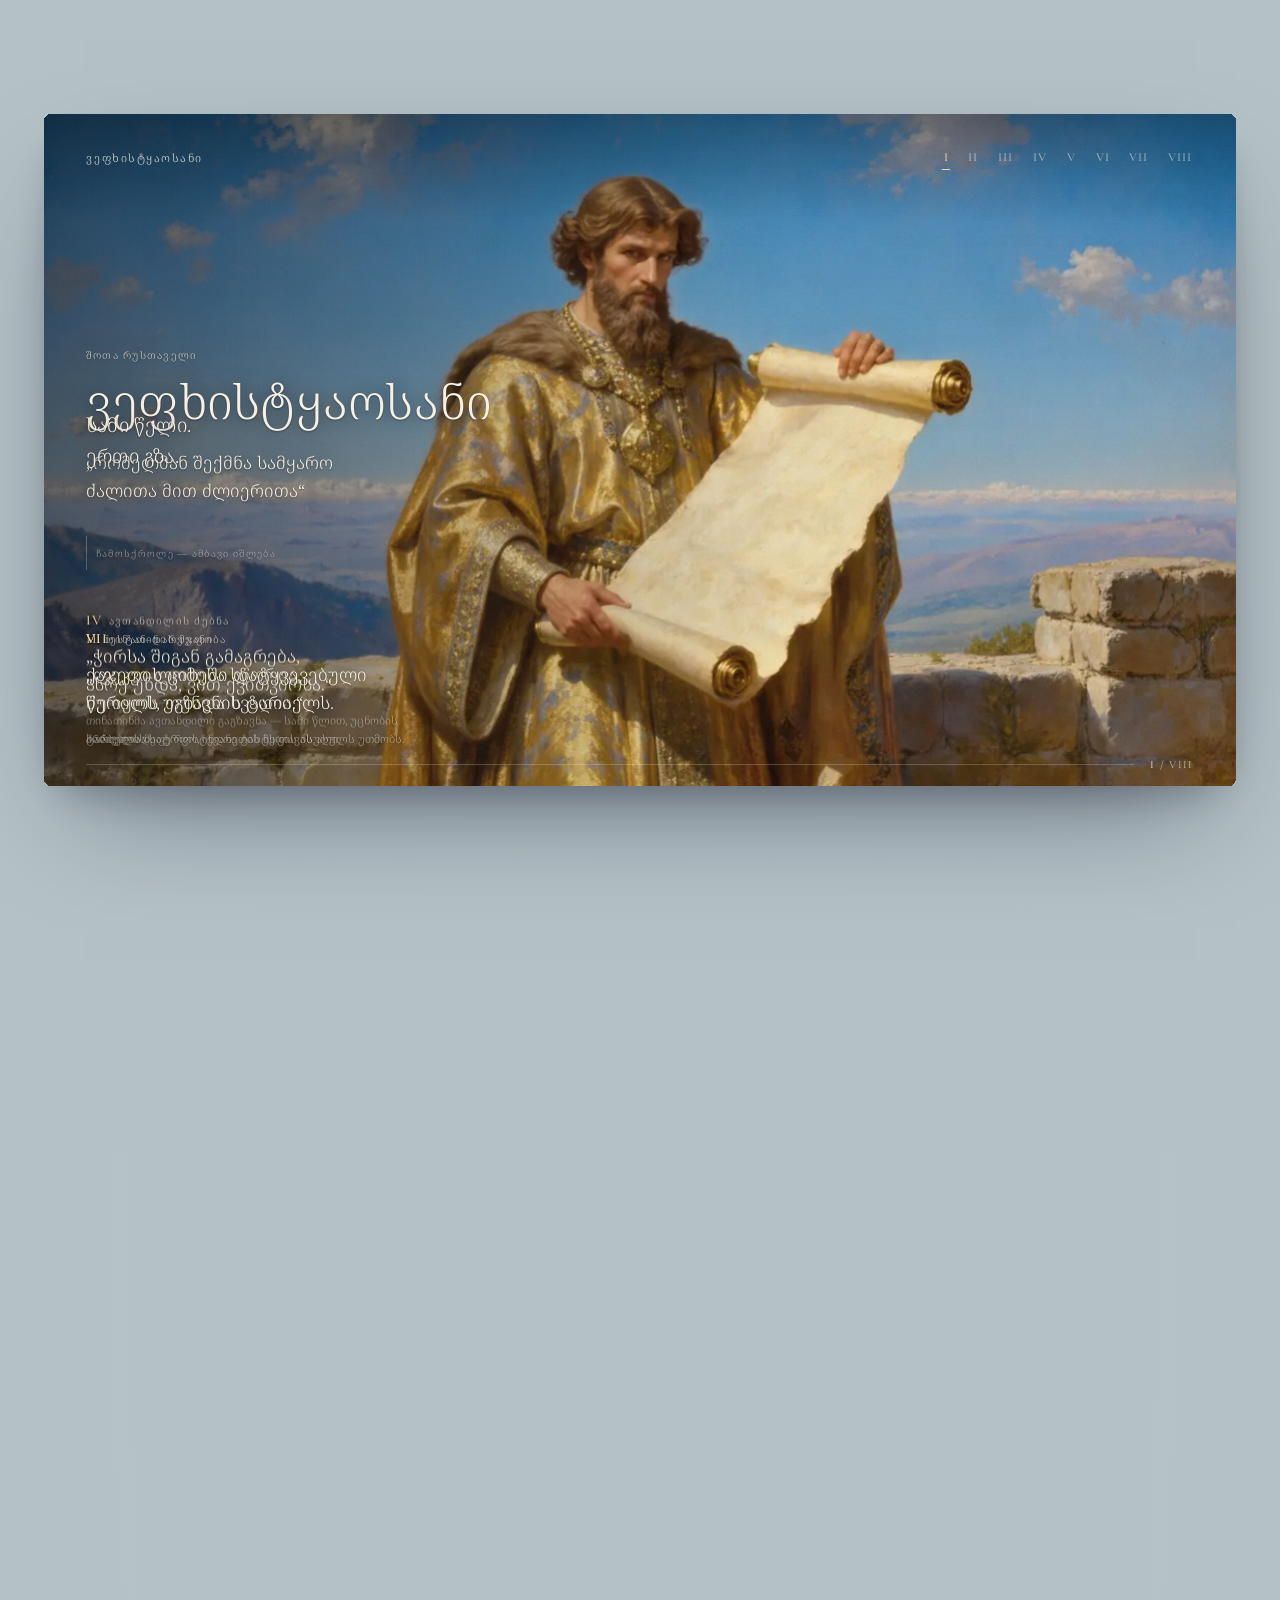
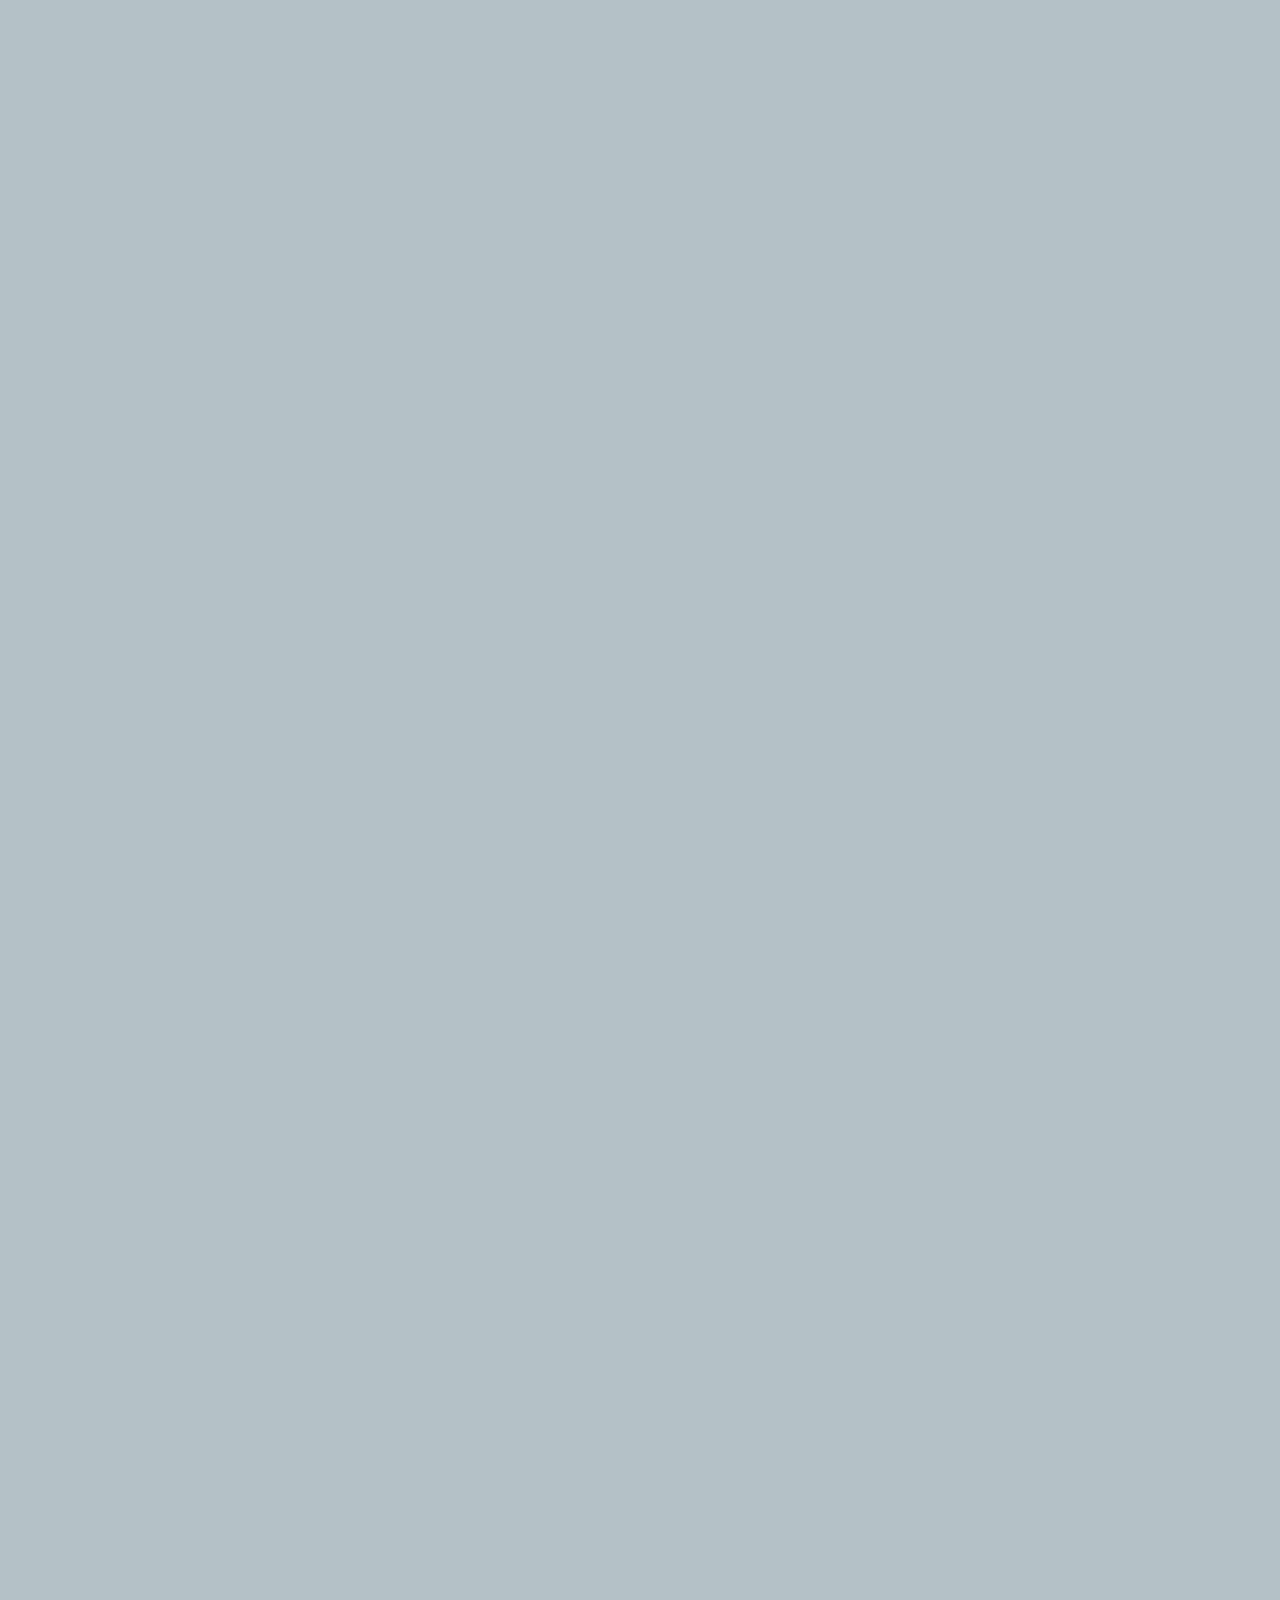
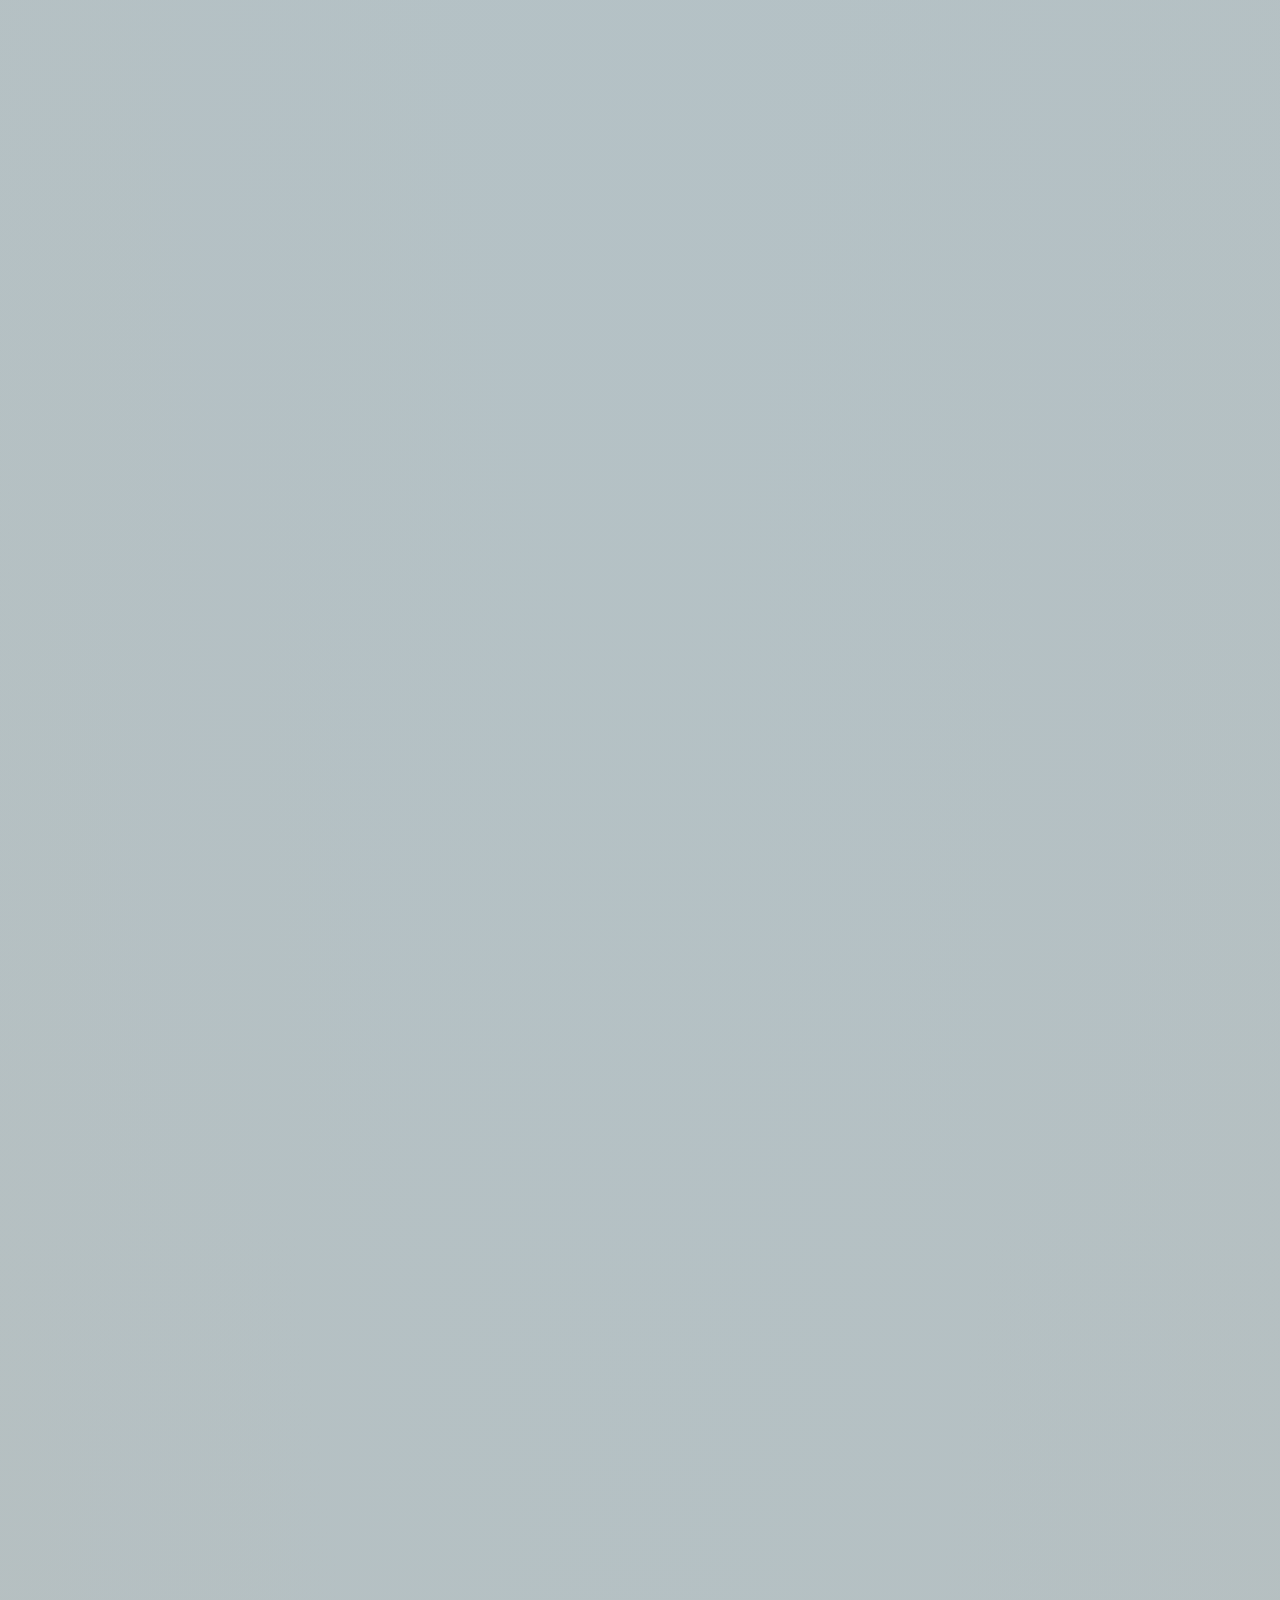
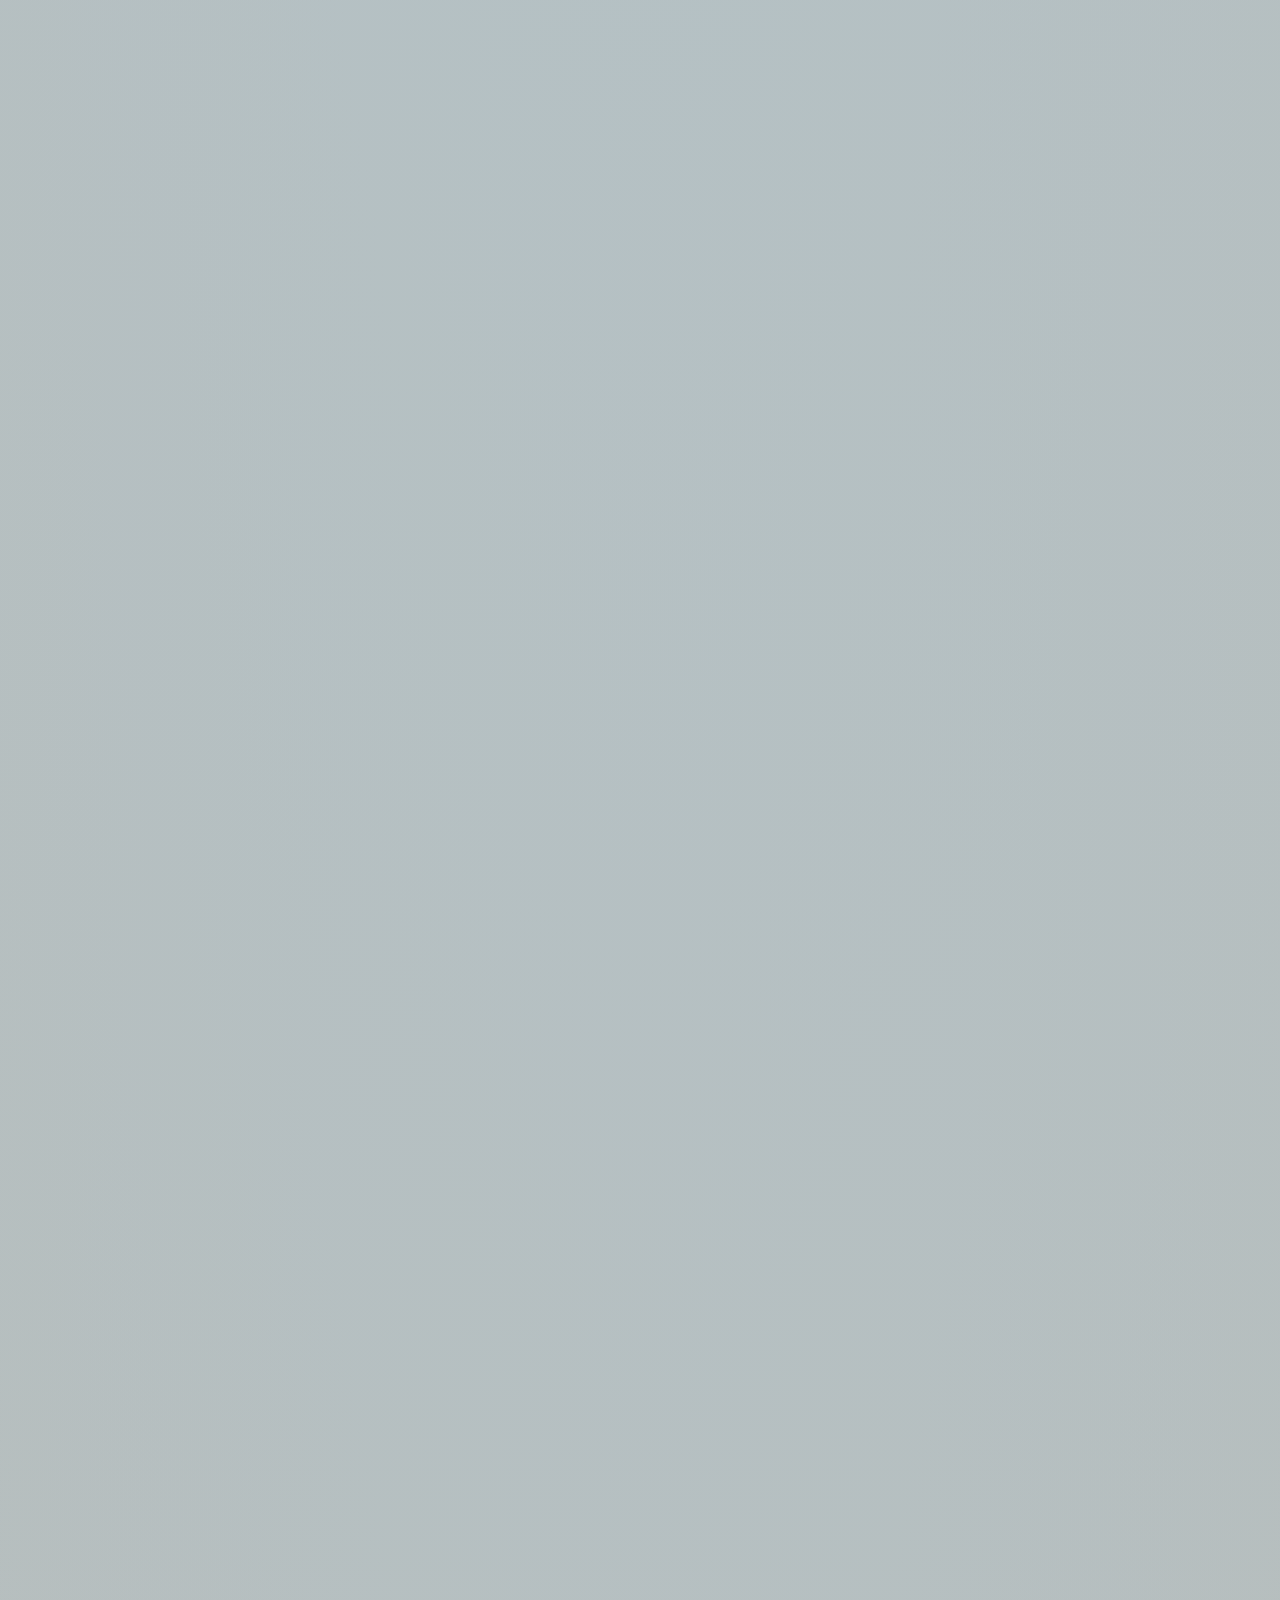
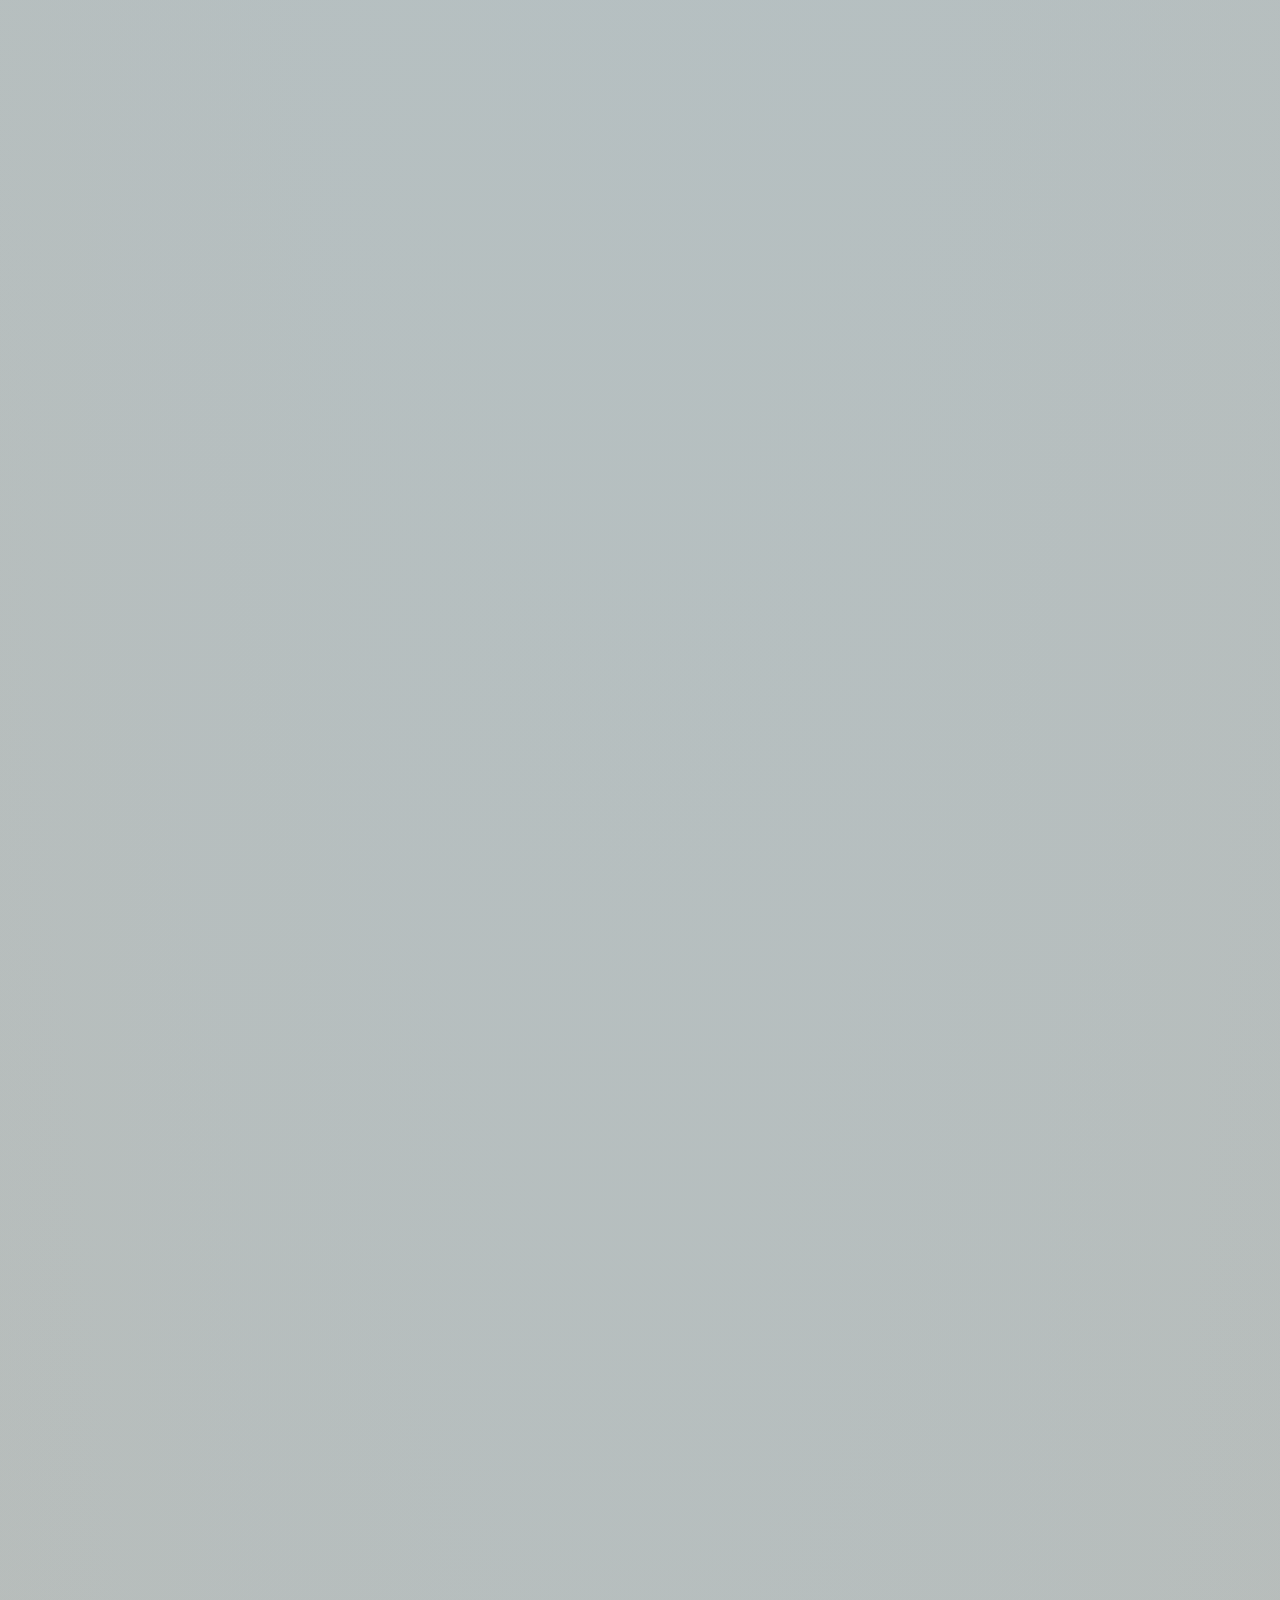
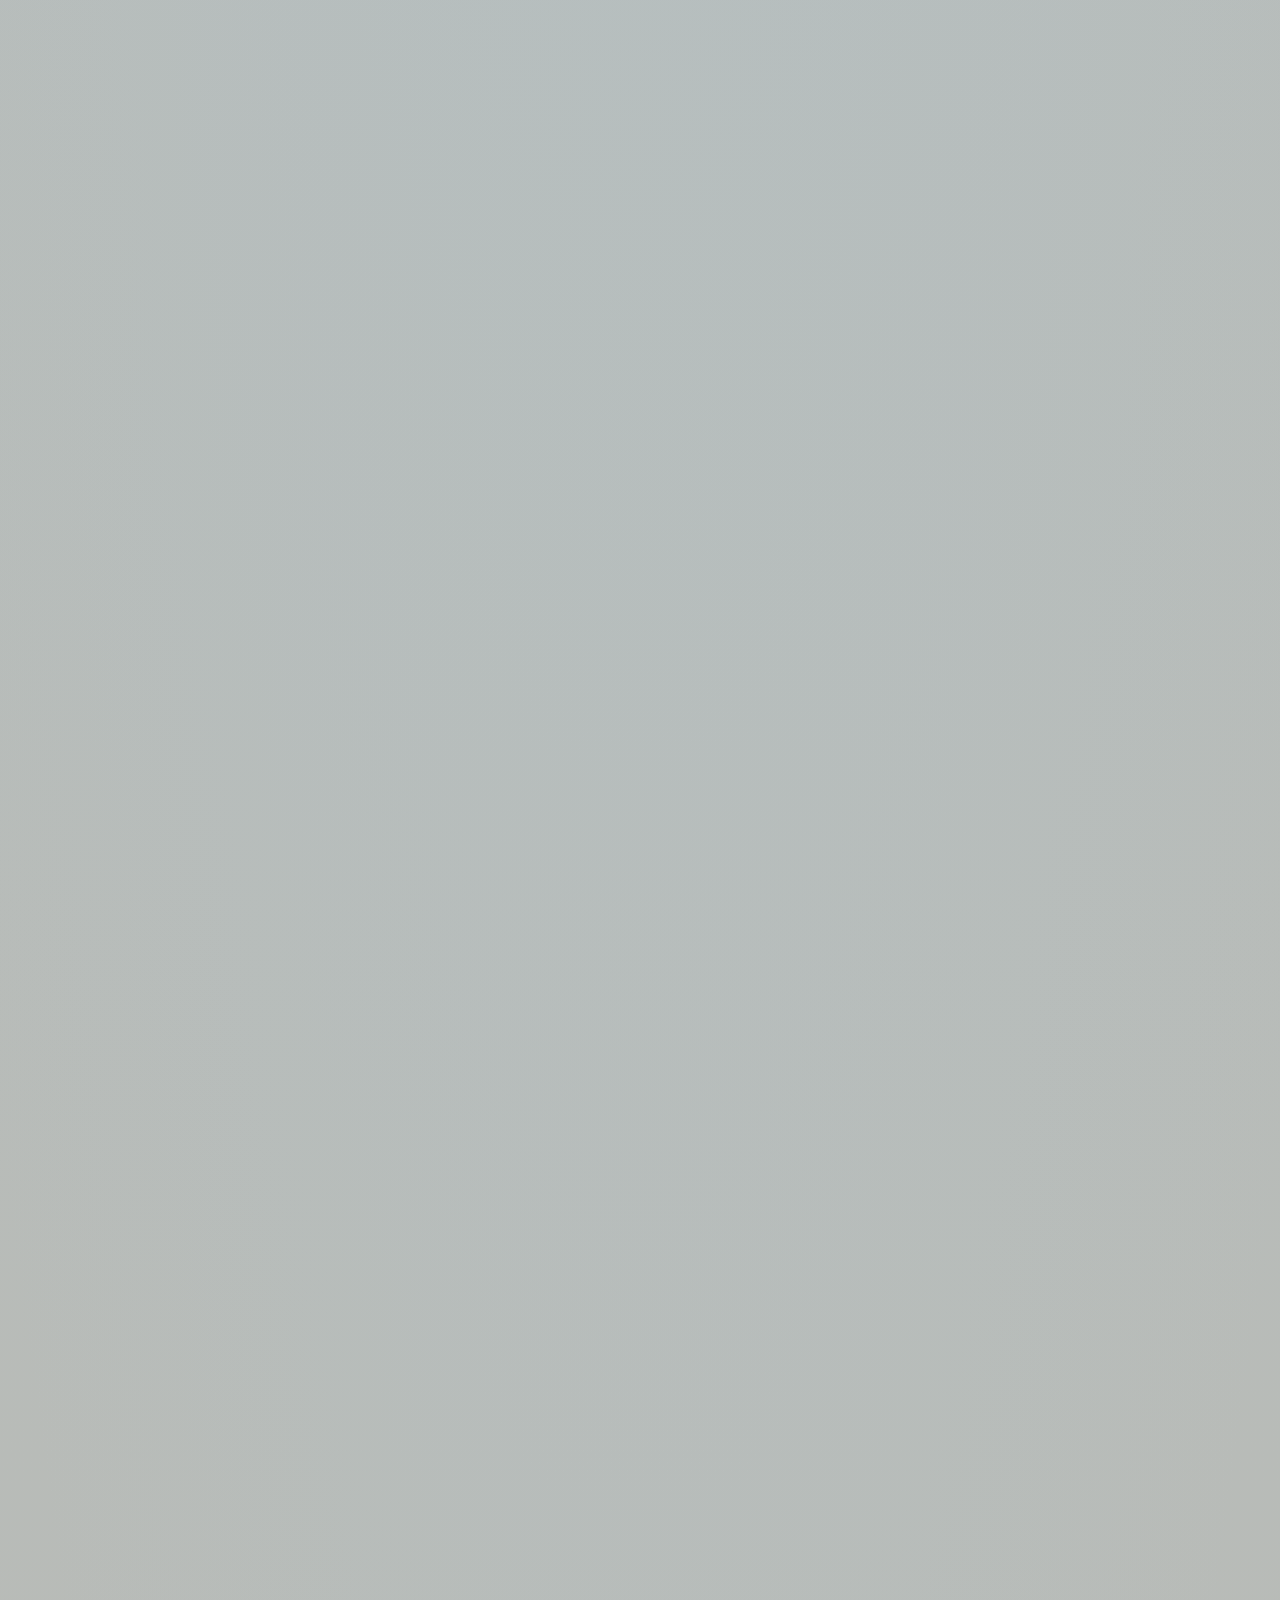
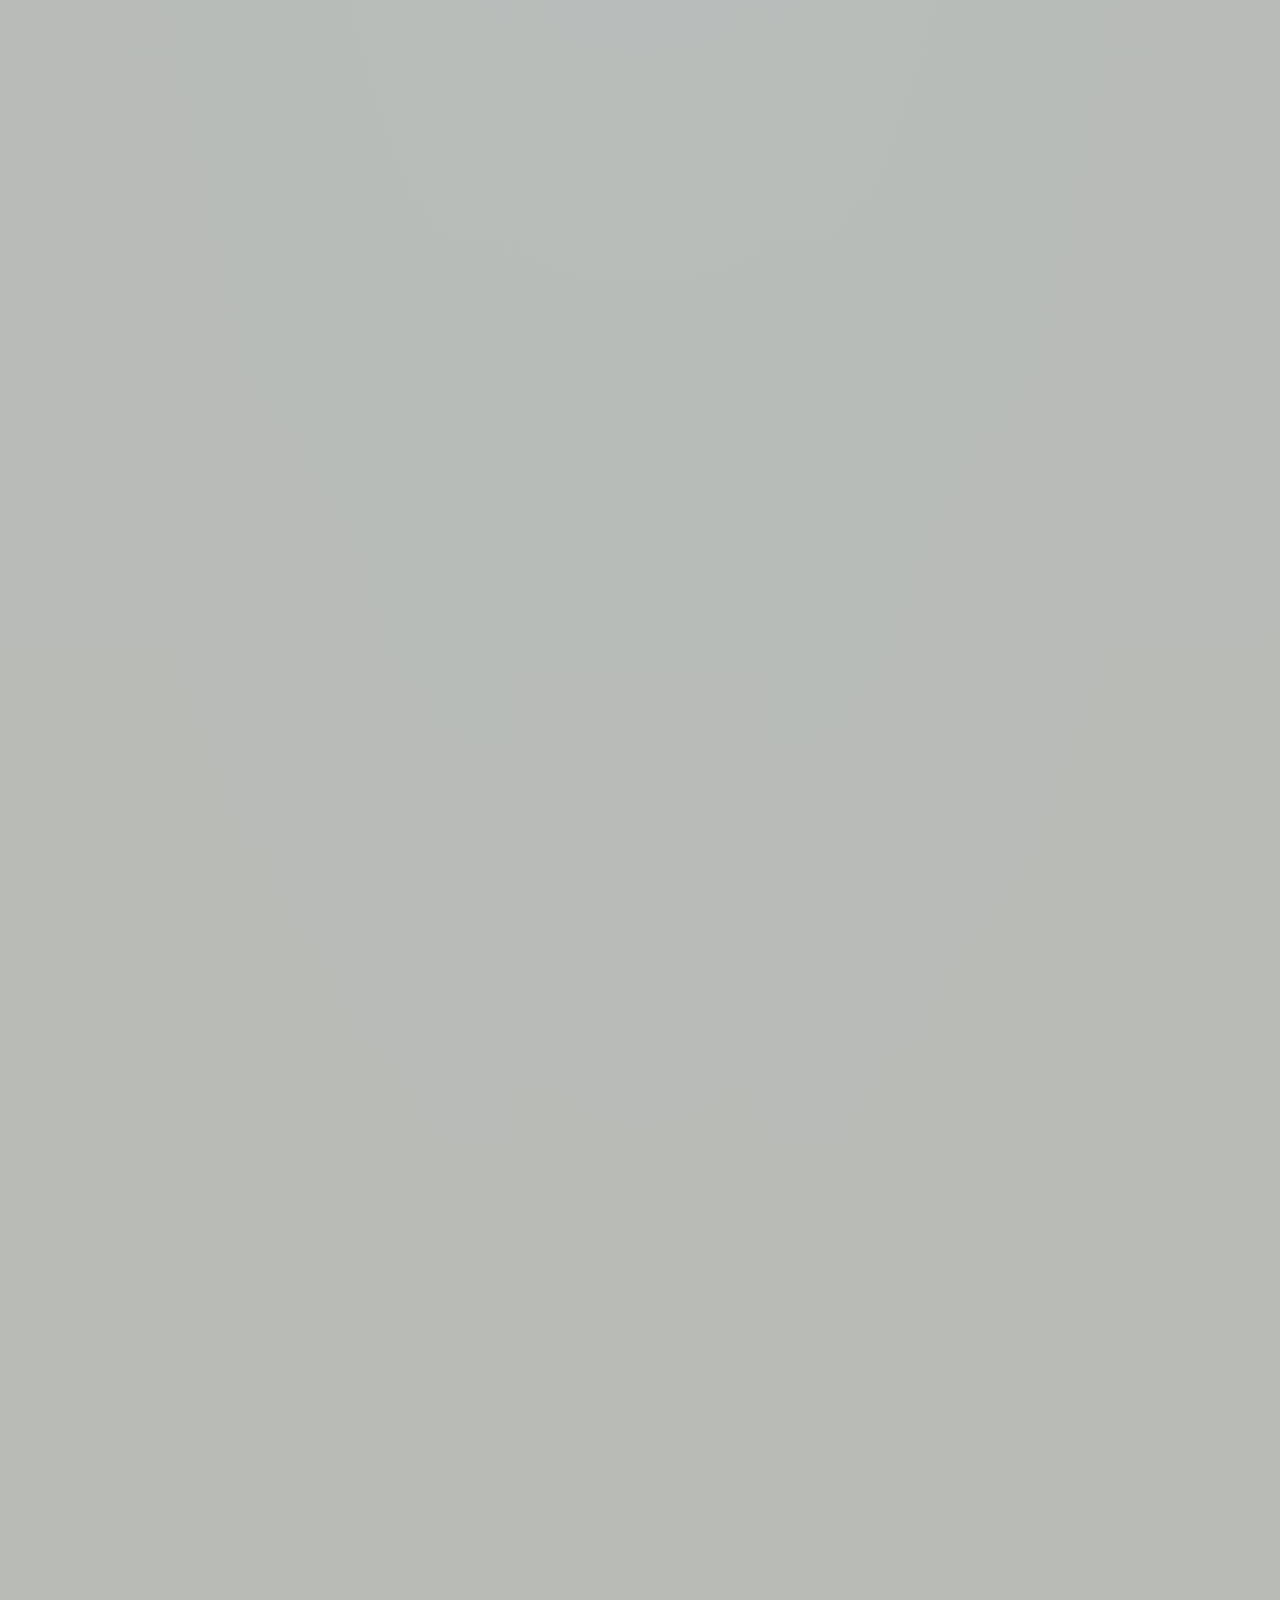
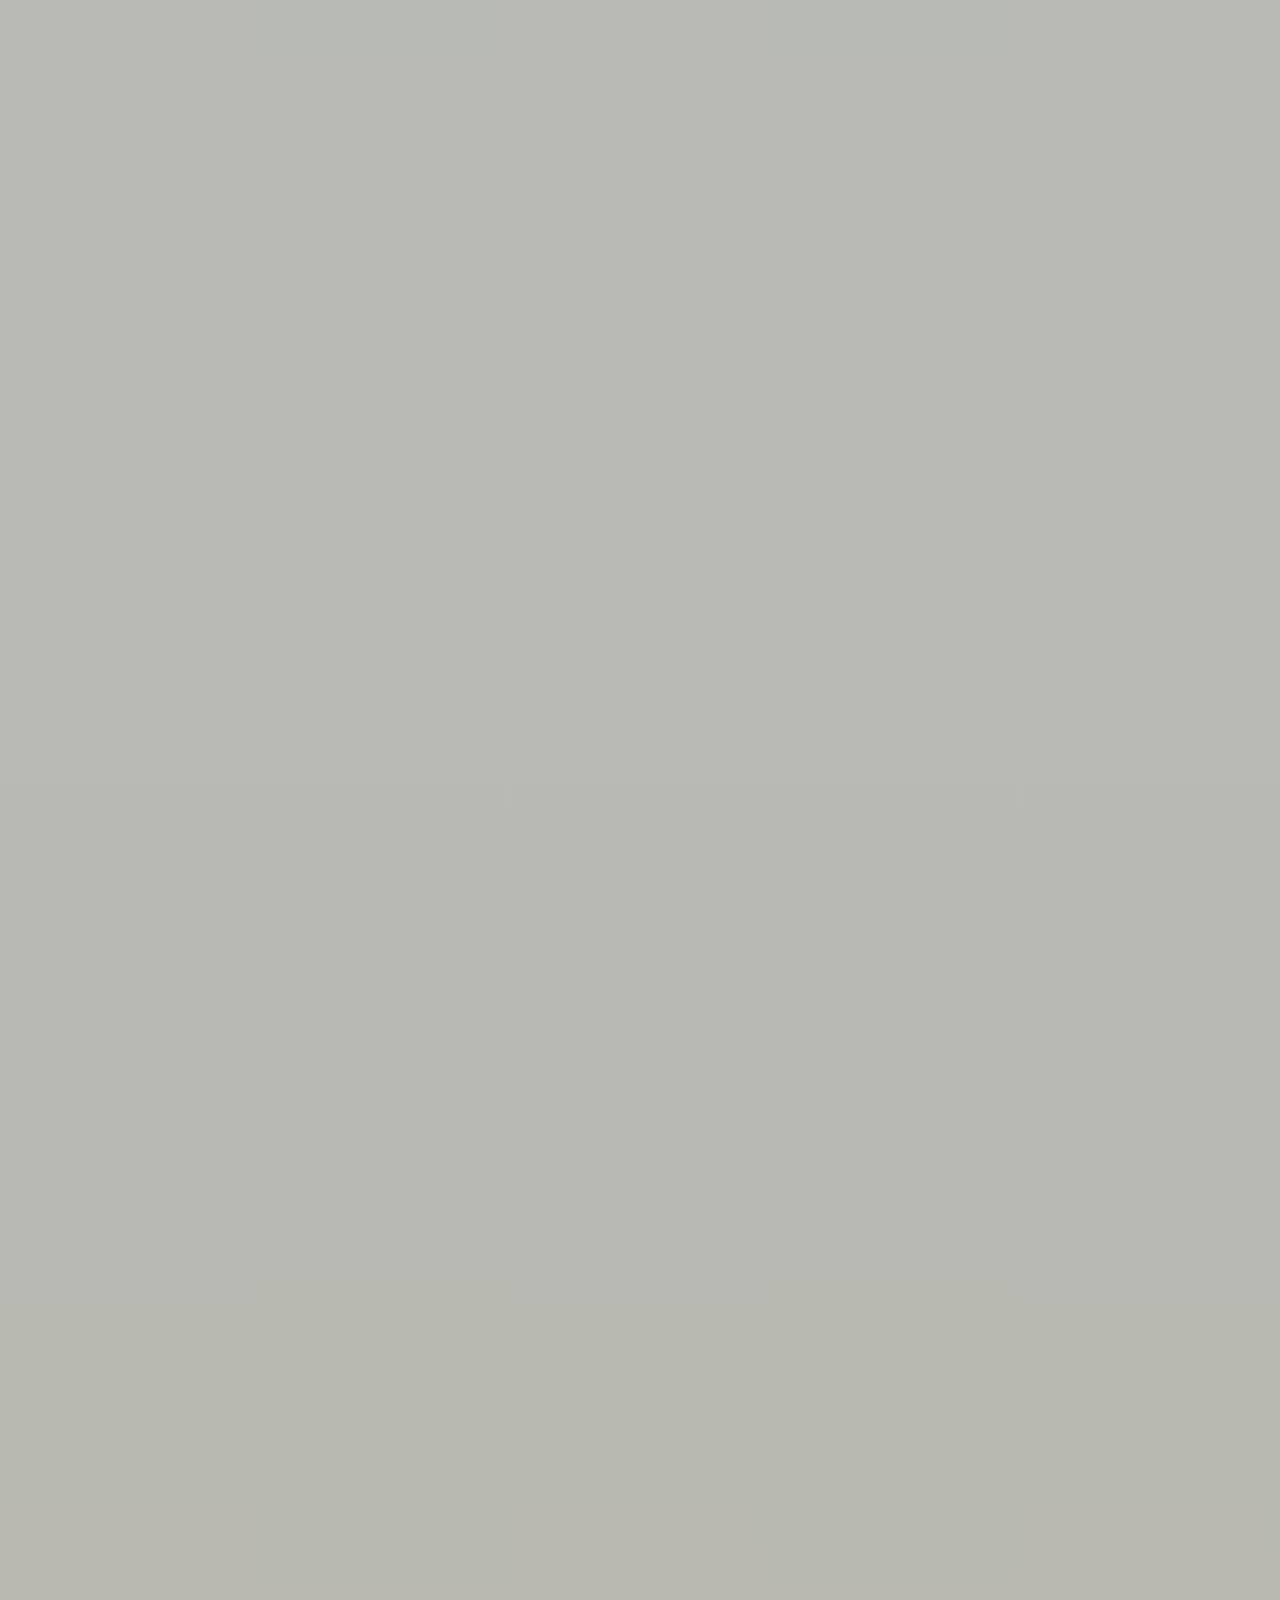
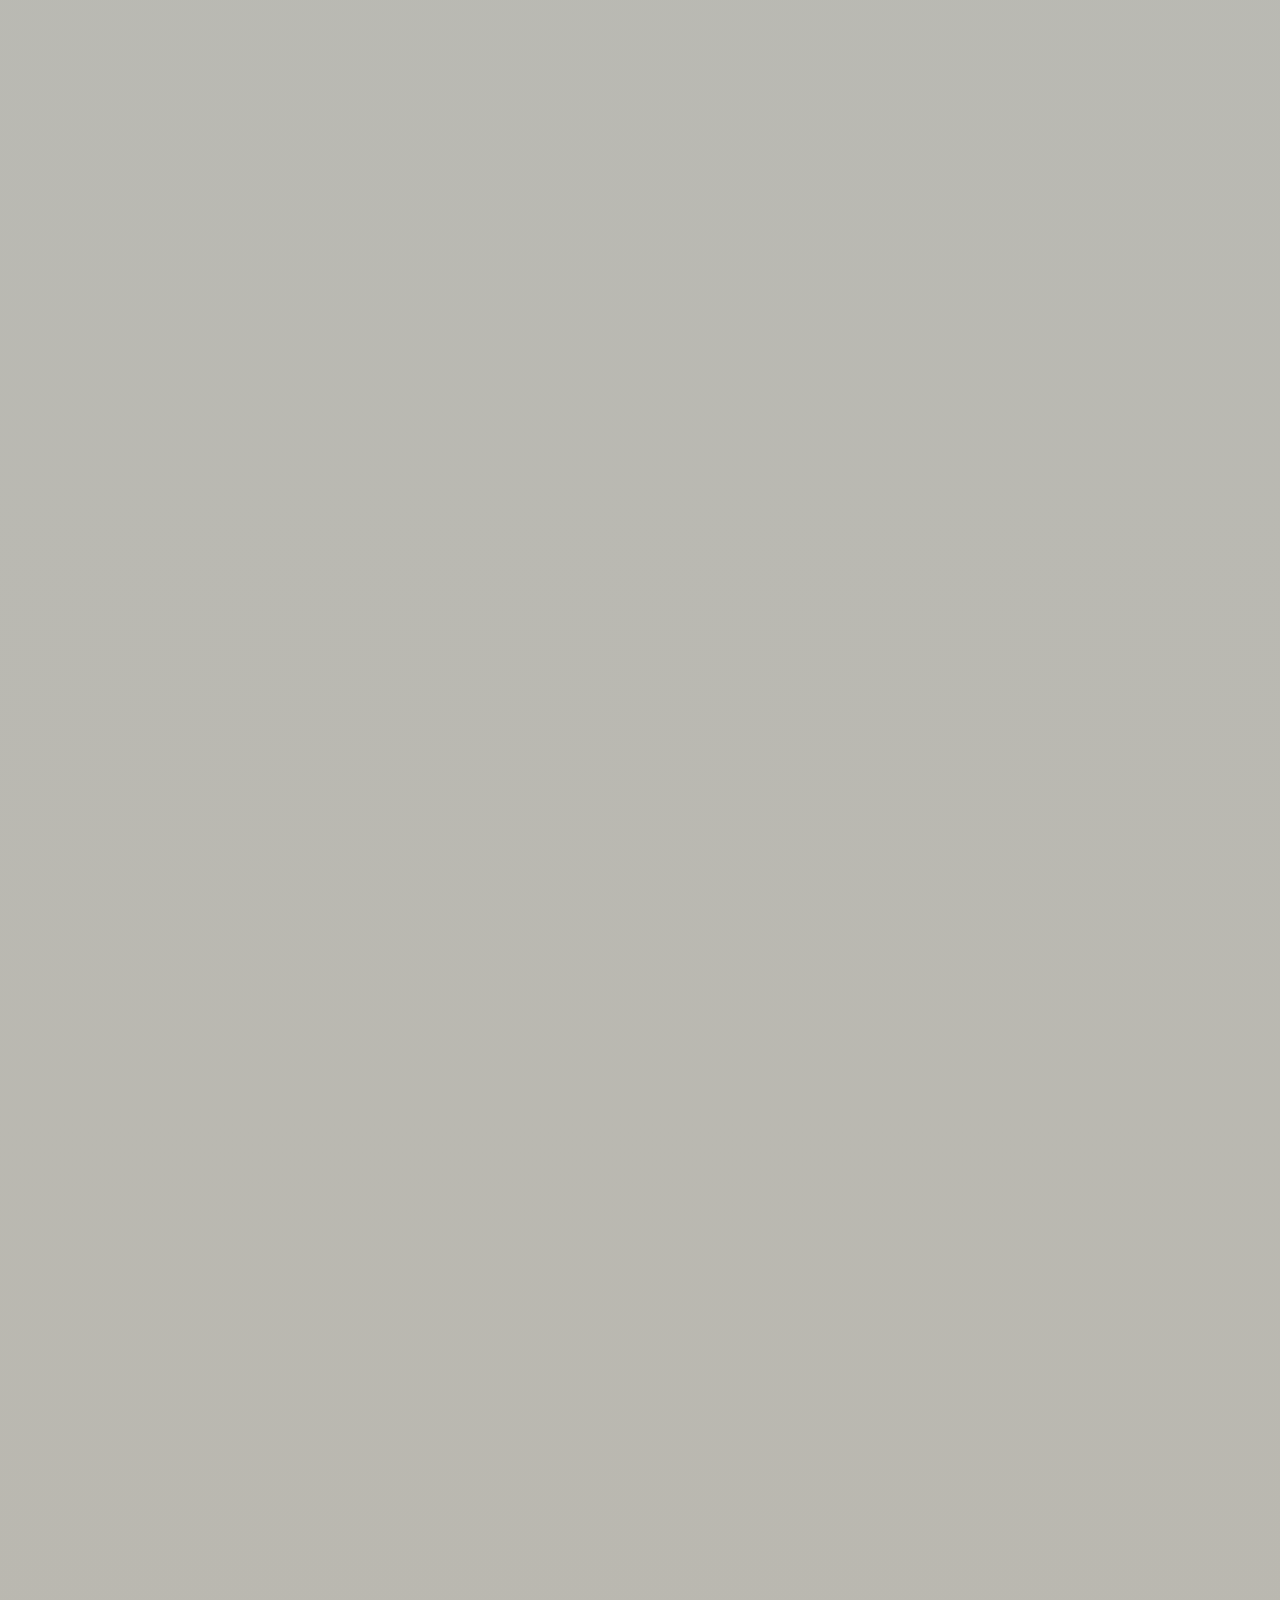
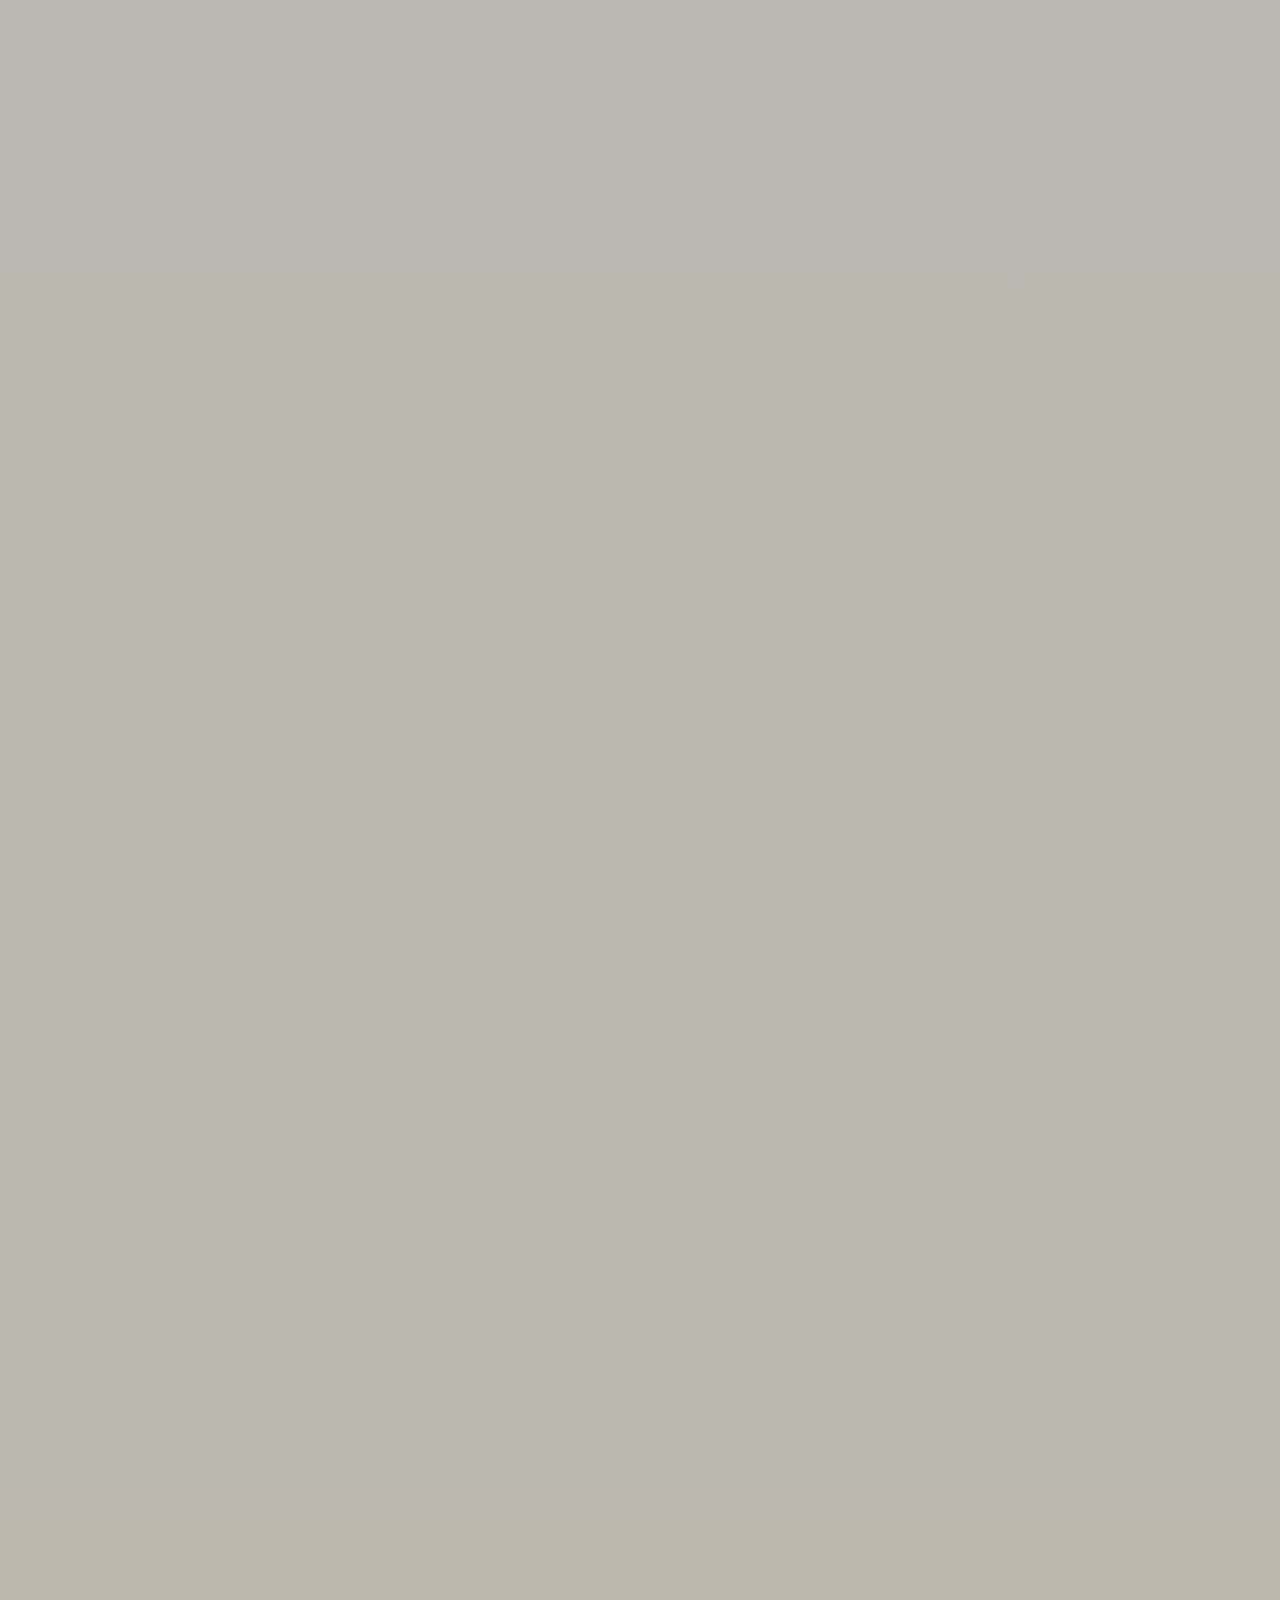
==== b/index.html @ fe6b36ab "Add B version: Vepkhistqaosani legend at /b/ Eight acts of Rustaveli's poem as a scroll-driven seque" ====
<!doctype html>
<html lang="ka">
<head>
<meta charset="utf-8">
<meta name="viewport" content="width=device-width, initial-scale=1, viewport-fit=cover">
<title>ვეფხისტყაოსანი</title>
<meta name="description" content="შოთა რუსთაველის „ვეფხისტყაოსნის“ ლეგენდა — რვა აქტი, რომელიც სქროლით იშლება.">
<meta name="theme-color" content="#e9e1d3">
<link rel="icon" href="data:image/svg+xml,%3Csvg xmlns='http://www.w3.org/2000/svg' viewBox='0 0 40 40'%3E%3Crect width='40' height='40' rx='6' fill='%23f1e6cf'/%3E%3Cpath d='M9 27c5-9 12-13 22-14-4 3-6 6-7 10-4-3-9-1-15 4z' fill='%23a3732b'/%3E%3Ccircle cx='27' cy='14' r='2' fill='%233b2a17'/%3E%3C/svg%3E">

<link rel="preload" href="../assets/fonts/noto-serif-georgian-georgian.woff2" as="font" type="font/woff2" crossorigin>
<link rel="preload" as="image" href="assets/img/00-prologue.webp" media="(min-width: 700px)">
<link rel="preload" as="image" href="assets/img/00-prologue-m.webp" media="(max-width: 699px)">
<link rel="stylesheet" href="../assets/css/fonts.css">
<link rel="stylesheet" href="assets/css/b.css">
</head>
<body>

<!-- The page scrolls a tall, empty track; everything visible lives in the
     fixed stage below and is driven by that scroll position. Nothing here
     plays on its own. -->
<div class="track" id="track" aria-hidden="true"></div>

<div class="stage">
  <figure class="card" id="card">
    <canvas class="scene-canvas" id="gl" aria-hidden="true"></canvas>
    <div class="scrim" aria-hidden="true"></div>

    <header class="chrome">
      <a class="brand" href="#" data-jump="0" aria-label="ვეფხისტყაოსანი — დასაწყისი">ვეფხისტყაოსანი</a>
      <nav class="acts" aria-label="აქტები">
        <button type="button" data-jump="0" aria-label="I — პროლოგი">I</button>
        <button type="button" data-jump="1" aria-label="II — თინათინის მეფობა">II</button>
        <button type="button" data-jump="2" aria-label="III — უცხო მოყმე">III</button>
        <button type="button" data-jump="3" aria-label="IV — ავთანდილის ძებნა">IV</button>
        <button type="button" data-jump="5" aria-label="V — ნესტან-დარეჯანი">V</button>
        <button type="button" data-jump="6" aria-label="VI — ძმადნაფიცნი">VI</button>
        <button type="button" data-jump="7" aria-label="VII — ქაჯეთის ციხე">VII</button>
        <button type="button" data-jump="8" aria-label="VIII — ეპილოგი">VIII</button>
      </nav>
    </header>

    <!-- ── the acts ─────────────────────────────────────────────
         Each article belongs to one scene. Its parts carry data-o, the
         order they arrive in once the scene has settled — label first,
         then the lines, then the gloss. Quotations from the poem are set
         in „ “ ; lines without them are narration, not Rustaveli. -->
    <div class="acts-text">

      <article class="act act--prologue" data-scene="0">
        <p class="label" data-o="0">შოთა რუსთაველი</p>
        <h1 class="title" data-o="1">ვეფხისტყაოსანი</h1>
        <p class="verse" data-o="2">„რომელმან შექმნა სამყარო<br>ძალითა მით ძლიერითა“</p>
        <p class="cue" data-o="3"><span aria-hidden="true"></span>ჩამოსქროლე — ამბავი იშლება</p>
      </article>

      <article class="act" data-scene="1">
        <p class="label" data-o="0"><b>II</b>თინათინის მეფობა</p>
        <p class="verse" data-o="1">„ლეკვი ლომისა სწორია,<br>ძუ იყოს, თუნდა ხვადია.“</p>
        <p class="gloss" data-o="2">არაბეთის მეფე როსტევანი ტახტს თავის ასულს უთმობს.</p>
      </article>

      <article class="act" data-scene="2">
        <p class="label" data-o="0"><b>III</b>უცხო მოყმე</p>
        <p class="verse" data-o="1">მდინარის პირას იჯდა მოყმე,<br>ვეფხის ტყავით მოსილი.</p>
        <p class="gloss" data-o="2">მეფემ იგი ნადირობისას იხილა — და ვერავინ შეიპყრო.</p>
      </article>

      <article class="act" data-scene="3">
        <p class="label" data-o="0"><b>IV</b>ავთანდილის ძებნა</p>
        <p class="verse" data-o="1">„ჭირსა შიგან გამაგრება,<br>ასრე უნდა, ვით ქვითკირსა.“</p>
        <p class="gloss" data-o="2">თინათინმა ავთანდილი გაგზავნა — სამი წლით, უცნობის საძიებლად.</p>
      </article>

      <article class="act act--breath" data-scene="4">
        <p class="verse" data-o="0">სამი წელი.<br>ერთი გზა.</p>
      </article>

      <article class="act" data-scene="5">
        <p class="label" data-o="0"><b>V</b>ნესტან-დარეჯანი</p>
        <p class="verse" data-o="1">ქაჯეთის ციხეში დატყვევებული<br>წერილს უგზავნის ტარიელს.</p>
        <p class="gloss" data-o="2">ტარიელის სატრფო, ინდოეთის მეფის ასული.</p>
      </article>

      <article class="act" data-scene="6">
        <p class="label" data-o="0"><b>VI</b>ძმადნაფიცნი</p>
        <p class="verse" data-o="1">ავთანდილი, ტარიელი, ფრიდონი —<br>სამი ხმალი, ერთი ფიცი.</p>
        <p class="gloss" data-o="2">მეგობრობა და ერთგულება — პოემის ხერხემალი.</p>
      </article>

      <article class="act" data-scene="7">
        <p class="label" data-o="0"><b>VII</b>ქაჯეთის ციხე</p>
        <p class="verse" data-o="1">„სჯობს სიცოცხლესა ნაძრახსა<br>სიკვდილი სახელოვანი.“</p>
        <p class="gloss" data-o="2">სამმა რაინდმა ქაჯეთი აიღო და ნესტანი იხსნა.</p>
      </article>

      <article class="act" data-scene="8">
        <p class="label" data-o="0"><b>VIII</b>ეპილოგი</p>
        <p class="verse" data-o="1">„ბოროტსა სძლია კეთილმან,<br>არსება მისი გრძელია.“</p>
        <p class="gloss" data-o="2">ორი ქორწილი — ტარიელისა და ნესტანის, ავთანდილისა და თინათინის.</p>
      </article>

      <article class="act" data-scene="9">
        <p class="label" data-o="0">ბოლოთქმა</p>
        <p class="verse" data-o="1">„ესე ამბავი სპარსული,<br>ქართულად ნათარგმანები“</p>
        <p class="gloss" data-o="2">შოთა რუსთაველი · XII საუკუნე</p>
      </article>

      <article class="act act--end on-paper" data-scene="10">
        <p class="label" data-o="0">დასასრული</p>
        <p class="end-title" data-o="1">ვეფხისტყაოსანი</p>
        <p class="gloss" data-o="2">რვა აქტი · შოთა რუსთაველის ლეგენდა</p>
        <p class="end-links" data-o="3">
          <button type="button" class="pill" data-jump="0">თავიდან</button>
          <a class="pill pill--ghost" href="../">A ვერსია</a>
        </p>
      </article>
    </div>

    <footer class="meter" aria-hidden="true">
      <span class="meter__bar"><i id="meterFill"></i></span>
      <span class="meter__count"><b id="actNow">I</b><span>/</span>VIII</span>
    </footer>
  </figure>
</div>

<noscript>
  <p class="noscript">ეს გვერდი სქროლით მართულ ანიმაციას იყენებს და JavaScript სჭირდება.</p>
</noscript>

<script src="assets/js/b.js"></script>
</body>
</html>
---- assets/css/fonts.css ----
/* Self-hosted webfonts — no third-party request at runtime.
   Cormorant Garamond + Jost + Noto Serif Georgian (SIL OFL 1.1). */

@font-face {
  font-family: 'Cormorant Garamond';
  font-style: italic;
  font-weight: 300;
  font-display: swap;
  src: url(../fonts/cormorant-garamond-italic-latin-ext.woff2) format('woff2');
  unicode-range: U+0100-02BA, U+02BD-02C5, U+02C7-02CC, U+02CE-02D7, U+02DD-02FF, U+0304, U+0308, U+0329, U+1D00-1DBF, U+1E00-1E9F, U+1EF2-1EFF, U+2020, U+20A0-20AB, U+20AD-20C0, U+2113, U+2C60-2C7F, U+A720-A7FF;
}
@font-face {
  font-family: 'Cormorant Garamond';
  font-style: italic;
  font-weight: 300;
  font-display: swap;
  src: url(../fonts/cormorant-garamond-italic-latin.woff2) format('woff2');
  unicode-range: U+0000-00FF, U+0131, U+0152-0153, U+02BB-02BC, U+02C6, U+02DA, U+02DC, U+0304, U+0308, U+0329, U+2000-206F, U+20AC, U+2122, U+2191, U+2193, U+2212, U+2215, U+FEFF, U+FFFD;
}
@font-face {
  font-family: 'Cormorant Garamond';
  font-style: italic;
  font-weight: 400;
  font-display: swap;
  src: url(../fonts/cormorant-garamond-italic-latin-ext.woff2) format('woff2');
  unicode-range: U+0100-02BA, U+02BD-02C5, U+02C7-02CC, U+02CE-02D7, U+02DD-02FF, U+0304, U+0308, U+0329, U+1D00-1DBF, U+1E00-1E9F, U+1EF2-1EFF, U+2020, U+20A0-20AB, U+20AD-20C0, U+2113, U+2C60-2C7F, U+A720-A7FF;
}
@font-face {
  font-family: 'Cormorant Garamond';
  font-style: italic;
  font-weight: 400;
  font-display: swap;
  src: url(../fonts/cormorant-garamond-italic-latin.woff2) format('woff2');
  unicode-range: U+0000-00FF, U+0131, U+0152-0153, U+02BB-02BC, U+02C6, U+02DA, U+02DC, U+0304, U+0308, U+0329, U+2000-206F, U+20AC, U+2122, U+2191, U+2193, U+2212, U+2215, U+FEFF, U+FFFD;
}
@font-face {
  font-family: 'Cormorant Garamond';
  font-style: normal;
  font-weight: 300;
  font-display: swap;
  src: url(../fonts/cormorant-garamond-latin-ext.woff2) format('woff2');
  unicode-range: U+0100-02BA, U+02BD-02C5, U+02C7-02CC, U+02CE-02D7, U+02DD-02FF, U+0304, U+0308, U+0329, U+1D00-1DBF, U+1E00-1E9F, U+1EF2-1EFF, U+2020, U+20A0-20AB, U+20AD-20C0, U+2113, U+2C60-2C7F, U+A720-A7FF;
}
@font-face {
  font-family: 'Cormorant Garamond';
  font-style: normal;
  font-weight: 300;
  font-display: swap;
  src: url(../fonts/cormorant-garamond-latin.woff2) format('woff2');
  unicode-range: U+0000-00FF, U+0131, U+0152-0153, U+02BB-02BC, U+02C6, U+02DA, U+02DC, U+0304, U+0308, U+0329, U+2000-206F, U+20AC, U+2122, U+2191, U+2193, U+2212, U+2215, U+FEFF, U+FFFD;
}
@font-face {
  font-family: 'Cormorant Garamond';
  font-style: normal;
  font-weight: 400;
  font-display: swap;
  src: url(../fonts/cormorant-garamond-latin-ext.woff2) format('woff2');
  unicode-range: U+0100-02BA, U+02BD-02C5, U+02C7-02CC, U+02CE-02D7, U+02DD-02FF, U+0304, U+0308, U+0329, U+1D00-1DBF, U+1E00-1E9F, U+1EF2-1EFF, U+2020, U+20A0-20AB, U+20AD-20C0, U+2113, U+2C60-2C7F, U+A720-A7FF;
}
@font-face {
  font-family: 'Cormorant Garamond';
  font-style: normal;
  font-weight: 400;
  font-display: swap;
  src: url(../fonts/cormorant-garamond-latin.woff2) format('woff2');
  unicode-range: U+0000-00FF, U+0131, U+0152-0153, U+02BB-02BC, U+02C6, U+02DA, U+02DC, U+0304, U+0308, U+0329, U+2000-206F, U+20AC, U+2122, U+2191, U+2193, U+2212, U+2215, U+FEFF, U+FFFD;
}
@font-face {
  font-family: 'Cormorant Garamond';
  font-style: normal;
  font-weight: 500;
  font-display: swap;
  src: url(../fonts/cormorant-garamond-latin-ext.woff2) format('woff2');
  unicode-range: U+0100-02BA, U+02BD-02C5, U+02C7-02CC, U+02CE-02D7, U+02DD-02FF, U+0304, U+0308, U+0329, U+1D00-1DBF, U+1E00-1E9F, U+1EF2-1EFF, U+2020, U+20A0-20AB, U+20AD-20C0, U+2113, U+2C60-2C7F, U+A720-A7FF;
}
@font-face {
  font-family: 'Cormorant Garamond';
  font-style: normal;
  font-weight: 500;
  font-display: swap;
  src: url(../fonts/cormorant-garamond-latin.woff2) format('woff2');
  unicode-range: U+0000-00FF, U+0131, U+0152-0153, U+02BB-02BC, U+02C6, U+02DA, U+02DC, U+0304, U+0308, U+0329, U+2000-206F, U+20AC, U+2122, U+2191, U+2193, U+2212, U+2215, U+FEFF, U+FFFD;
}
@font-face {
  font-family: 'Cormorant Garamond';
  font-style: normal;
  font-weight: 600;
  font-display: swap;
  src: url(../fonts/cormorant-garamond-latin-ext.woff2) format('woff2');
  unicode-range: U+0100-02BA, U+02BD-02C5, U+02C7-02CC, U+02CE-02D7, U+02DD-02FF, U+0304, U+0308, U+0329, U+1D00-1DBF, U+1E00-1E9F, U+1EF2-1EFF, U+2020, U+20A0-20AB, U+20AD-20C0, U+2113, U+2C60-2C7F, U+A720-A7FF;
}
@font-face {
  font-family: 'Cormorant Garamond';
  font-style: normal;
  font-weight: 600;
  font-display: swap;
  src: url(../fonts/cormorant-garamond-latin.woff2) format('woff2');
  unicode-range: U+0000-00FF, U+0131, U+0152-0153, U+02BB-02BC, U+02C6, U+02DA, U+02DC, U+0304, U+0308, U+0329, U+2000-206F, U+20AC, U+2122, U+2191, U+2193, U+2212, U+2215, U+FEFF, U+FFFD;
}
@font-face {
  font-family: 'Jost';
  font-style: normal;
  font-weight: 200;
  font-display: swap;
  src: url(../fonts/jost-latin-ext.woff2) format('woff2');
  unicode-range: U+0100-02BA, U+02BD-02C5, U+02C7-02CC, U+02CE-02D7, U+02DD-02FF, U+0304, U+0308, U+0329, U+1D00-1DBF, U+1E00-1E9F, U+1EF2-1EFF, U+2020, U+20A0-20AB, U+20AD-20C0, U+2113, U+2C60-2C7F, U+A720-A7FF;
}
@font-face {
  font-family: 'Jost';
  font-style: normal;
  font-weight: 200;
  font-display: swap;
  src: url(../fonts/jost-latin.woff2) format('woff2');
  unicode-range: U+0000-00FF, U+0131, U+0152-0153, U+02BB-02BC, U+02C6, U+02DA, U+02DC, U+0304, U+0308, U+0329, U+2000-206F, U+20AC, U+2122, U+2191, U+2193, U+2212, U+2215, U+FEFF, U+FFFD;
}
@font-face {
  font-family: 'Jost';
  font-style: normal;
  font-weight: 300;
  font-display: swap;
  src: url(../fonts/jost-latin-ext.woff2) format('woff2');
  unicode-range: U+0100-02BA, U+02BD-02C5, U+02C7-02CC, U+02CE-02D7, U+02DD-02FF, U+0304, U+0308, U+0329, U+1D00-1DBF, U+1E00-1E9F, U+1EF2-1EFF, U+2020, U+20A0-20AB, U+20AD-20C0, U+2113, U+2C60-2C7F, U+A720-A7FF;
}
@font-face {
  font-family: 'Jost';
  font-style: normal;
  font-weight: 300;
  font-display: swap;
  src: url(../fonts/jost-latin.woff2) format('woff2');
  unicode-range: U+0000-00FF, U+0131, U+0152-0153, U+02BB-02BC, U+02C6, U+02DA, U+02DC, U+0304, U+0308, U+0329, U+2000-206F, U+20AC, U+2122, U+2191, U+2193, U+2212, U+2215, U+FEFF, U+FFFD;
}
@font-face {
  font-family: 'Jost';
  font-style: normal;
  font-weight: 400;
  font-display: swap;
  src: url(../fonts/jost-latin-ext.woff2) format('woff2');
  unicode-range: U+0100-02BA, U+02BD-02C5, U+02C7-02CC, U+02CE-02D7, U+02DD-02FF, U+0304, U+0308, U+0329, U+1D00-1DBF, U+1E00-1E9F, U+1EF2-1EFF, U+2020, U+20A0-20AB, U+20AD-20C0, U+2113, U+2C60-2C7F, U+A720-A7FF;
}
@font-face {
  font-family: 'Jost';
  font-style: normal;
  font-weight: 400;
  font-display: swap;
  src: url(../fonts/jost-latin.woff2) format('woff2');
  unicode-range: U+0000-00FF, U+0131, U+0152-0153, U+02BB-02BC, U+02C6, U+02DA, U+02DC, U+0304, U+0308, U+0329, U+2000-206F, U+20AC, U+2122, U+2191, U+2193, U+2212, U+2215, U+FEFF, U+FFFD;
}
@font-face {
  font-family: 'Jost';
  font-style: normal;
  font-weight: 500;
  font-display: swap;
  src: url(../fonts/jost-latin-ext.woff2) format('woff2');
  unicode-range: U+0100-02BA, U+02BD-02C5, U+02C7-02CC, U+02CE-02D7, U+02DD-02FF, U+0304, U+0308, U+0329, U+1D00-1DBF, U+1E00-1E9F, U+1EF2-1EFF, U+2020, U+20A0-20AB, U+20AD-20C0, U+2113, U+2C60-2C7F, U+A720-A7FF;
}
@font-face {
  font-family: 'Jost';
  font-style: normal;
  font-weight: 500;
  font-display: swap;
  src: url(../fonts/jost-latin.woff2) format('woff2');
  unicode-range: U+0000-00FF, U+0131, U+0152-0153, U+02BB-02BC, U+02C6, U+02DA, U+02DC, U+0304, U+0308, U+0329, U+2000-206F, U+20AC, U+2122, U+2191, U+2193, U+2212, U+2215, U+FEFF, U+FFFD;
}
@font-face {
  font-family: 'Noto Serif Georgian';
  font-style: normal;
  font-weight: 300;
  font-stretch: 100%;
  font-display: swap;
  src: url(../fonts/noto-serif-georgian-georgian.woff2) format('woff2');
  unicode-range: U+0589, U+10A0-10FF, U+1C90-1CBA, U+1CBD-1CBF, U+205A, U+2D00-2D2F, U+2E31;
}
@font-face {
  font-family: 'Noto Serif Georgian';
  font-style: normal;
  font-weight: 300;
  font-stretch: 100%;
  font-display: swap;
  src: url(../fonts/noto-serif-georgian-latin.woff2) format('woff2');
  unicode-range: U+0000-00FF, U+0131, U+0152-0153, U+02BB-02BC, U+02C6, U+02DA, U+02DC, U+0304, U+0308, U+0329, U+2000-206F, U+20AC, U+2122, U+2191, U+2193, U+2212, U+2215, U+FEFF, U+FFFD;
}
@font-face {
  font-family: 'Noto Serif Georgian';
  font-style: normal;
  font-weight: 400;
  font-stretch: 100%;
  font-display: swap;
  src: url(../fonts/noto-serif-georgian-georgian.woff2) format('woff2');
  unicode-range: U+0589, U+10A0-10FF, U+1C90-1CBA, U+1CBD-1CBF, U+205A, U+2D00-2D2F, U+2E31;
}
@font-face {
  font-family: 'Noto Serif Georgian';
  font-style: normal;
  font-weight: 400;
  font-stretch: 100%;
  font-display: swap;
  src: url(../fonts/noto-serif-georgian-latin.woff2) format('woff2');
  unicode-range: U+0000-00FF, U+0131, U+0152-0153, U+02BB-02BC, U+02C6, U+02DA, U+02DC, U+0304, U+0308, U+0329, U+2000-206F, U+20AC, U+2122, U+2191, U+2193, U+2212, U+2215, U+FEFF, U+FFFD;
}
---- b/assets/css/b.css ----
/* ═══════════════════════════════════════════════════════════
   ვეფხისტყაოსანი — B version
   A framed painting on a pale ground that takes its colour from
   whichever scene is on the canvas. Type is small and late: the
   scene settles first, the words arrive after.
   ═══════════════════════════════════════════════════════════ */

:root{
  /* ambient ground — rewritten every frame from the current scene */
  --amb-top: #cdd6dc;
  --amb-bot: #e3d6c4;

  --ivory:   #f7f0e3;
  --ivory-2: rgba(247,240,227,.78);
  --ivory-3: rgba(247,240,227,.56);
  --ink:     #3a2a17;
  --ink-2:   rgba(58,42,23,.72);
  --gold:    #d2a453;
  --gold-hi: #f0d79c;

  --ka:  "Noto Serif Georgian", "Sylfaen", "DejaVu Serif", serif;
  --num: "Cormorant Garamond", "Iowan Old Style", Georgia, serif;

  --ease: cubic-bezier(.22,.61,.36,1);
  --pad: clamp(18px, 3.6%, 46px);
}

*,*::before,*::after{ box-sizing:border-box; }
html{ -webkit-text-size-adjust:100%; }
body{
  margin:0;
  min-height:100%;
  background:
    radial-gradient(120% 70% at 50% 0%, var(--amb-top) 0%, transparent 70%),
    linear-gradient(180deg, var(--amb-top) 0%, var(--amb-bot) 100%);
  background-color:var(--amb-bot);
  color:var(--ivory);
  font-family:var(--ka);
  font-weight:300;
  -webkit-font-smoothing:antialiased;
  overscroll-behavior-y:none;
}
button{ font:inherit; color:inherit; background:none; border:0; padding:0; cursor:pointer; }
:focus-visible{ outline:1.5px solid var(--gold-hi); outline-offset:3px; border-radius:2px; }

/* the scroll track: tall, empty, sized in script */
.track{ width:1px; height:2400vh; }

/* ── stage & card ───────────────────────────────────────── */
.stage{
  position:fixed; inset:0;
  display:grid; place-items:center;
  padding:clamp(14px, 3.4vw, 56px);
  pointer-events:none;
}
.card{
  position:relative; margin:0;
  width:min(100%, calc((100svh - 2 * clamp(14px, 3.4vw, 56px)) * 16 / 9));
  aspect-ratio:16 / 9;
  border-radius:7px;
  overflow:hidden;
  background:#e8dcc4;
  box-shadow:
    0 50px 110px -40px rgba(24,28,44,.55),
    0 18px 40px -18px rgba(24,28,44,.35),
    0 0 0 1px rgba(255,255,255,.18) inset;
  pointer-events:auto;
  isolation:isolate;
}
.scene-canvas{ position:absolute; inset:0; width:100%; height:100%; display:block; }

/* a quiet shade under the words, never across the whole painting */
.scrim{
  position:absolute; inset:0; pointer-events:none; z-index:1;
  background:
    radial-gradient(70% 60% at 0% 100%, rgba(10,14,26,.52) 0%, rgba(10,14,26,.18) 45%, transparent 72%),
    linear-gradient(180deg, rgba(10,14,26,.32) 0%, transparent 16%);
  transition:opacity .6s var(--ease);
}
.card.is-paper .scrim{ opacity:0; }
.card.is-prologue .scrim{
  background:
    linear-gradient(90deg, rgba(10,14,26,.50) 0%, rgba(10,14,26,.16) 42%, transparent 62%),
    linear-gradient(180deg, rgba(10,14,26,.32) 0%, transparent 16%);
}

/* ── chrome: brand + act numerals ───────────────────────── */
.chrome{
  position:absolute; z-index:3; left:0; right:0; top:0;
  display:flex; align-items:center; justify-content:space-between; gap:1rem;
  padding:calc(var(--pad) * .7) var(--pad);
  color:var(--ivory);
  transition:color .6s var(--ease);
}
.brand{
  font-size:clamp(10.5px, .86vw, 13px);
  letter-spacing:.14em;
  color:inherit;
  text-decoration:none;
  opacity:.92;
}
.acts{ display:flex; gap:clamp(.55rem, 1.3vw, 1.35rem); }
.acts button{
  position:relative;
  font-family:var(--num); font-size:clamp(11px, .95vw, 14px); font-weight:500;
  letter-spacing:.08em;
  opacity:.55;
  padding:.35rem .1rem;
  transition:opacity .4s var(--ease), color .4s var(--ease);
}
.acts button::after{
  content:""; position:absolute; left:50%; bottom:0; width:0; height:1px;
  background:currentColor; transform:translateX(-50%);
  transition:width .45s var(--ease);
}
.acts button:hover{ opacity:.95; }
.acts button[aria-current="true"]{ opacity:1; color:var(--gold-hi); }
.acts button[aria-current="true"]::after{ width:100%; }

.card.is-paper .chrome,
.card.is-paper .meter{ color:var(--ink); }
.card.is-paper .acts button[aria-current="true"]{ color:#9a6a24; }

/* ── the acts ───────────────────────────────────────────── */
.acts-text{ position:absolute; inset:0; z-index:2; pointer-events:none; }
.act{
  position:absolute;
  left:var(--pad); bottom:calc(var(--pad) * 1.55);
  width:min(46%, 34rem);
  visibility:hidden;
}
.act.is-live{ visibility:visible; }
.act.is-live .end-links{ pointer-events:auto; }
.act > *{
  margin:0;
  opacity:0;
  will-change:opacity, transform;
  text-shadow:0 1px 18px rgba(8,12,24,.55), 0 1px 2px rgba(8,12,24,.35);
}

.label{
  display:flex; align-items:baseline; gap:.7em;
  font-size:clamp(10px, .8vw, 12.5px);
  letter-spacing:.12em;
  color:var(--ivory-2);
  margin-bottom:clamp(.6rem, 1.1vw, 1rem) !important;
}
.label b{
  font-family:var(--num); font-weight:500; font-size:1.35em; letter-spacing:.06em;
  color:var(--gold-hi);
}
.verse{
  font-size:clamp(14px, 1.36vw, 22px);
  line-height:1.6;
  font-weight:300;
  color:var(--ivory);
}
.gloss{
  margin-top:clamp(.55rem, 1vw, .95rem) !important;
  max-width:30em;
  font-size:clamp(10.5px, .86vw, 13.5px);
  line-height:1.65;
  color:var(--ivory-3);
}

/* prologue: the one moment that is allowed a title */
.act--prologue{
  bottom:auto; top:50%;
  transform:translateY(-46%);
  width:min(44%, 32rem);
}
.title{
  font-size:clamp(26px, 3.7vw, 60px);
  line-height:1.05;
  font-weight:300;
  letter-spacing:.005em;
  margin:.15em 0 .5em !important;
}
.cue{
  display:flex; align-items:center; gap:.9em;
  margin-top:clamp(1.2rem, 2.4vw, 2.2rem) !important;
  font-size:clamp(9.5px, .74vw, 11.5px);
  letter-spacing:.14em;
  color:var(--ivory-3);
}
.cue span{
  position:relative; width:1px; height:34px; overflow:hidden;
  background:rgba(247,240,227,.25);
}
.cue span::after{
  content:""; position:absolute; left:0; top:-14px; width:1px; height:14px;
  background:var(--gold-hi);
  animation:cue 2.4s var(--ease) infinite;
}
@keyframes cue{ 0%{ top:-14px } 60%,100%{ top:36px } }

/* the breath: one line, alone on an empty sky */
.act--breath{ bottom:auto; top:44%; }
.act--breath .verse{ font-size:clamp(15px, 1.5vw, 24px); letter-spacing:.01em; }

/* end card on parchment */
.act--end{
  left:50%; bottom:auto; top:50%;
  transform:translate(-50%, -50%);
  width:min(80%, 34rem);
  text-align:center;
}
.act--end > *{ text-shadow:none; }
.act--end .label{ justify-content:center; color:var(--ink-2); }
.end-title{
  font-size:clamp(26px, 3.4vw, 54px);
  font-weight:300;
  color:var(--ink);
  margin:.2em 0 .35em !important;
}
.act--end .gloss{ color:var(--ink-2); margin-inline:auto !important; }
.end-links{
  display:flex; justify-content:center; flex-wrap:wrap; gap:.7rem;
  margin-top:clamp(1.2rem, 2.2vw, 2rem) !important;
}
.pill{
  display:inline-flex; align-items:center; justify-content:center;
  min-height:40px; padding:.6rem 1.35rem;
  border-radius:999px;
  font-size:clamp(11px, .85vw, 13px); letter-spacing:.08em;
  text-decoration:none;
  color:#fbf4e6; background:#4a3519;
  box-shadow:0 10px 22px -12px rgba(58,42,23,.6);
  transition:transform .4s var(--ease), background .4s var(--ease);
}
.pill:hover{ transform:translateY(-2px); background:#5c4220; }
.pill--ghost{ color:var(--ink); background:transparent; box-shadow:inset 0 0 0 1px rgba(58,42,23,.38); }
.pill--ghost:hover{ background:rgba(58,42,23,.07); }

/* ── meter ──────────────────────────────────────────────── */
.meter{
  position:absolute; z-index:3; left:var(--pad); right:var(--pad); bottom:calc(var(--pad) * .6);
  display:flex; align-items:center; gap:1rem;
  color:var(--ivory);
  pointer-events:none;
}
.meter__bar{ position:relative; flex:1; height:1px; background:currentColor; opacity:.22; }
.meter__bar i{
  position:absolute; left:0; top:0; bottom:0; width:0;
  background:var(--gold-hi); opacity:1;
}
.card.is-paper .meter__bar i{ background:#9a6a24; }
.meter__count{
  font-family:var(--num); font-size:clamp(10.5px, .85vw, 13px); letter-spacing:.12em;
  display:flex; gap:.4em; opacity:.8;
}
.meter__count b{ font-weight:500; }

/* ── portrait: the painting becomes a tall window ───────── */
@media (max-aspect-ratio: 1/1){
  .stage{ padding:10px; }
  .card{
    width:100%;
    height:calc(100svh - 20px);
    aspect-ratio:auto;
  }
  .acts{ display:none; }
  .act, .act--prologue{ width:auto; right:var(--pad); }
  .act{ bottom:calc(var(--pad) * 2.6); }
  .act--prologue{ top:auto; bottom:calc(var(--pad) * 2.6); transform:none; }
  .act--breath{ top:auto; }
  .act--end{ left:var(--pad); right:var(--pad); width:auto; transform:translateY(-50%); }
  .scrim, .card.is-prologue .scrim{
    background:
      linear-gradient(0deg, rgba(10,14,26,.62) 0%, rgba(10,14,26,.28) 38%, transparent 62%),
      linear-gradient(180deg, rgba(10,14,26,.34) 0%, transparent 14%);
  }
  .verse{ font-size:17px; }
  .title{ font-size:clamp(30px, 9vw, 44px); }
  .gloss{ font-size:12.5px; }
  .label{ font-size:10.5px; }
  .brand{ font-size:10.5px; }
}

/* ── reduced motion: still scroll-driven, never animated ── */
@media (prefers-reduced-motion: reduce){
  .cue span::after{ animation:none; top:10px; }
  .pill, .acts button, .scrim{ transition:none; }
}

.noscript{
  position:fixed; left:50%; bottom:24px; transform:translateX(-50%);
  padding:.8rem 1.2rem; border-radius:6px;
  background:#fbf4e6; color:var(--ink); font-size:14px;
}
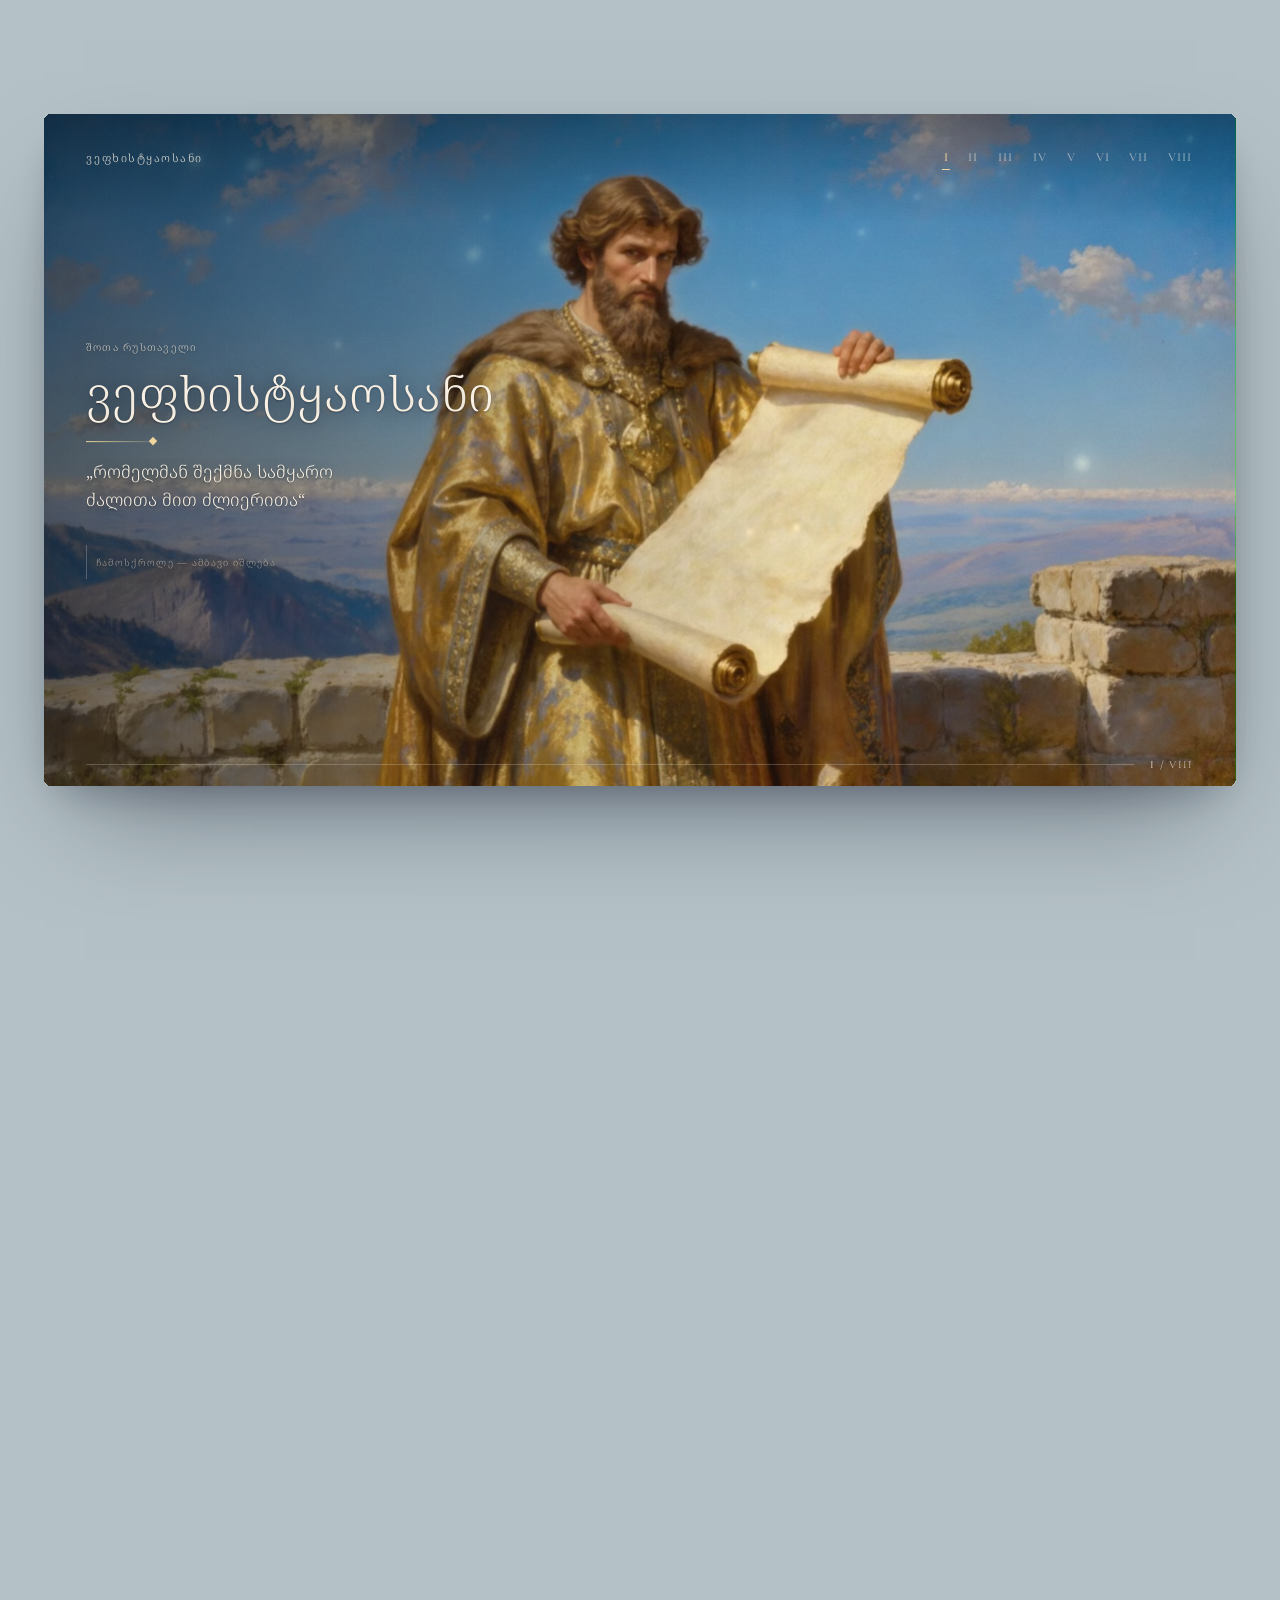
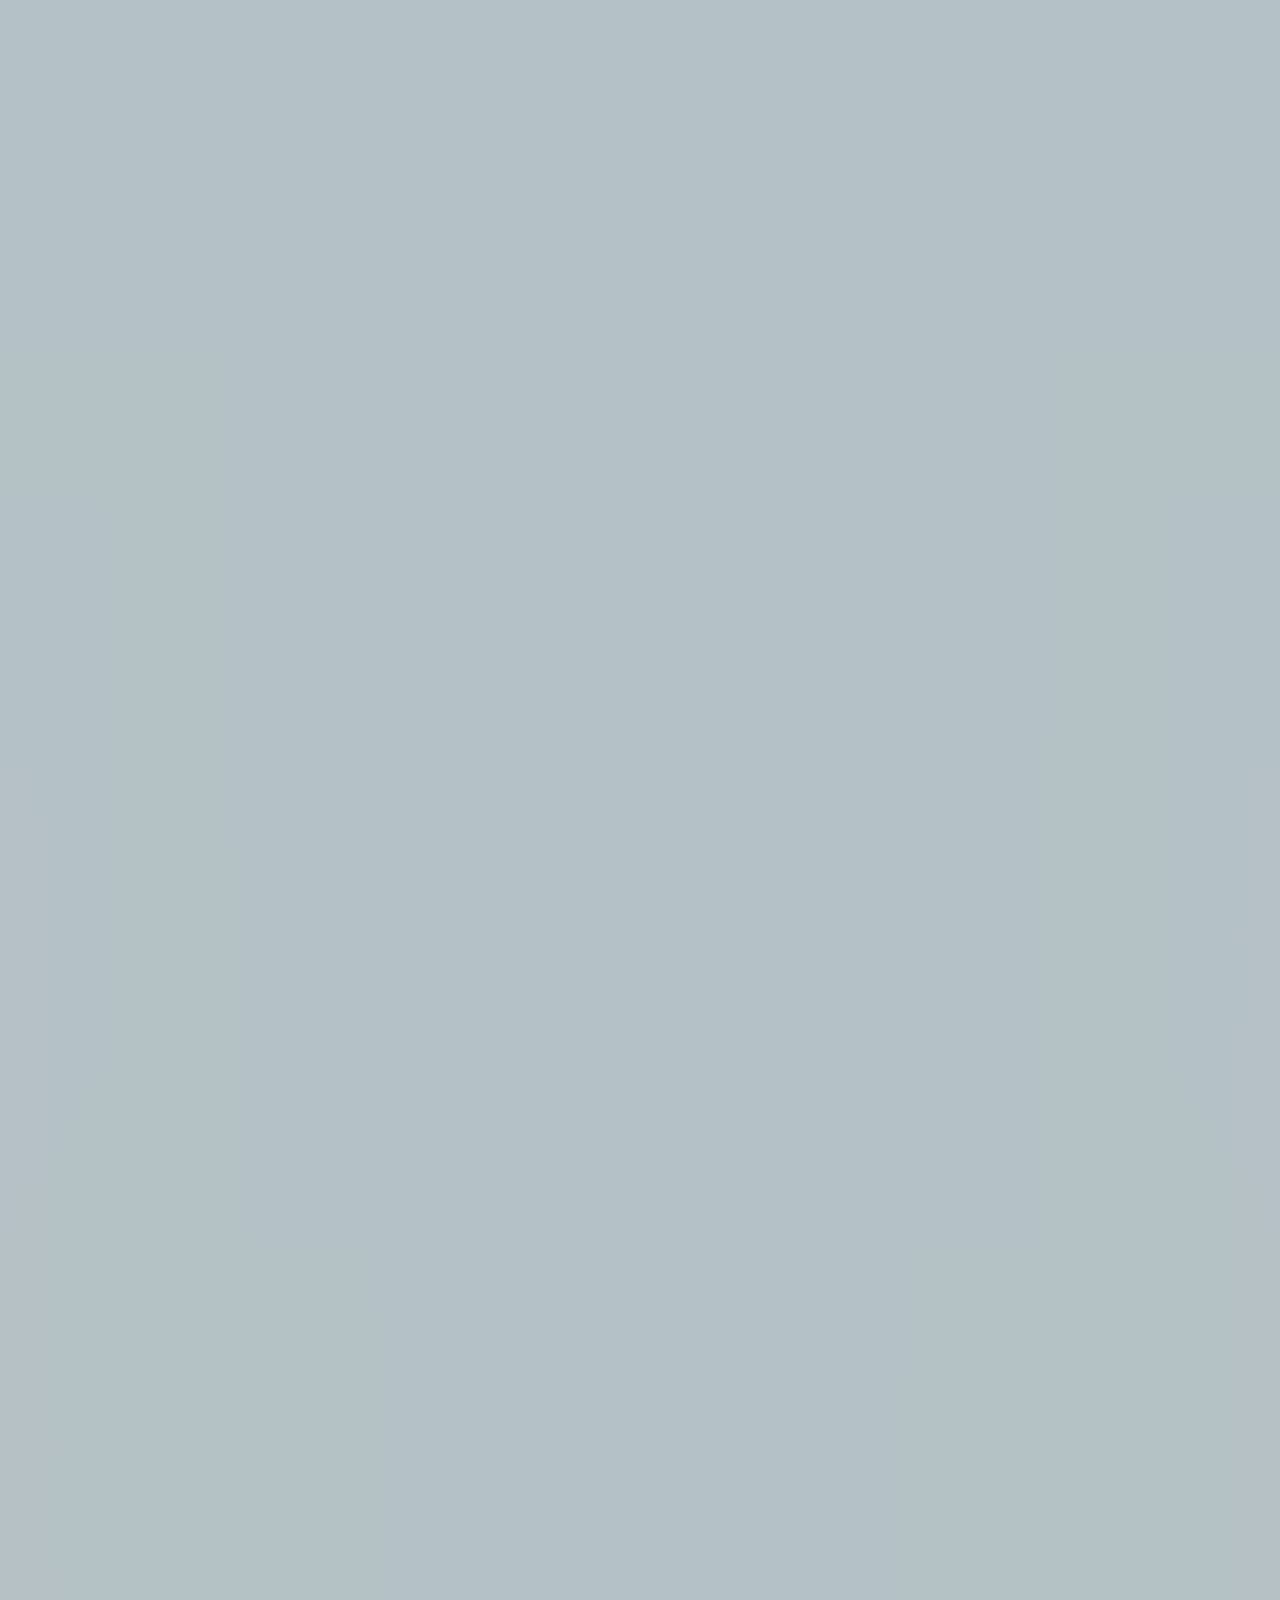
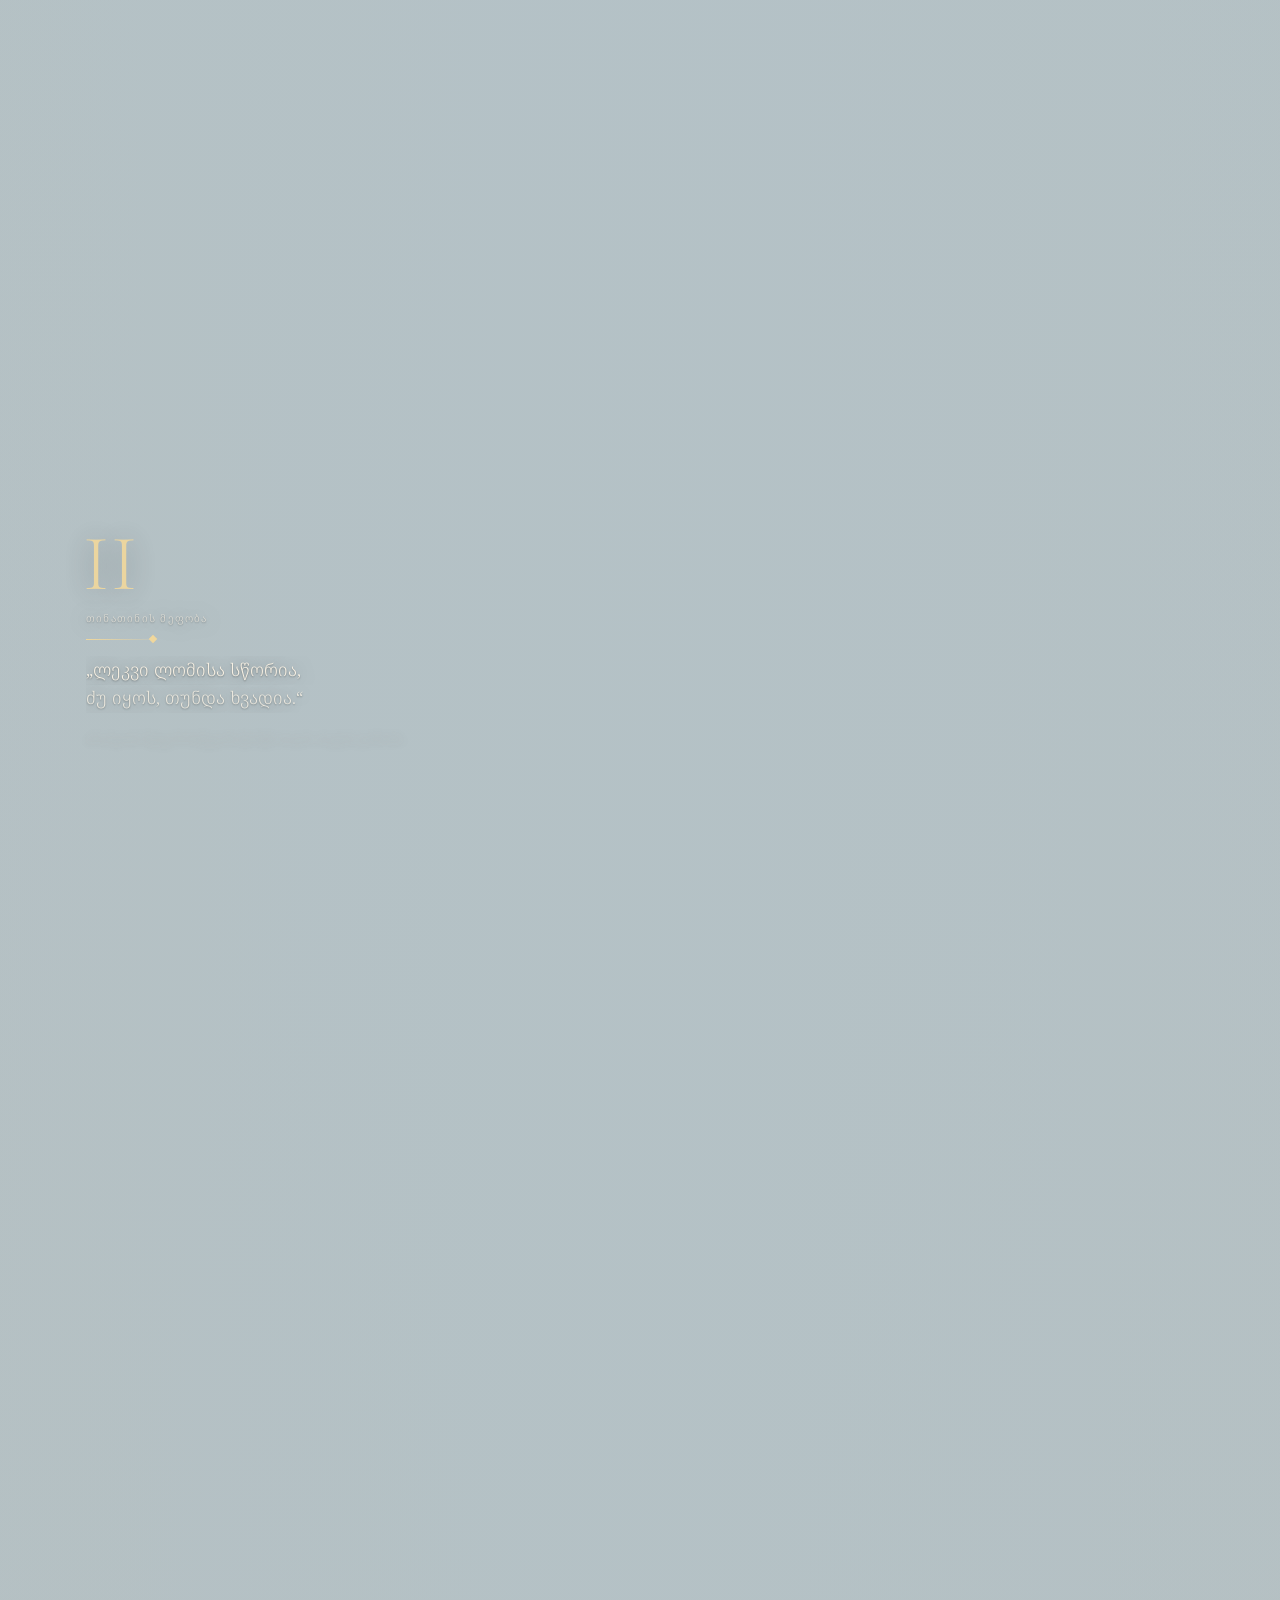
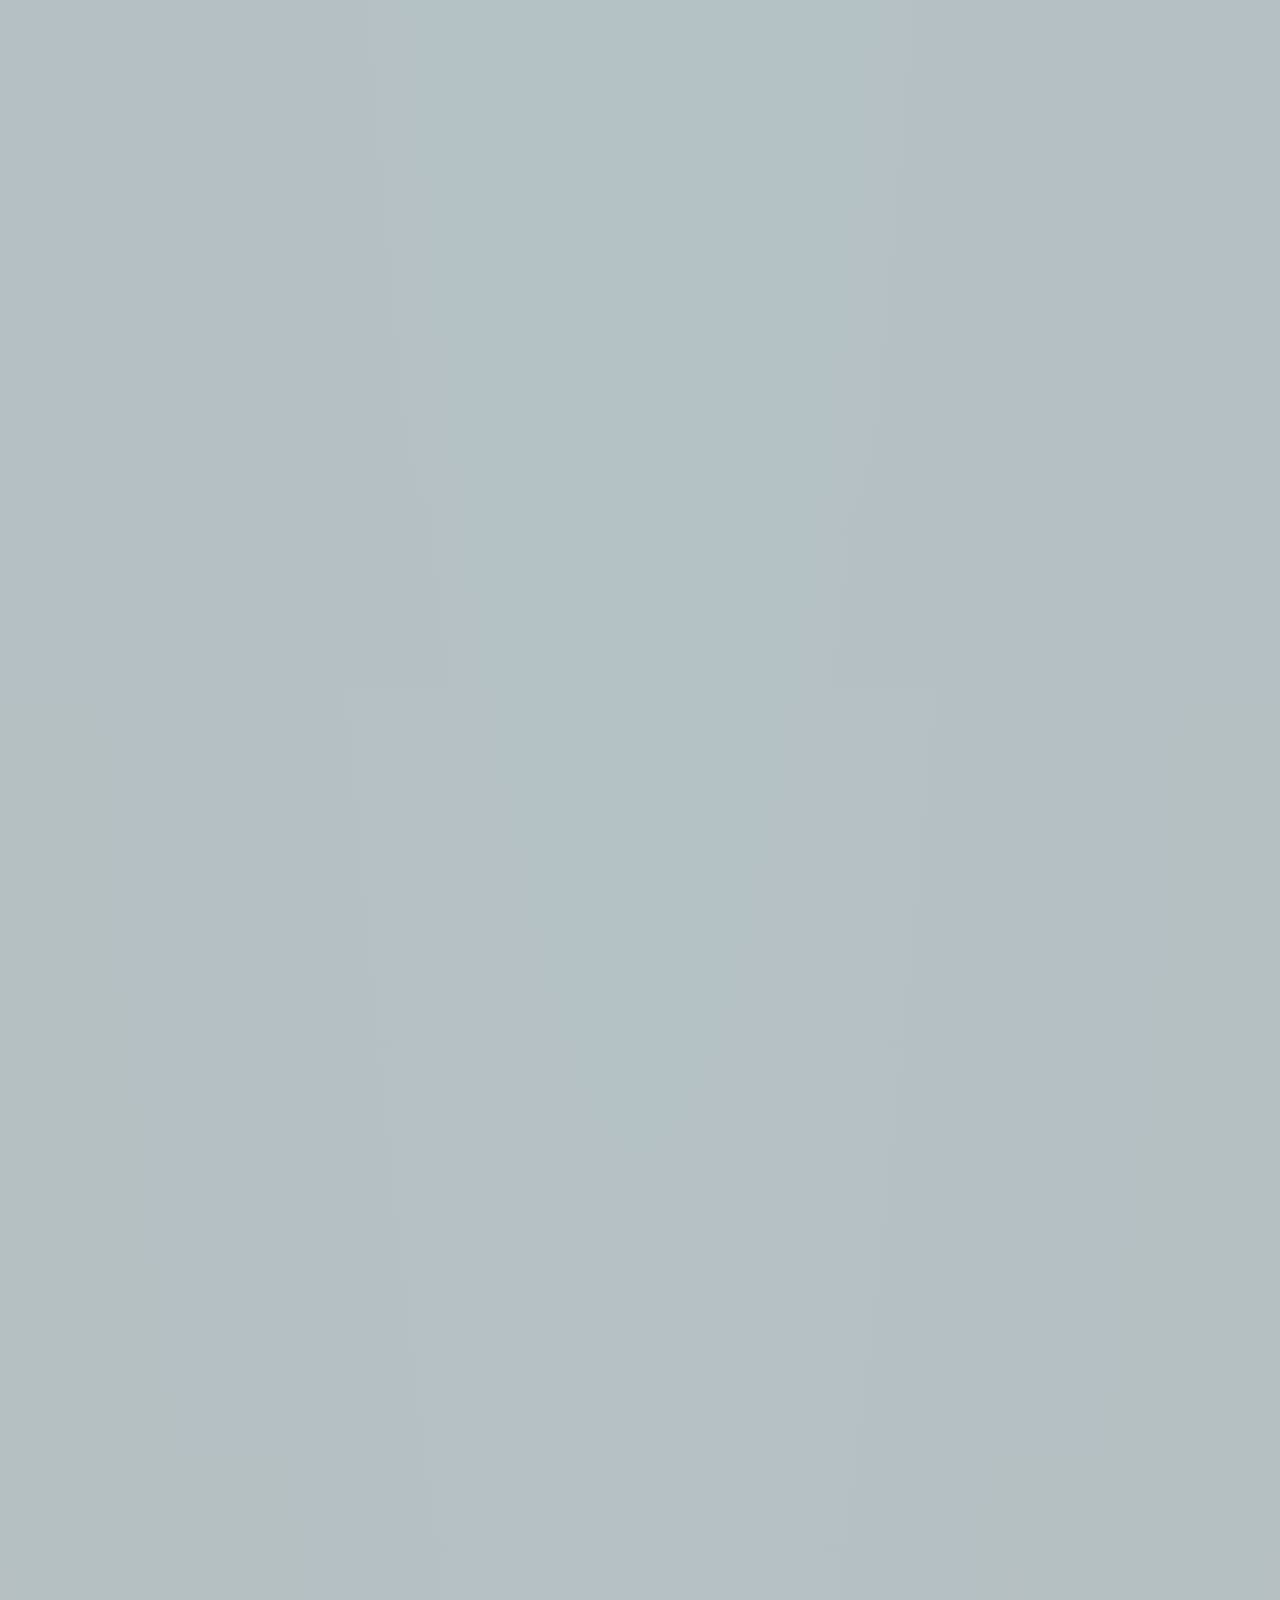
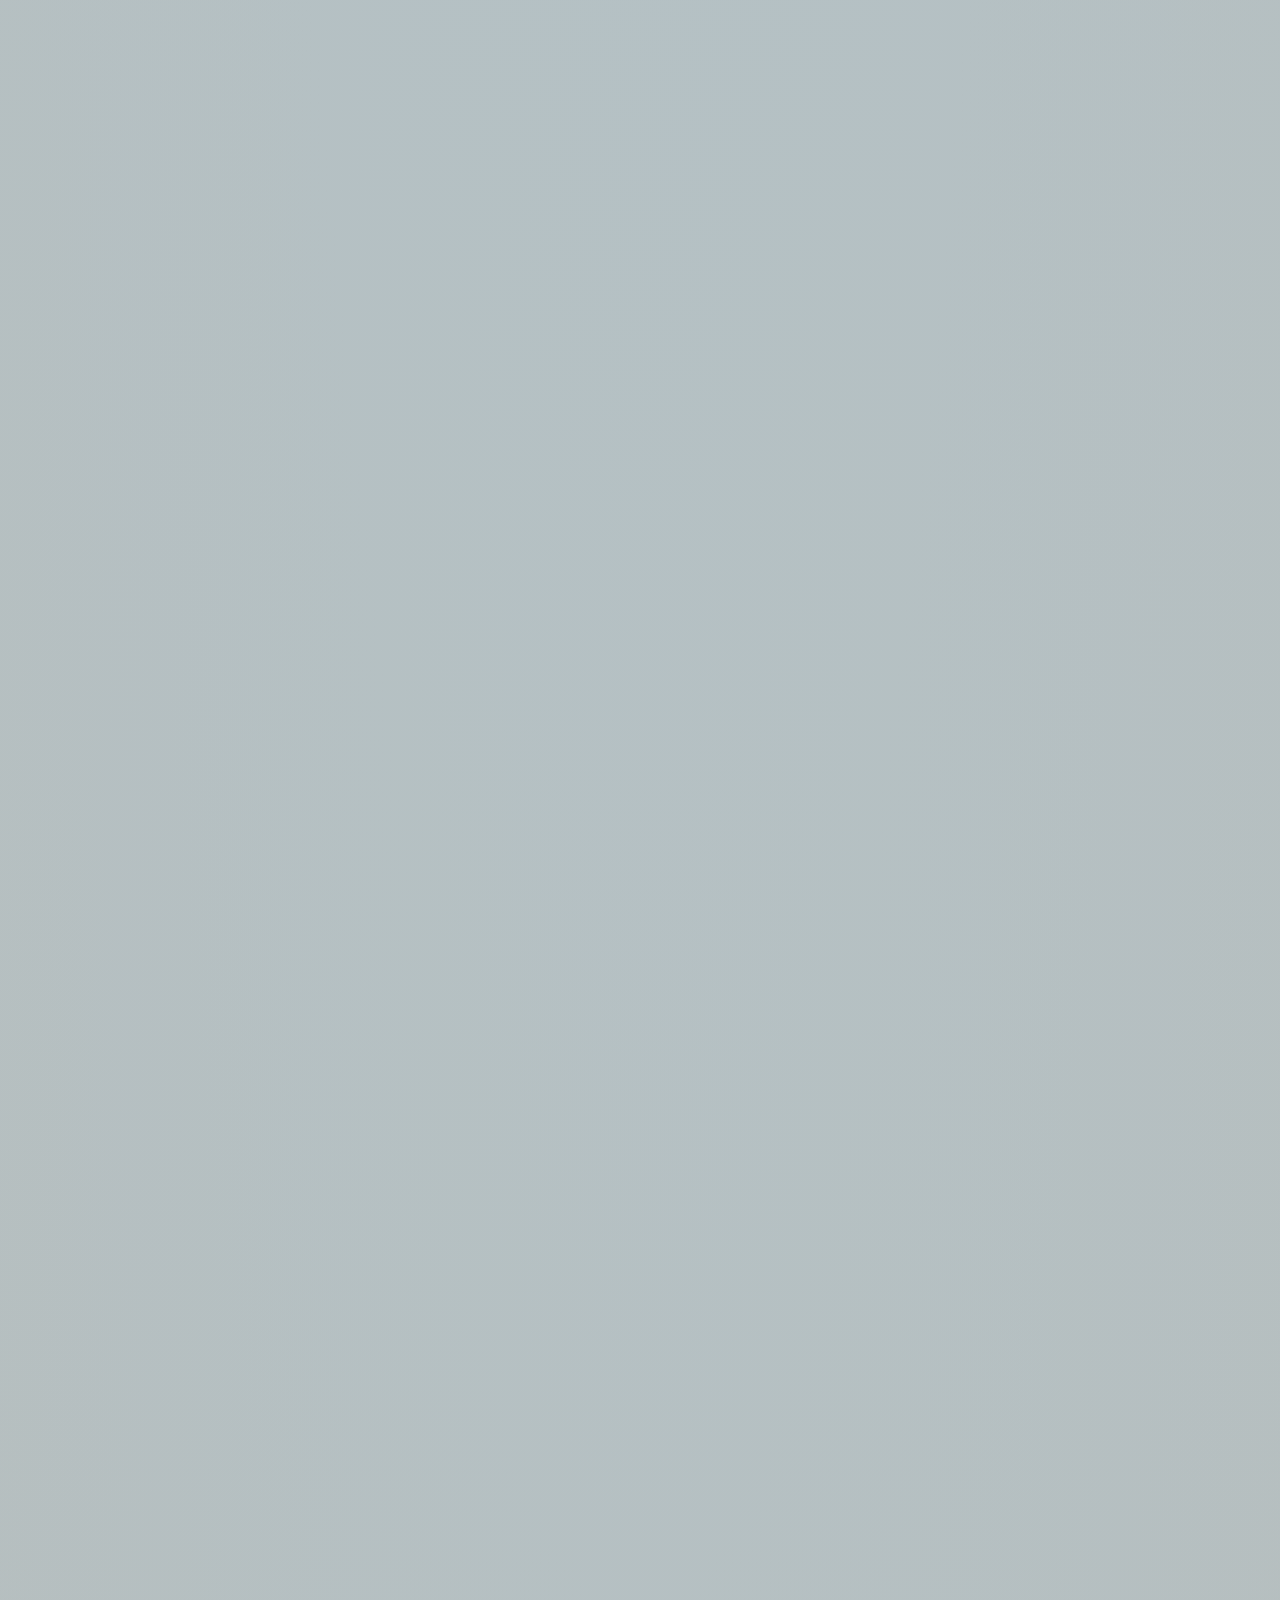
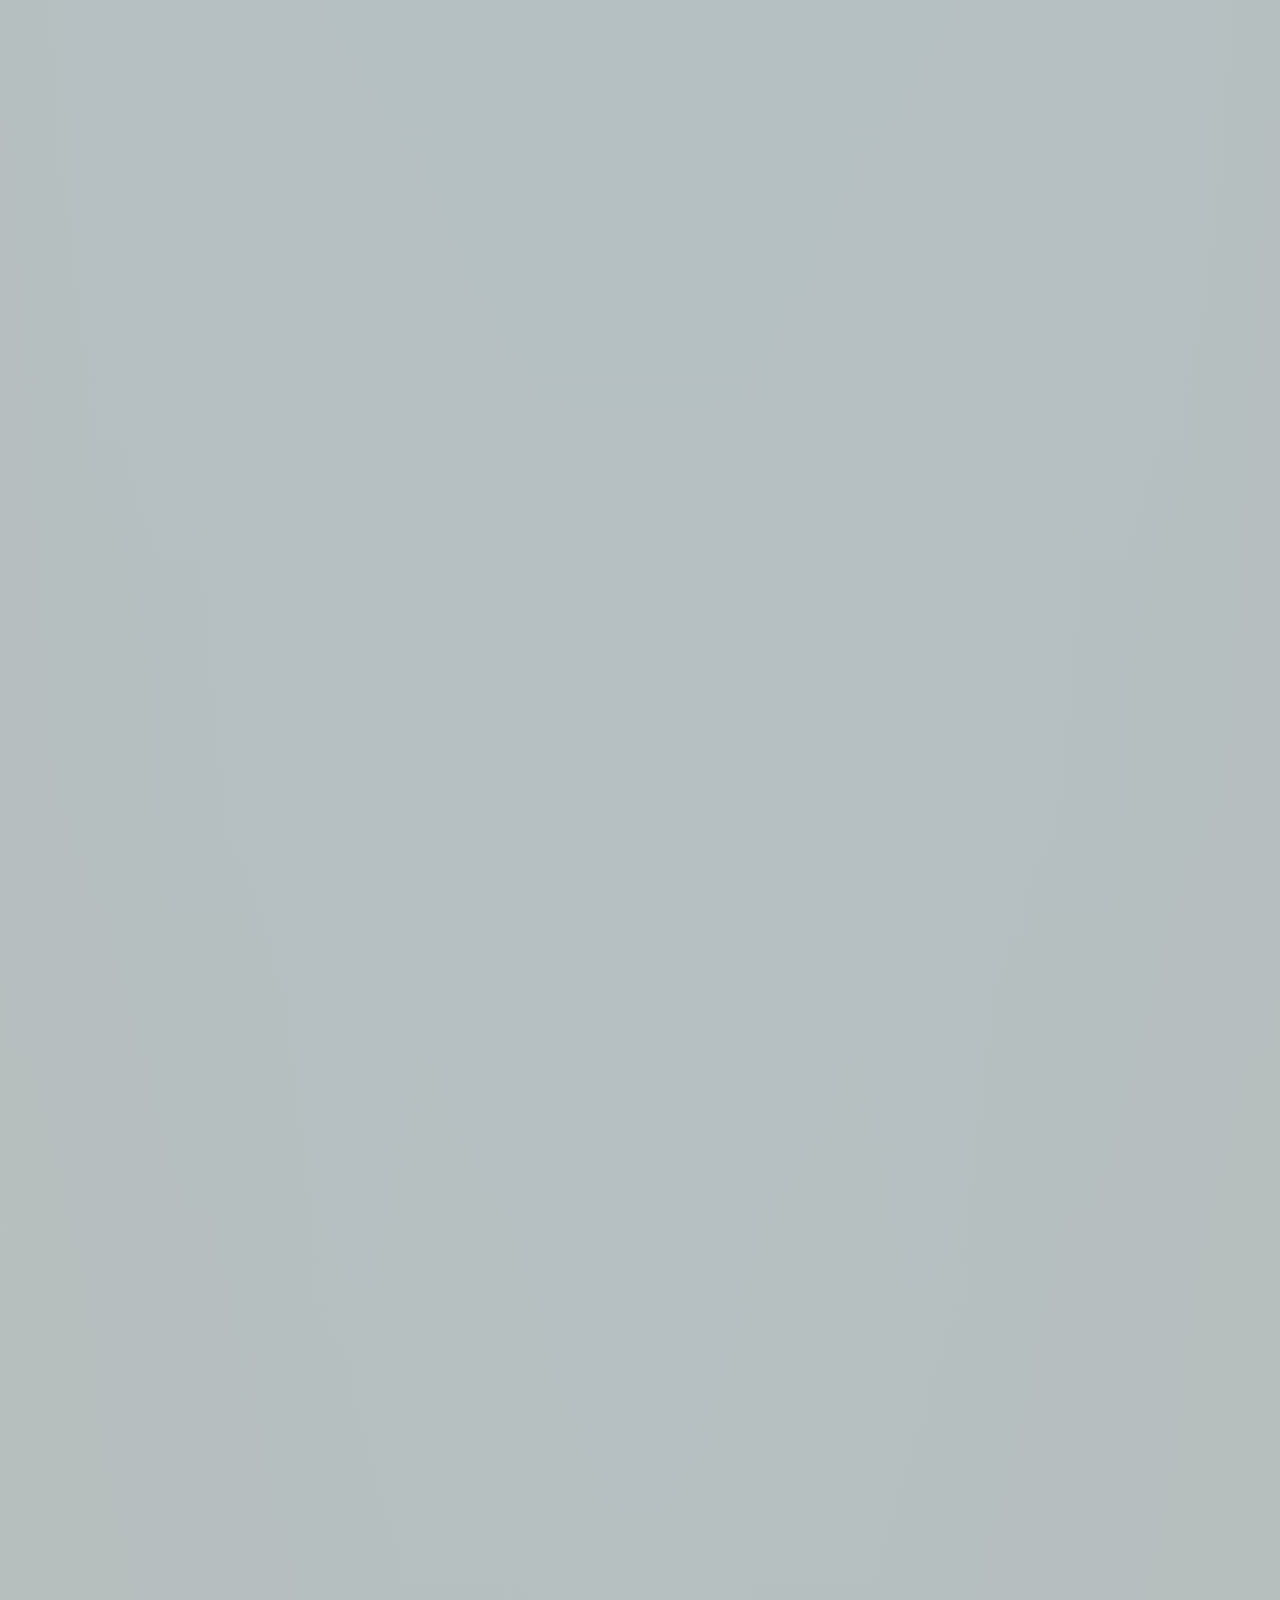
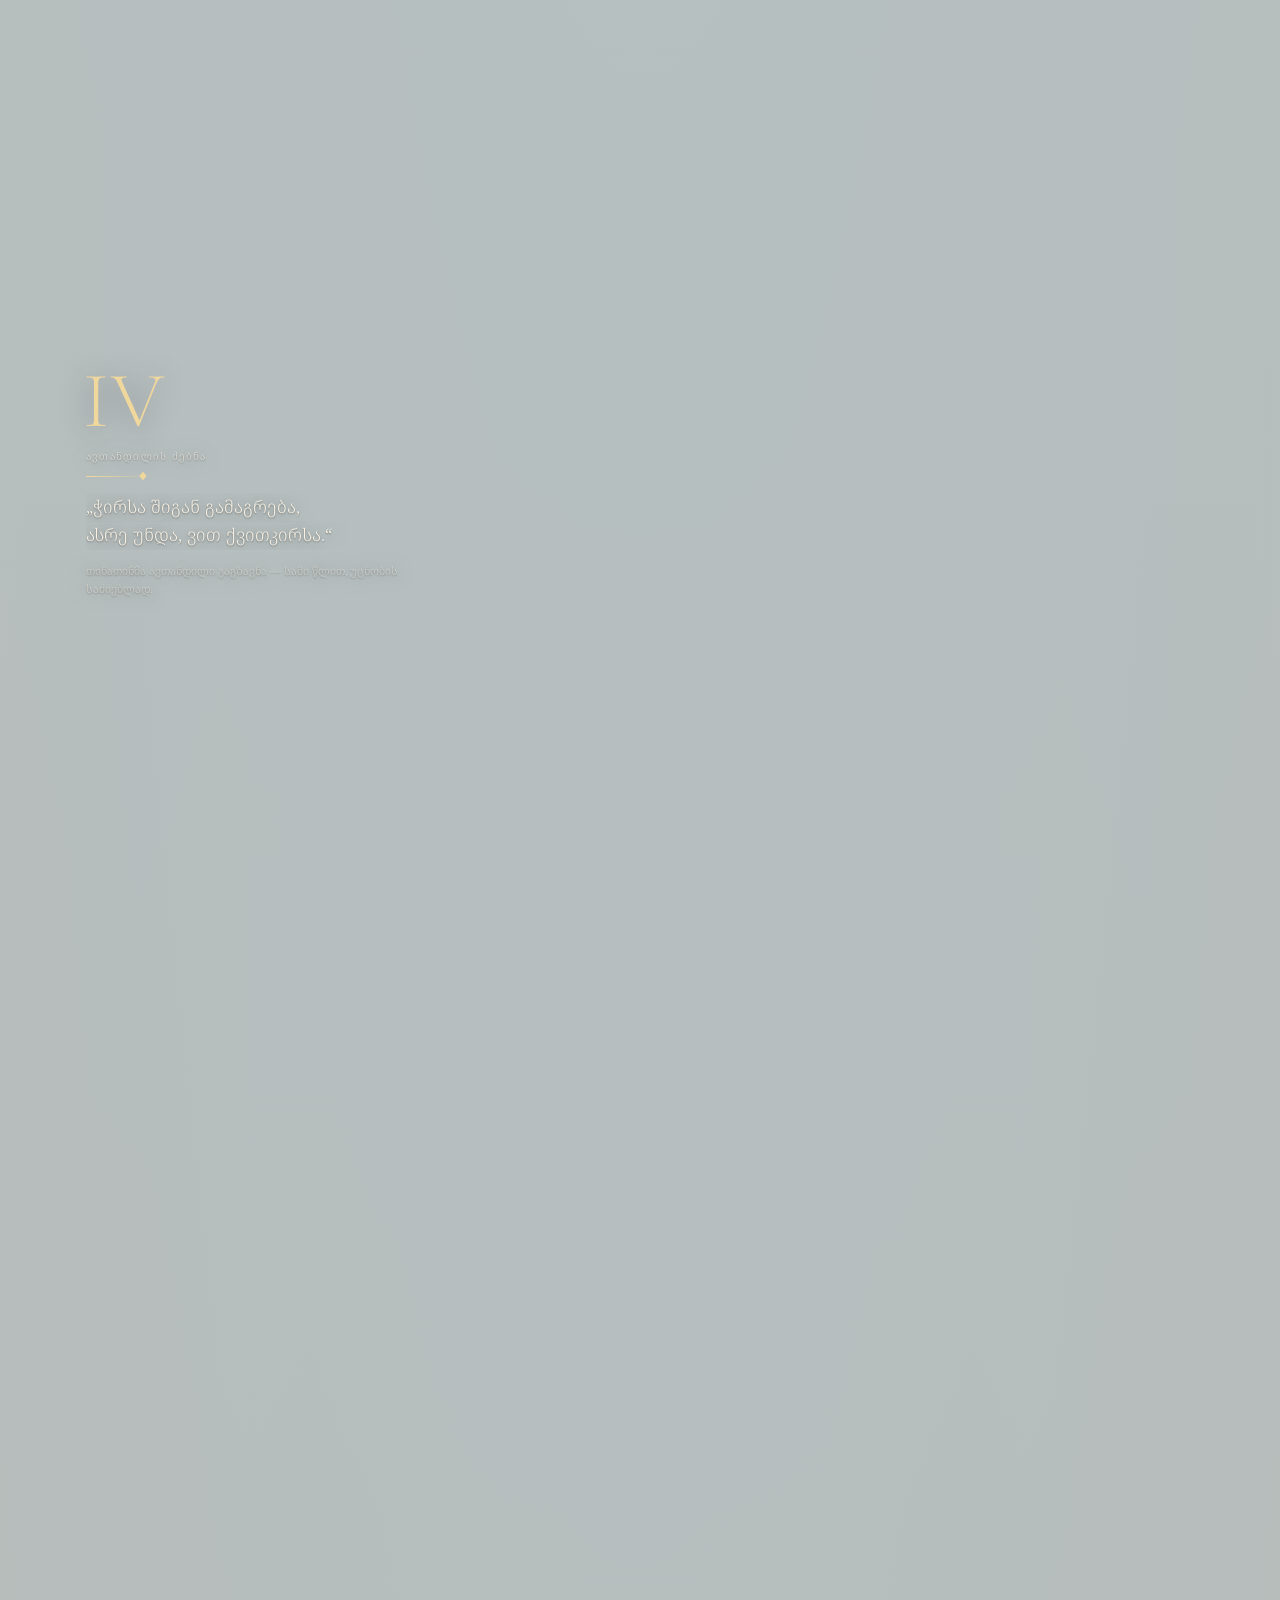
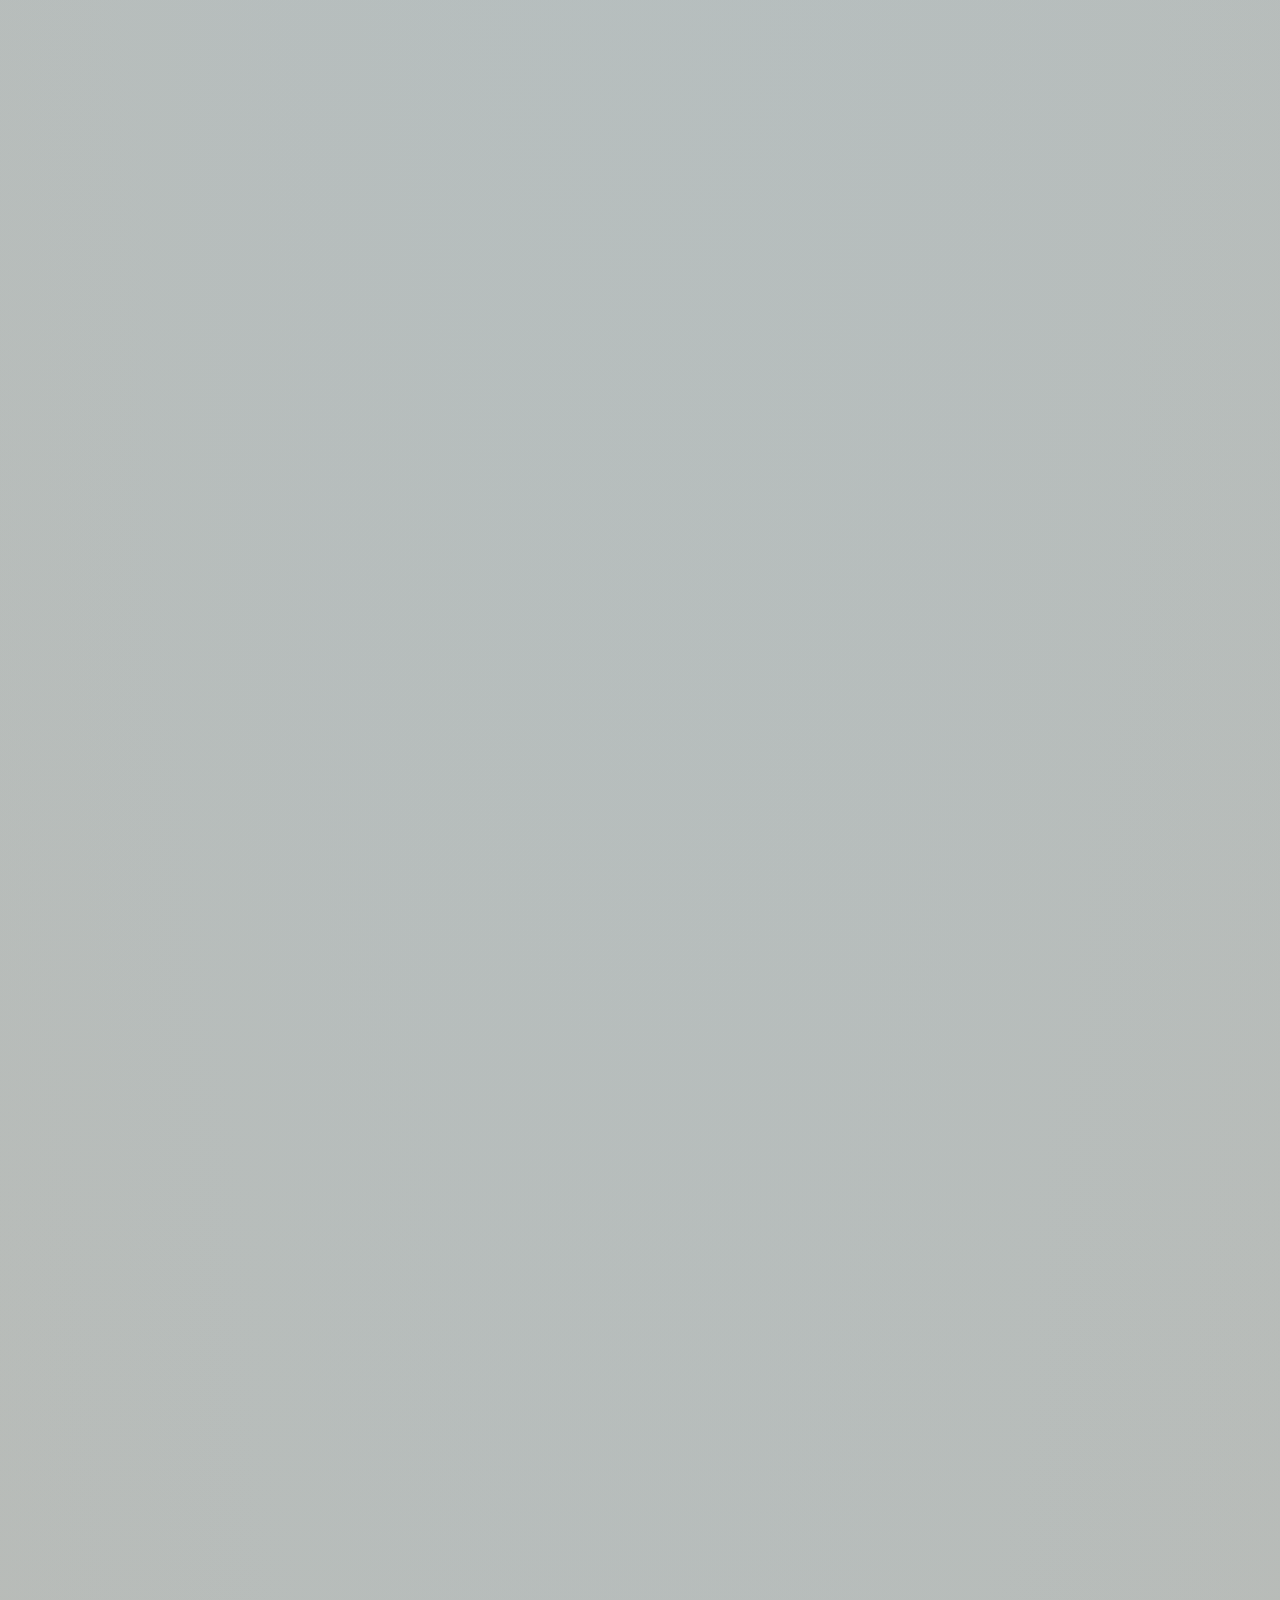
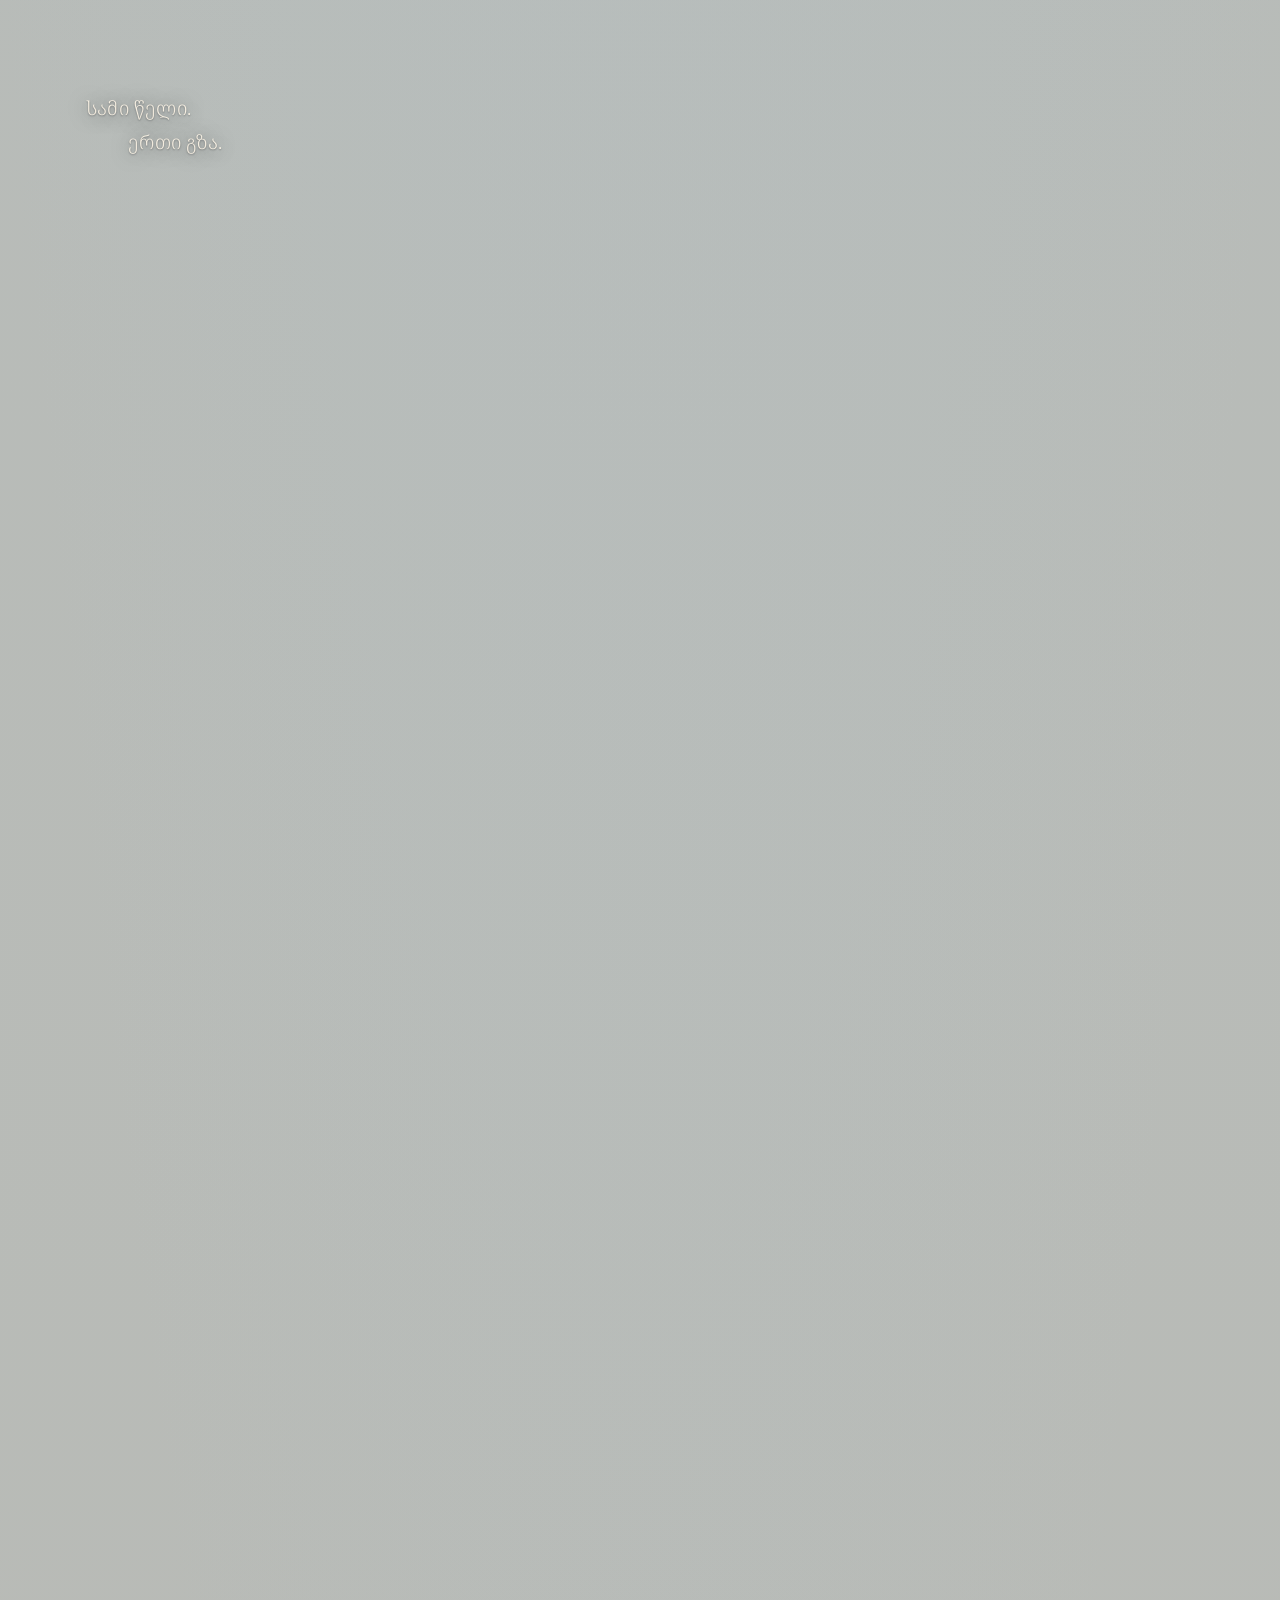
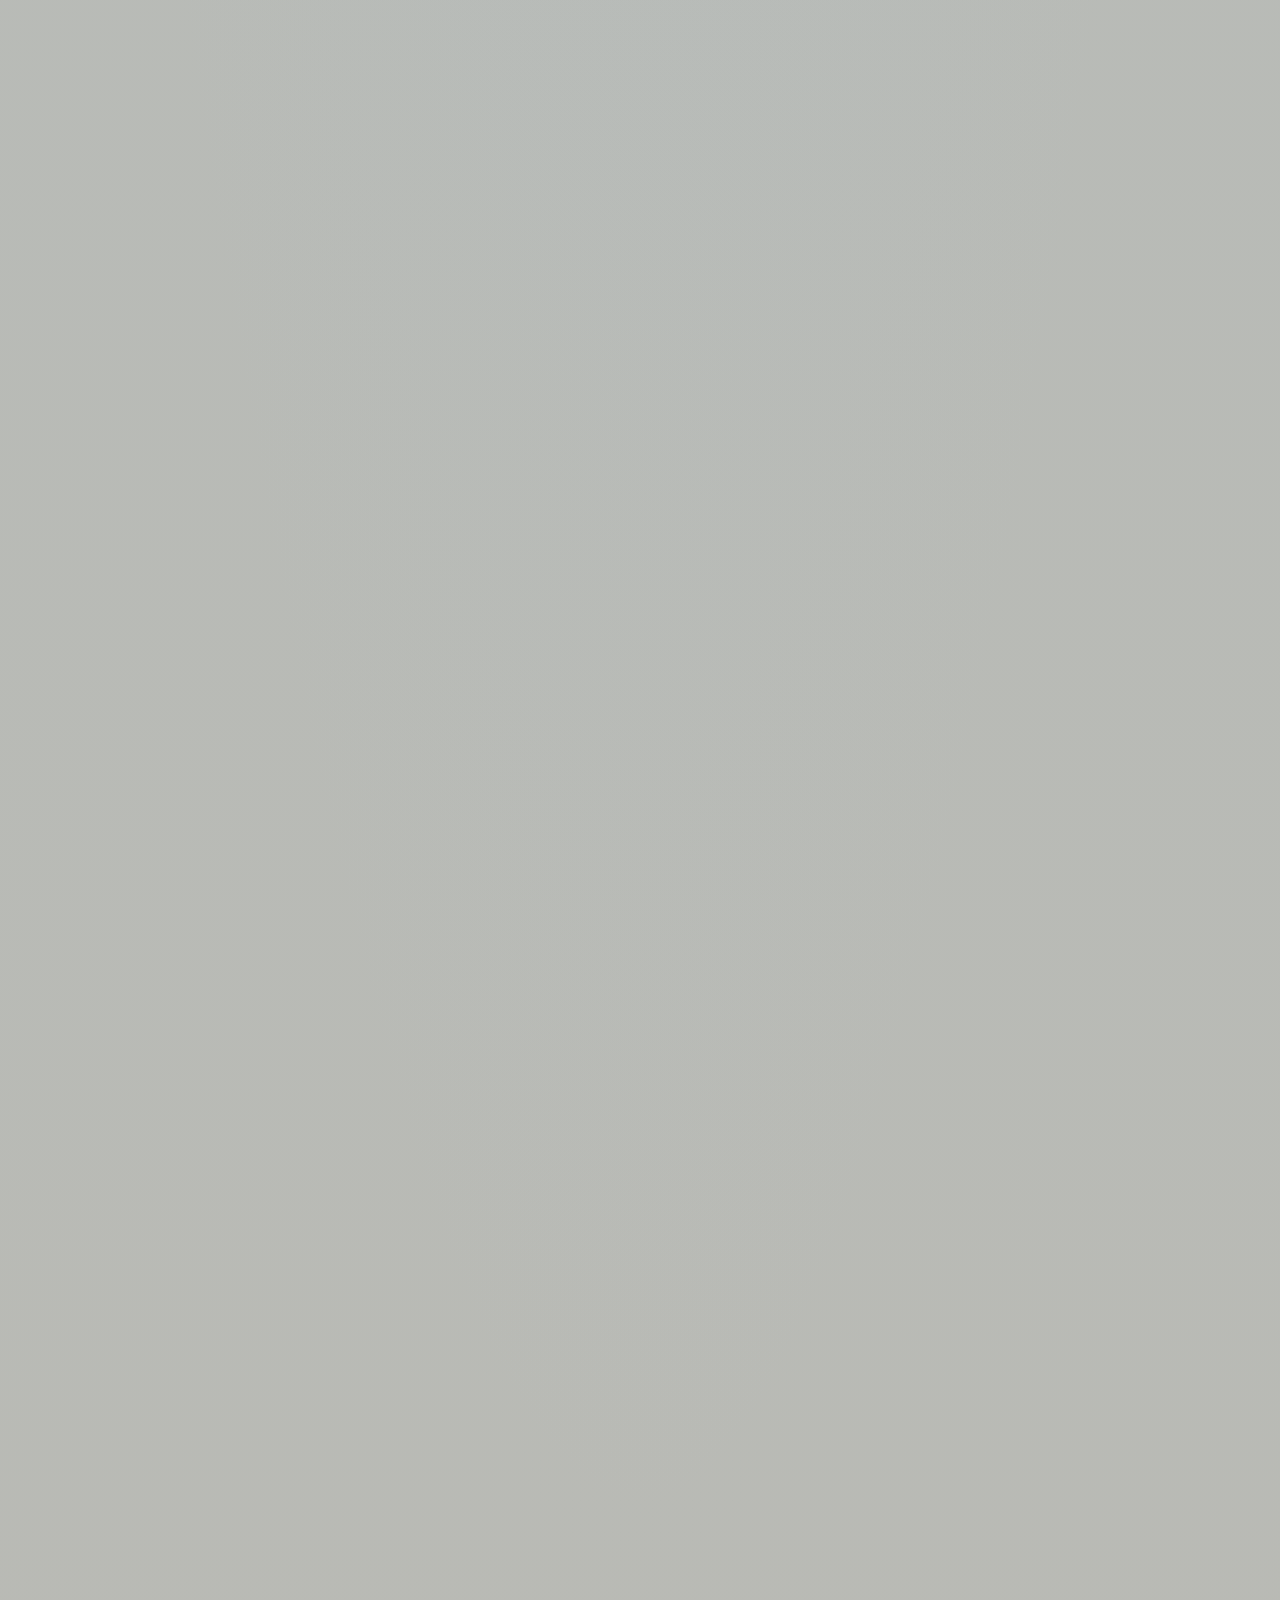
==== commit 644800a2: "B: turn each act into a pinned, scroll-scrubbed film Each of the ten paintings is now a 5-second fil" ====
--- a/b/index.html
+++ b/b/index.html
@@ -16,18 +16,18 @@
 </head>
 <body>
 
-<!-- The page scrolls a tall, empty track; everything visible lives in the
-     fixed stage below and is driven by that scroll position. Nothing here
-     plays on its own. -->
-<div class="track" id="track" aria-hidden="true"></div>
-
+<!-- ── the stage ──────────────────────────────────────────────
+     One framed card, fixed to the viewport. Its canvas shows the
+     scene videos, scrubbed by scroll, and every transition between
+     them. Nothing here plays on its own: a video advances only when
+     the page is scrolled. -->
 <div class="stage">
   <figure class="card" id="card">
     <canvas class="scene-canvas" id="gl" aria-hidden="true"></canvas>
     <div class="scrim" aria-hidden="true"></div>
 
     <header class="chrome">
-      <a class="brand" href="#" data-jump="0" aria-label="ვეფხისტყაოსანი — დასაწყისი">ვეფხისტყაოსანი</a>
+      <a class="brand" href="#act-0" data-jump="0" aria-label="ვეფხისტყაოსანი — დასაწყისი">ვეფხისტყაოსანი</a>
       <nav class="acts" aria-label="აქტები">
         <button type="button" data-jump="0" aria-label="I — პროლოგი">I</button>
         <button type="button" data-jump="1" aria-label="II — თინათინის მეფობა">II</button>
@@ -40,89 +40,154 @@
       </nav>
     </header>
 
-    <!-- ── the acts ─────────────────────────────────────────────
-         Each article belongs to one scene. Its parts carry data-o, the
-         order they arrive in once the scene has settled — label first,
-         then the lines, then the gloss. Quotations from the poem are set
-         in „ “ ; lines without them are narration, not Rustaveli. -->
-    <div class="acts-text">
-
-      <article class="act act--prologue" data-scene="0">
-        <p class="label" data-o="0">შოთა რუსთაველი</p>
-        <h1 class="title" data-o="1">ვეფხისტყაოსანი</h1>
-        <p class="verse" data-o="2">„რომელმან შექმნა სამყარო<br>ძალითა მით ძლიერითა“</p>
-        <p class="cue" data-o="3"><span aria-hidden="true"></span>ჩამოსქროლე — ამბავი იშლება</p>
-      </article>
-
-      <article class="act" data-scene="1">
-        <p class="label" data-o="0"><b>II</b>თინათინის მეფობა</p>
-        <p class="verse" data-o="1">„ლეკვი ლომისა სწორია,<br>ძუ იყოს, თუნდა ხვადია.“</p>
-        <p class="gloss" data-o="2">არაბეთის მეფე როსტევანი ტახტს თავის ასულს უთმობს.</p>
-      </article>
-
-      <article class="act" data-scene="2">
-        <p class="label" data-o="0"><b>III</b>უცხო მოყმე</p>
-        <p class="verse" data-o="1">მდინარის პირას იჯდა მოყმე,<br>ვეფხის ტყავით მოსილი.</p>
-        <p class="gloss" data-o="2">მეფემ იგი ნადირობისას იხილა — და ვერავინ შეიპყრო.</p>
-      </article>
-
-      <article class="act" data-scene="3">
-        <p class="label" data-o="0"><b>IV</b>ავთანდილის ძებნა</p>
-        <p class="verse" data-o="1">„ჭირსა შიგან გამაგრება,<br>ასრე უნდა, ვით ქვითკირსა.“</p>
-        <p class="gloss" data-o="2">თინათინმა ავთანდილი გაგზავნა — სამი წლით, უცნობის საძიებლად.</p>
-      </article>
-
-      <article class="act act--breath" data-scene="4">
-        <p class="verse" data-o="0">სამი წელი.<br>ერთი გზა.</p>
-      </article>
-
-      <article class="act" data-scene="5">
-        <p class="label" data-o="0"><b>V</b>ნესტან-დარეჯანი</p>
-        <p class="verse" data-o="1">ქაჯეთის ციხეში დატყვევებული<br>წერილს უგზავნის ტარიელს.</p>
-        <p class="gloss" data-o="2">ტარიელის სატრფო, ინდოეთის მეფის ასული.</p>
-      </article>
-
-      <article class="act" data-scene="6">
-        <p class="label" data-o="0"><b>VI</b>ძმადნაფიცნი</p>
-        <p class="verse" data-o="1">ავთანდილი, ტარიელი, ფრიდონი —<br>სამი ხმალი, ერთი ფიცი.</p>
-        <p class="gloss" data-o="2">მეგობრობა და ერთგულება — პოემის ხერხემალი.</p>
-      </article>
-
-      <article class="act" data-scene="7">
-        <p class="label" data-o="0"><b>VII</b>ქაჯეთის ციხე</p>
-        <p class="verse" data-o="1">„სჯობს სიცოცხლესა ნაძრახსა<br>სიკვდილი სახელოვანი.“</p>
-        <p class="gloss" data-o="2">სამმა რაინდმა ქაჯეთი აიღო და ნესტანი იხსნა.</p>
-      </article>
-
-      <article class="act" data-scene="8">
-        <p class="label" data-o="0"><b>VIII</b>ეპილოგი</p>
-        <p class="verse" data-o="1">„ბოროტსა სძლია კეთილმან,<br>არსება მისი გრძელია.“</p>
-        <p class="gloss" data-o="2">ორი ქორწილი — ტარიელისა და ნესტანის, ავთანდილისა და თინათინის.</p>
-      </article>
-
-      <article class="act" data-scene="9">
-        <p class="label" data-o="0">ბოლოთქმა</p>
-        <p class="verse" data-o="1">„ესე ამბავი სპარსული,<br>ქართულად ნათარგმანები“</p>
-        <p class="gloss" data-o="2">შოთა რუსთაველი · XII საუკუნე</p>
-      </article>
-
-      <article class="act act--end on-paper" data-scene="10">
-        <p class="label" data-o="0">დასასრული</p>
-        <p class="end-title" data-o="1">ვეფხისტყაოსანი</p>
-        <p class="gloss" data-o="2">რვა აქტი · შოთა რუსთაველის ლეგენდა</p>
-        <p class="end-links" data-o="3">
-          <button type="button" class="pill" data-jump="0">თავიდან</button>
-          <a class="pill pill--ghost" href="../">A ვერსია</a>
-        </p>
-      </article>
-    </div>
-
     <footer class="meter" aria-hidden="true">
       <span class="meter__bar"><i id="meterFill"></i></span>
       <span class="meter__count"><b id="actNow">I</b><span>/</span>VIII</span>
     </footer>
   </figure>
 </div>
+
+<!-- ── the acts ───────────────────────────────────────────────
+     Each act is a tall section with a sticky pin. While the pin holds,
+     scroll runs the act's video; once it has settled, the act's parts
+     arrive one by one in data-o order (numeral, label, rule, lines,
+     gloss) with the entrance named in data-fx, then leave together
+     before the next transition. Quotations from the poem are set in
+     „ “ ; lines without them are narration. -->
+<main class="story" id="story">
+
+  <section class="sec" id="act-0" data-scene="0">
+    <div class="pin"><div class="frame">
+      <article class="act act--prologue">
+        <p class="label" data-o="0" data-fx="rise">შოთა რუსთაველი</p>
+        <h1 class="title" data-o="1" data-fx="letters">ვეფხისტყაოსანი</h1>
+        <span class="rule" data-o="2" data-fx="draw" aria-hidden="true"></span>
+        <p class="verse" data-o="3" data-fx="lines">„რომელმან შექმნა სამყარო<br>ძალითა მით ძლიერითა“</p>
+        <p class="cue" data-o="4" data-fx="rise"><span aria-hidden="true"></span>ჩამოსქროლე — ამბავი იშლება</p>
+      </article>
+    </div></div>
+  </section>
+
+  <section class="sec" id="act-1" data-scene="1">
+    <div class="pin"><div class="frame">
+      <article class="act">
+        <span class="numeral" data-o="0" data-fx="num" aria-hidden="true">II</span>
+        <p class="label" data-o="1" data-fx="rise">თინათინის მეფობა</p>
+        <span class="rule" data-o="2" data-fx="draw" aria-hidden="true"></span>
+        <p class="verse" data-o="3" data-fx="lines">„ლეკვი ლომისა სწორია,<br>ძუ იყოს, თუნდა ხვადია.“</p>
+        <p class="gloss" data-o="5" data-fx="blur">არაბეთის მეფე როსტევანი ტახტს თავის ასულს უთმობს.</p>
+      </article>
+    </div></div>
+  </section>
+
+  <section class="sec" id="act-2" data-scene="2">
+    <div class="pin"><div class="frame">
+      <article class="act">
+        <span class="numeral" data-o="0" data-fx="num" aria-hidden="true">III</span>
+        <p class="label" data-o="1" data-fx="rise">უცხო მოყმე</p>
+        <span class="rule" data-o="2" data-fx="draw" aria-hidden="true"></span>
+        <p class="verse" data-o="3" data-fx="lines">მდინარის პირას იჯდა მოყმე,<br>ვეფხის ტყავით მოსილი.</p>
+        <p class="gloss" data-o="5" data-fx="blur">მეფემ იგი ნადირობისას იხილა — და ვერავინ შეიპყრო.</p>
+      </article>
+    </div></div>
+  </section>
+
+  <section class="sec" id="act-3" data-scene="3">
+    <div class="pin"><div class="frame">
+      <article class="act">
+        <span class="numeral" data-o="0" data-fx="num" aria-hidden="true">IV</span>
+        <p class="label" data-o="1" data-fx="rise">ავთანდილის ძებნა</p>
+        <span class="rule" data-o="2" data-fx="draw" aria-hidden="true"></span>
+        <p class="verse" data-o="3" data-fx="lines">„ჭირსა შიგან გამაგრება,<br>ასრე უნდა, ვით ქვითკირსა.“</p>
+        <p class="gloss" data-o="5" data-fx="blur">თინათინმა ავთანდილი გაგზავნა — სამი წლით, უცნობის საძიებლად.</p>
+      </article>
+    </div></div>
+  </section>
+
+  <section class="sec" id="act-4" data-scene="4">
+    <div class="pin"><div class="frame">
+      <article class="act act--breath">
+        <p class="verse" data-o="0" data-fx="letters">სამი წელი.</p>
+        <p class="verse" data-o="2" data-fx="letters">ერთი გზა.</p>
+      </article>
+    </div></div>
+  </section>
+
+  <section class="sec" id="act-5" data-scene="5">
+    <div class="pin"><div class="frame">
+      <article class="act">
+        <span class="numeral" data-o="0" data-fx="num" aria-hidden="true">V</span>
+        <p class="label" data-o="1" data-fx="rise">ნესტან-დარეჯანი</p>
+        <span class="rule" data-o="2" data-fx="draw" aria-hidden="true"></span>
+        <p class="verse" data-o="3" data-fx="lines">ქაჯეთის ციხეში დატყვევებული<br>წერილს უგზავნის ტარიელს.</p>
+        <p class="gloss" data-o="5" data-fx="blur">ტარიელის სატრფო, ინდოეთის მეფის ასული.</p>
+      </article>
+    </div></div>
+  </section>
+
+  <section class="sec" id="act-6" data-scene="6">
+    <div class="pin"><div class="frame">
+      <article class="act">
+        <span class="numeral" data-o="0" data-fx="num" aria-hidden="true">VI</span>
+        <p class="label" data-o="1" data-fx="rise">ძმადნაფიცნი</p>
+        <span class="rule" data-o="2" data-fx="draw" aria-hidden="true"></span>
+        <p class="verse" data-o="3" data-fx="lines">ავთანდილი, ტარიელი, ფრიდონი —<br>სამი ხმალი, ერთი ფიცი.</p>
+        <p class="gloss" data-o="5" data-fx="blur">მეგობრობა და ერთგულება — პოემის ხერხემალი.</p>
+      </article>
+    </div></div>
+  </section>
+
+  <section class="sec" id="act-7" data-scene="7">
+    <div class="pin"><div class="frame">
+      <article class="act">
+        <span class="numeral" data-o="0" data-fx="num" aria-hidden="true">VII</span>
+        <p class="label" data-o="1" data-fx="rise">ქაჯეთის ციხე</p>
+        <span class="rule" data-o="2" data-fx="draw" aria-hidden="true"></span>
+        <p class="verse" data-o="3" data-fx="lines">„სჯობს სიცოცხლესა ნაძრახსა<br>სიკვდილი სახელოვანი.“</p>
+        <p class="gloss" data-o="5" data-fx="blur">სამმა რაინდმა ქაჯეთი აიღო და ნესტანი იხსნა.</p>
+      </article>
+    </div></div>
+  </section>
+
+  <section class="sec" id="act-8" data-scene="8">
+    <div class="pin"><div class="frame">
+      <article class="act">
+        <span class="numeral" data-o="0" data-fx="num" aria-hidden="true">VIII</span>
+        <p class="label" data-o="1" data-fx="rise">ეპილოგი</p>
+        <span class="rule" data-o="2" data-fx="draw" aria-hidden="true"></span>
+        <p class="verse" data-o="3" data-fx="lines">„ბოროტსა სძლია კეთილმან,<br>არსება მისი გრძელია.“</p>
+        <p class="gloss" data-o="5" data-fx="blur">ორი ქორწილი — ტარიელისა და ნესტანის, ავთანდილისა და თინათინის.</p>
+      </article>
+    </div></div>
+  </section>
+
+  <section class="sec" id="act-9" data-scene="9">
+    <div class="pin"><div class="frame">
+      <article class="act">
+        <p class="label" data-o="0" data-fx="rise">ბოლოთქმა</p>
+        <span class="rule" data-o="1" data-fx="draw" aria-hidden="true"></span>
+        <p class="verse" data-o="2" data-fx="lines">„ესე ამბავი სპარსული,<br>ქართულად ნათარგმანები“</p>
+        <p class="gloss" data-o="4" data-fx="blur">შოთა რუსთაველი · XII საუკუნე</p>
+      </article>
+    </div></div>
+  </section>
+
+  <section class="sec" id="act-10" data-scene="10">
+    <div class="pin"><div class="frame">
+      <article class="act act--end on-paper">
+        <p class="label" data-o="0" data-fx="rise">დასასრული</p>
+        <p class="end-title" data-o="1" data-fx="letters">ვეფხისტყაოსანი</p>
+        <span class="rule rule--center" data-o="2" data-fx="draw" aria-hidden="true"></span>
+        <p class="gloss" data-o="3" data-fx="blur">რვა აქტი · შოთა რუსთაველის ლეგენდა</p>
+        <p class="end-links" data-o="4" data-fx="rise">
+          <button type="button" class="pill" data-jump="0">თავიდან</button>
+          <a class="pill pill--ghost" href="../">A ვერსია</a>
+        </p>
+      </article>
+    </div></div>
+  </section>
+
+</main>
 
 <noscript>
   <p class="noscript">ეს გვერდი სქროლით მართულ ანიმაციას იყენებს და JavaScript სჭირდება.</p>
--- a/b/assets/css/b.css
+++ b/b/assets/css/b.css
@@ -43,20 +43,24 @@
 button{ font:inherit; color:inherit; background:none; border:0; padding:0; cursor:pointer; }
 :focus-visible{ outline:1.5px solid var(--gold-hi); outline-offset:3px; border-radius:2px; }
 
-/* the scroll track: tall, empty, sized in script */
-.track{ width:1px; height:2400vh; }
-
 /* ── stage & card ───────────────────────────────────────── */
-.stage{
-  position:fixed; inset:0;
+/* The stage and every act's pin share one geometry, so the words
+   pinned in a section sit exactly on the painting behind them. */
+.stage, .pin{
+  height:100svh;
   display:grid; place-items:center;
   padding:clamp(14px, 3.4vw, 56px);
+}
+.stage{
+  position:fixed; top:0; left:0; right:0; z-index:0;
   pointer-events:none;
 }
-.card{
+.card, .frame{
   position:relative; margin:0;
   width:min(100%, calc((100svh - 2 * clamp(14px, 3.4vw, 56px)) * 16 / 9));
   aspect-ratio:16 / 9;
+}
+.card{
   border-radius:7px;
   overflow:hidden;
   background:#e8dcc4;
@@ -121,8 +125,11 @@
 .card.is-paper .meter{ color:var(--ink); }
 .card.is-paper .acts button[aria-current="true"]{ color:#9a6a24; }
 
-/* ── the acts ───────────────────────────────────────────── */
-.acts-text{ position:absolute; inset:0; z-index:2; pointer-events:none; }
+/* ── the acts: tall sections, each with a sticky pin ────── */
+.story{ position:relative; z-index:1; pointer-events:none; }
+.sec{ position:relative; }            /* height set in script */
+.pin{ position:sticky; top:0; }
+.frame{ overflow:hidden; border-radius:7px; }
 .act{
   position:absolute;
   left:var(--pad); bottom:calc(var(--pad) * 1.55);
@@ -163,6 +170,44 @@
   color:var(--ivory-3);
 }
 
+/* ── entrances ──────────────────────────────────────────────
+   Script writes each part's progress; these only shape it. */
+
+/* the act's numeral: large, thin, settling out of a blur */
+.numeral{
+  display:block;
+  font-family:var(--num); font-weight:300;
+  font-size:clamp(46px, 6.2vw, 108px);
+  line-height:.82;
+  letter-spacing:.02em;
+  color:var(--gold-hi);
+  margin:0 0 clamp(.5rem, 1.1vw, 1rem) -.04em !important;
+  text-shadow:0 2px 30px rgba(8,12,24,.45);
+}
+
+/* a gold rule that draws itself from the left, ending in a lozenge */
+.rule{
+  display:block; position:relative;
+  width:clamp(44px, 5.2vw, 84px); height:1px;
+  margin:0 0 clamp(.7rem, 1.25vw, 1.15rem) !important;
+  background:linear-gradient(90deg, var(--gold-hi), rgba(240,215,156,.15));
+  transform-origin:0 50%;
+  text-shadow:none !important;
+}
+.rule::after{
+  content:""; position:absolute; right:-3px; top:-3px; width:6px; height:6px;
+  background:var(--gold-hi); transform:rotate(45deg);
+}
+.rule--center{ margin-inline:auto !important; transform-origin:50% 50%; background:linear-gradient(90deg, transparent, #9a6a24, transparent); }
+.rule--center::after{ background:#9a6a24; right:calc(50% - 3px); }
+
+/* verse lines rise out of their own line box */
+.ln{ display:block; overflow:hidden; padding-bottom:.08em; margin-bottom:-.08em; }
+.ln > i{ display:block; font-style:normal; will-change:transform; }
+
+/* letters: each glyph arrives on its own */
+.ch{ display:inline-block; white-space:pre; will-change:transform, opacity; }
+
 /* prologue: the one moment that is allowed a title */
 .act--prologue{
   bottom:auto; top:50%;
@@ -195,7 +240,8 @@
 @keyframes cue{ 0%{ top:-14px } 60%,100%{ top:36px } }
 
 /* the breath: one line, alone on an empty sky */
-.act--breath{ bottom:auto; top:44%; }
+.act--breath{ bottom:auto; top:40%; }
+.act--breath .verse + .verse{ margin-top:.2em !important; padding-left:2.2em; }
 .act--breath .verse{ font-size:clamp(15px, 1.5vw, 24px); letter-spacing:.01em; }
 
 /* end card on parchment */
@@ -253,8 +299,8 @@
 
 /* ── portrait: the painting becomes a tall window ───────── */
 @media (max-aspect-ratio: 1/1){
-  .stage{ padding:10px; }
-  .card{
+  .stage, .pin{ padding:10px; }
+  .card, .frame{
     width:100%;
     height:calc(100svh - 20px);
     aspect-ratio:auto;
@@ -274,6 +320,7 @@
   .title{ font-size:clamp(30px, 9vw, 44px); }
   .gloss{ font-size:12.5px; }
   .label{ font-size:10.5px; }
+  .numeral{ font-size:44px; }
   .brand{ font-size:10.5px; }
 }
 
@@ -288,3 +335,8 @@
   padding:.8rem 1.2rem; border-radius:6px;
   background:#fbf4e6; color:var(--ink); font-size:14px;
 }
+
+/* offscreen holders */
+.vids{ position:absolute; left:0; top:0; width:1px; height:1px; overflow:hidden; opacity:0; pointer-events:none; }
+.vids video{ width:1px; height:1px; }
+.sr{ position:absolute; width:1px; height:1px; overflow:hidden; clip:rect(0 0 0 0); clip-path:inset(50%); white-space:nowrap; }
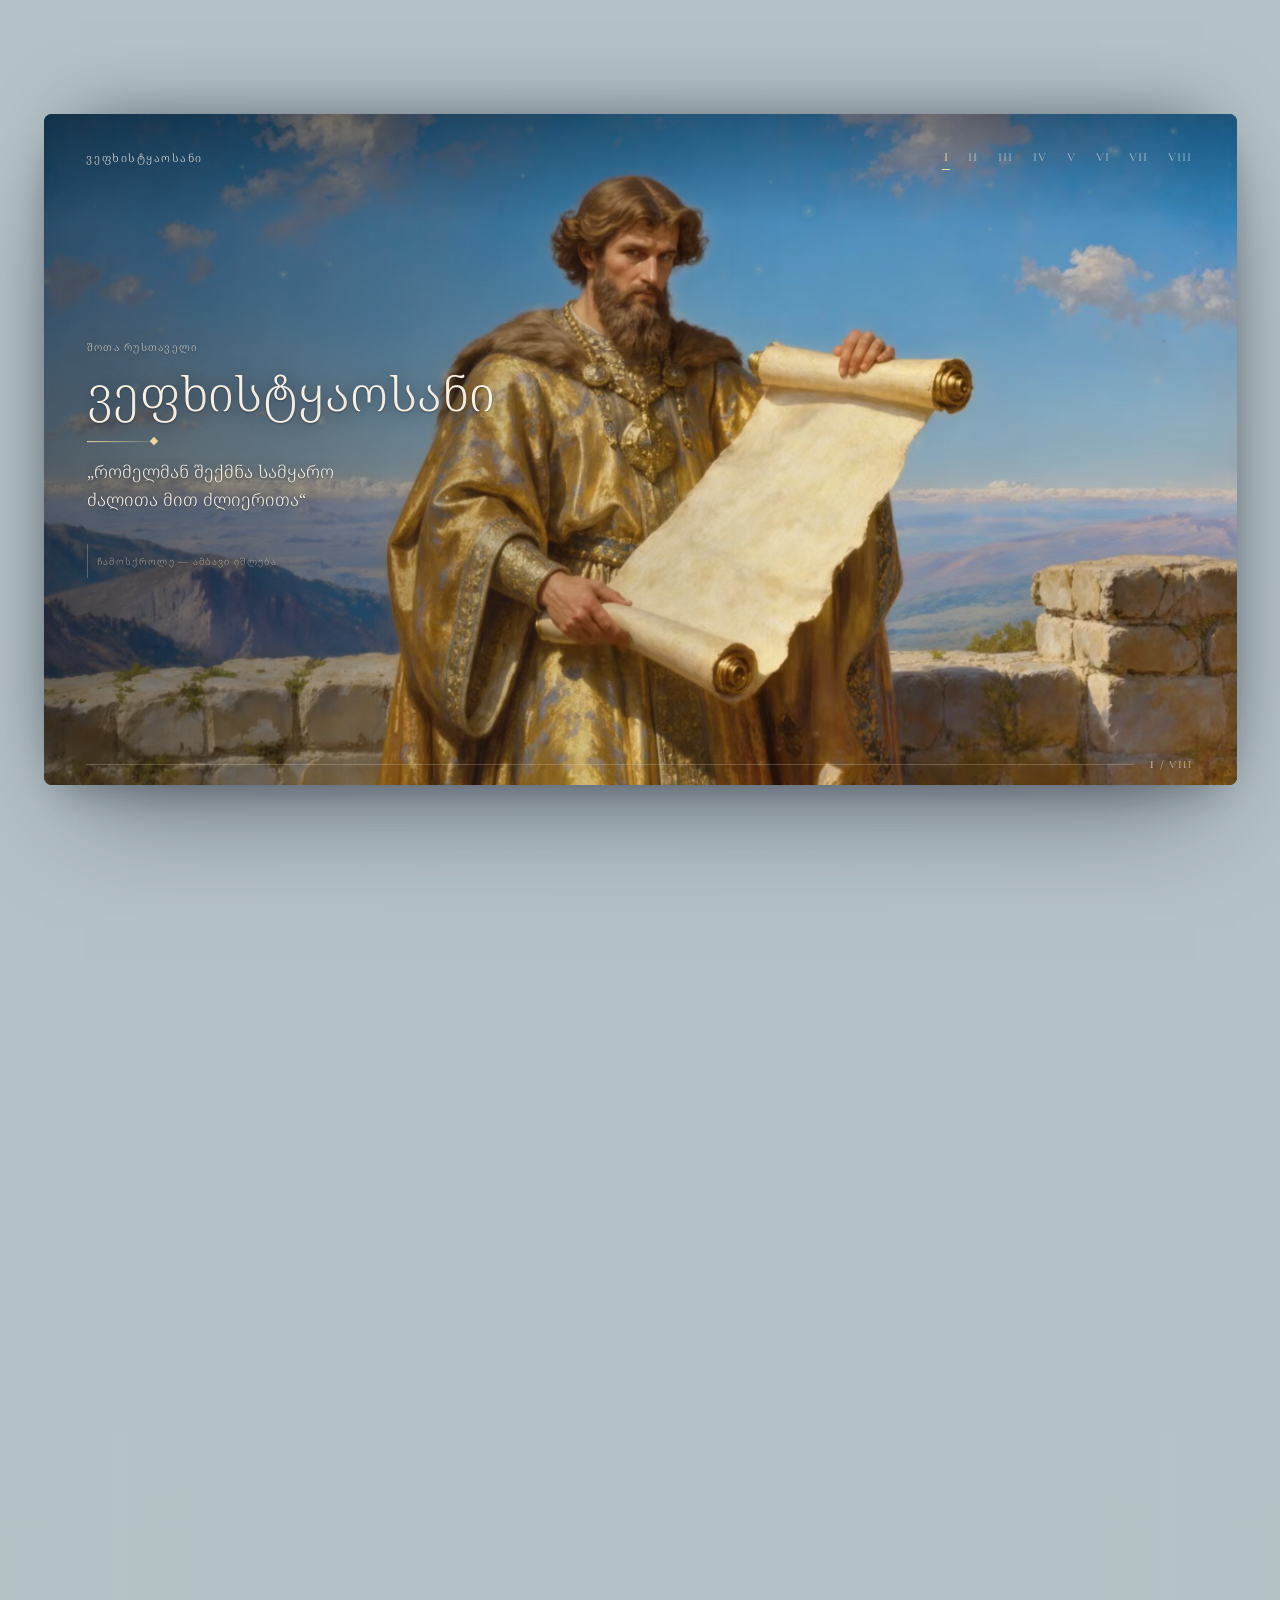
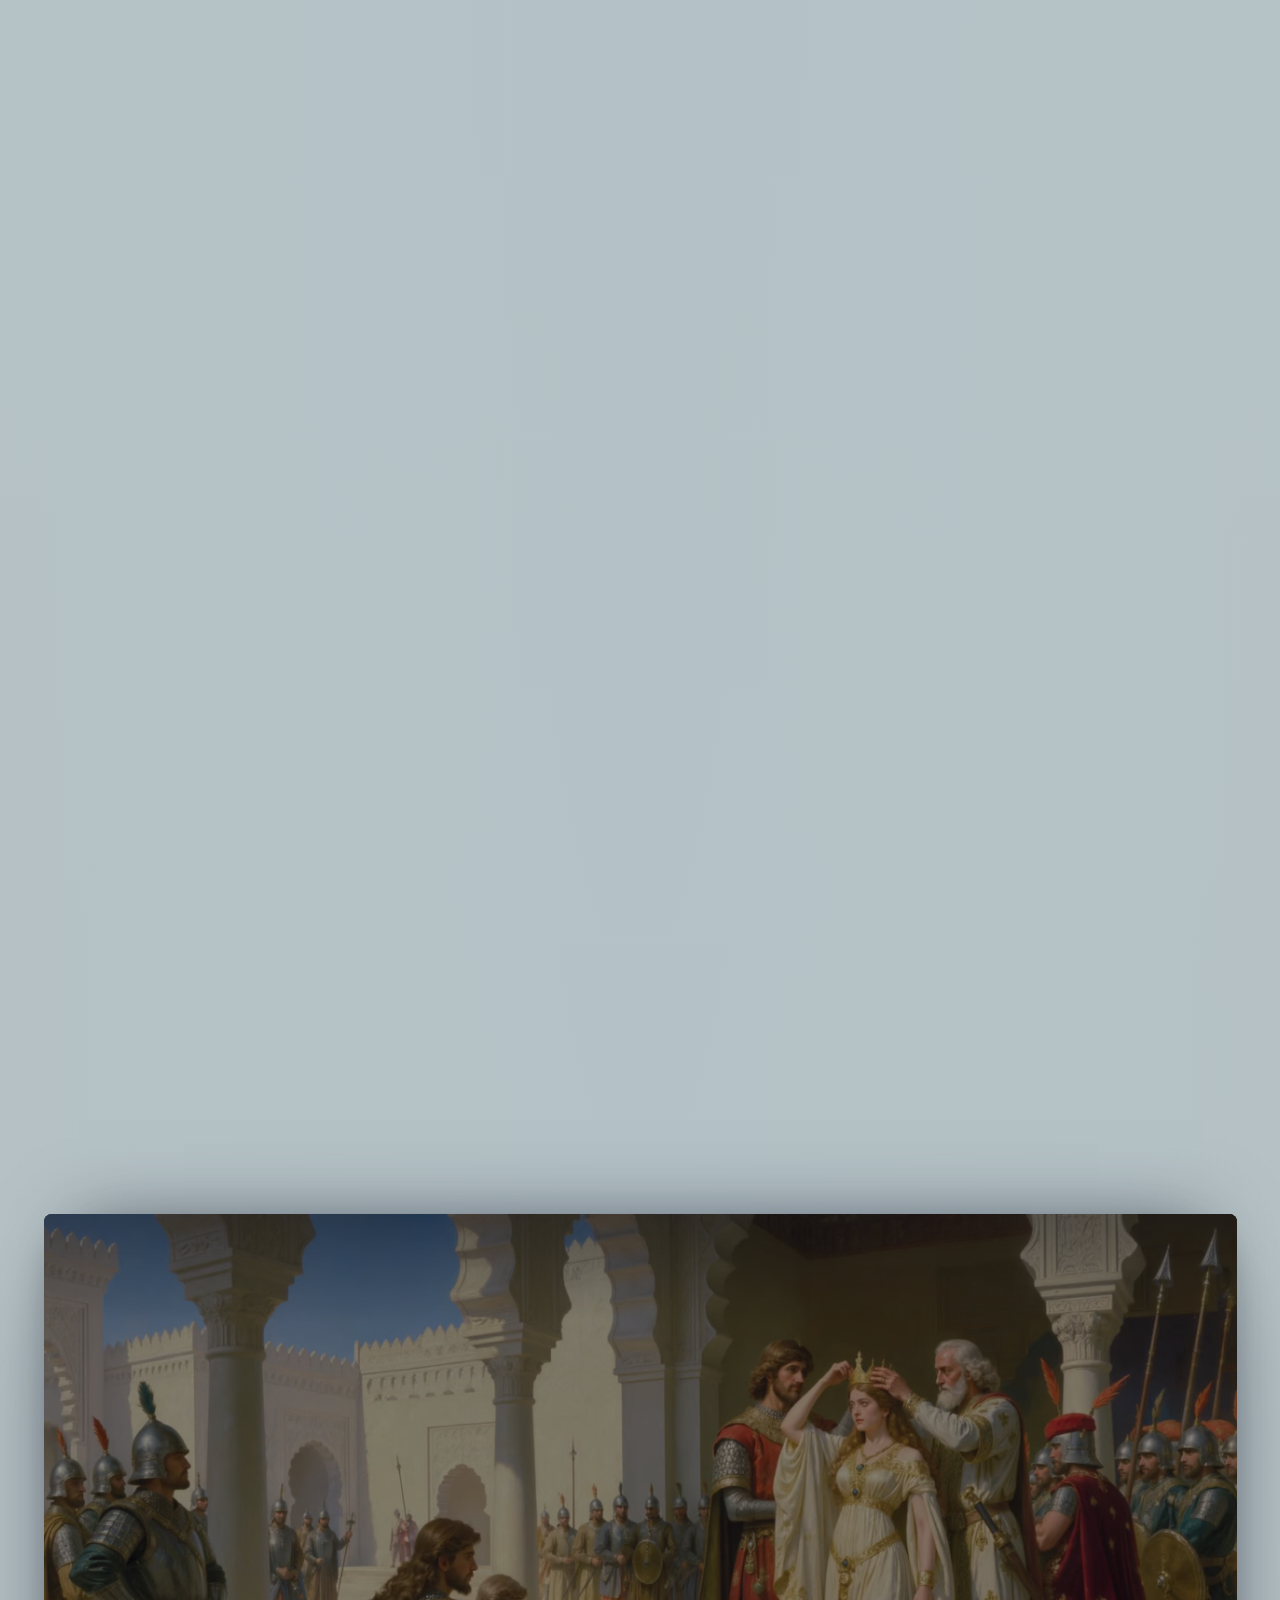
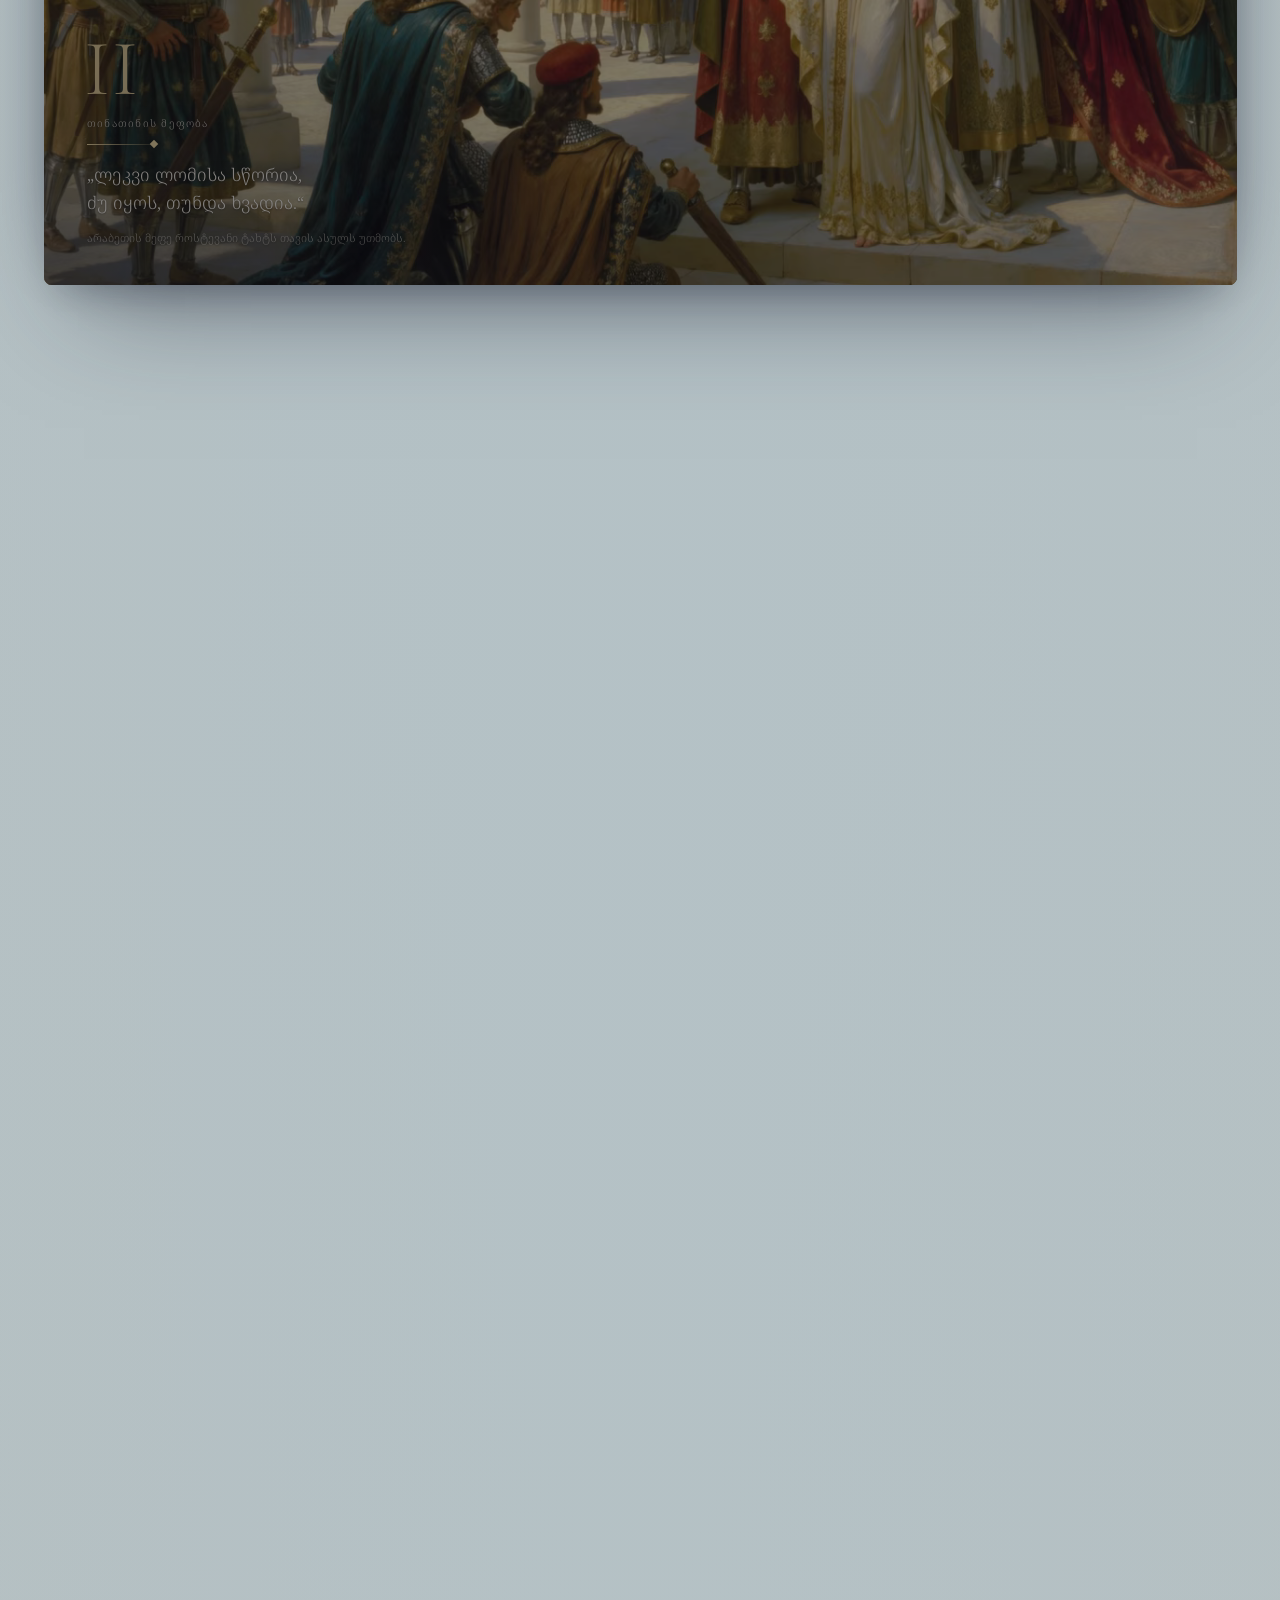
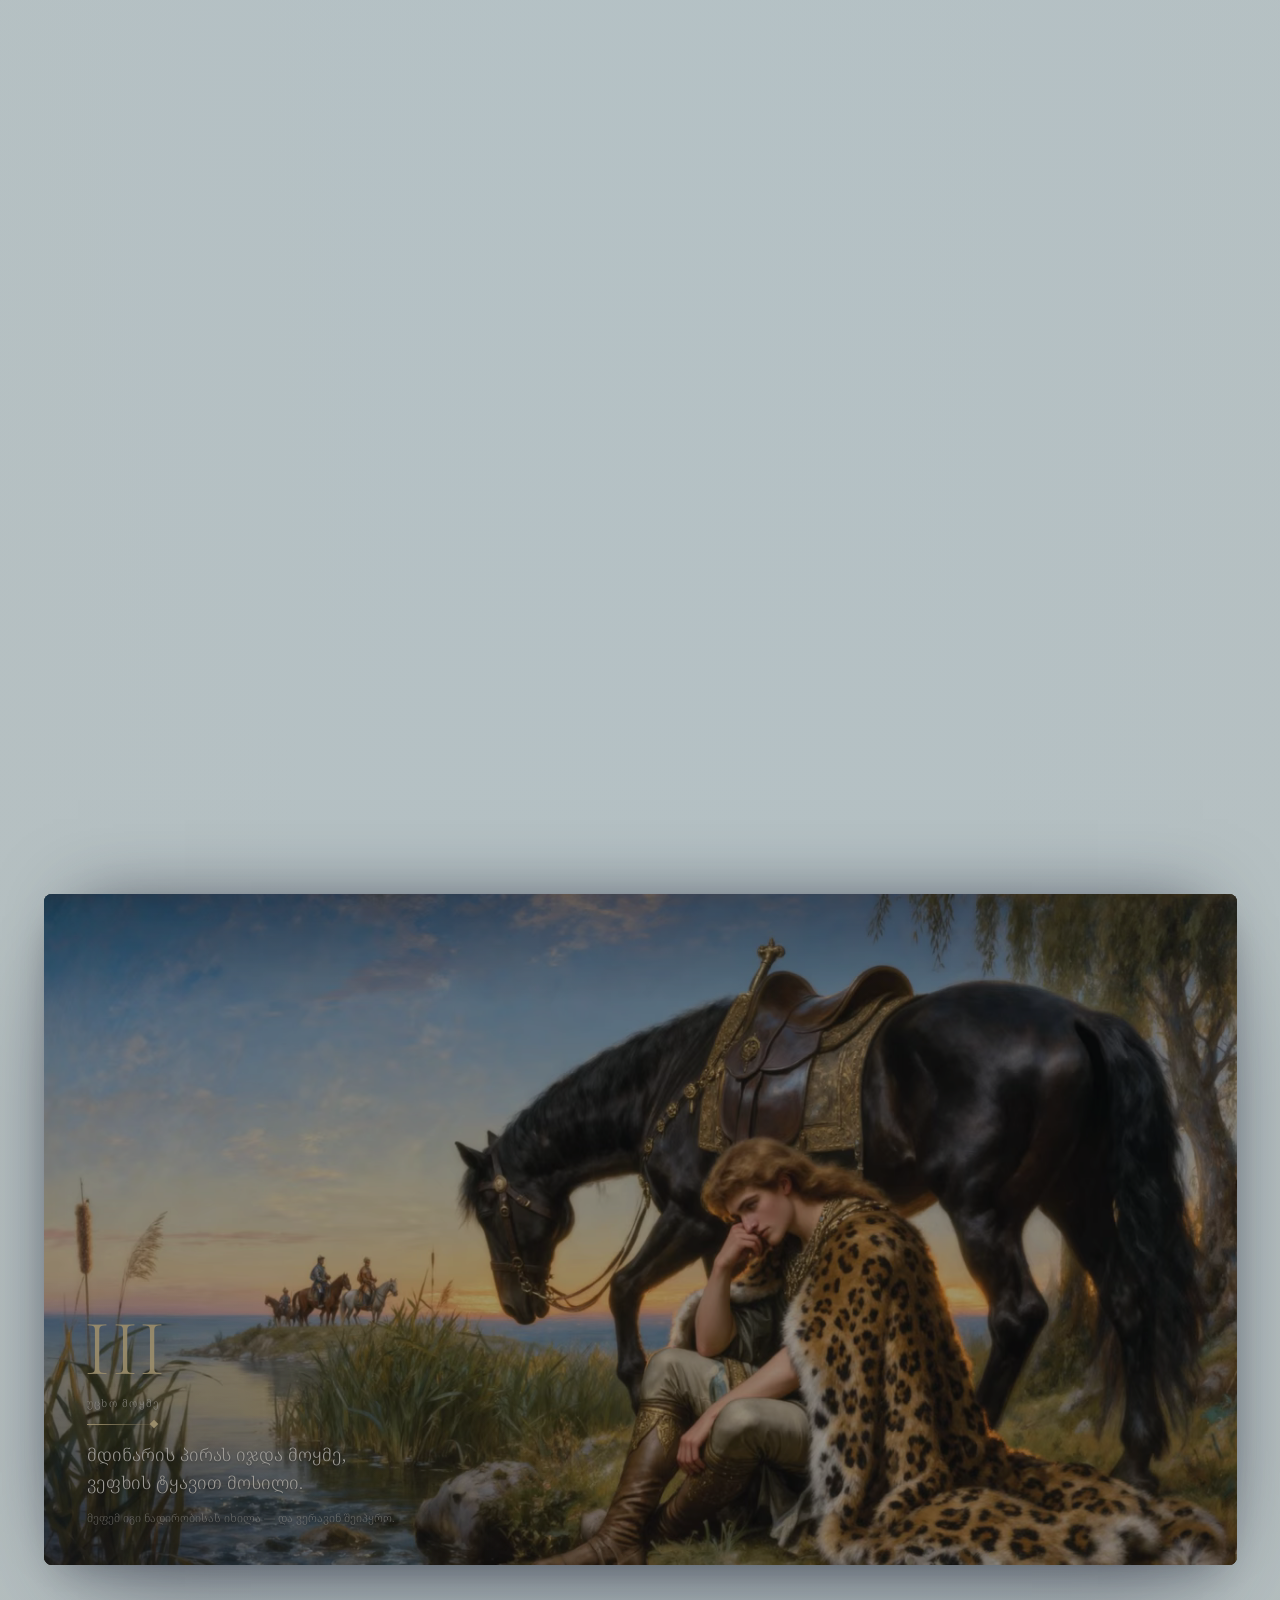
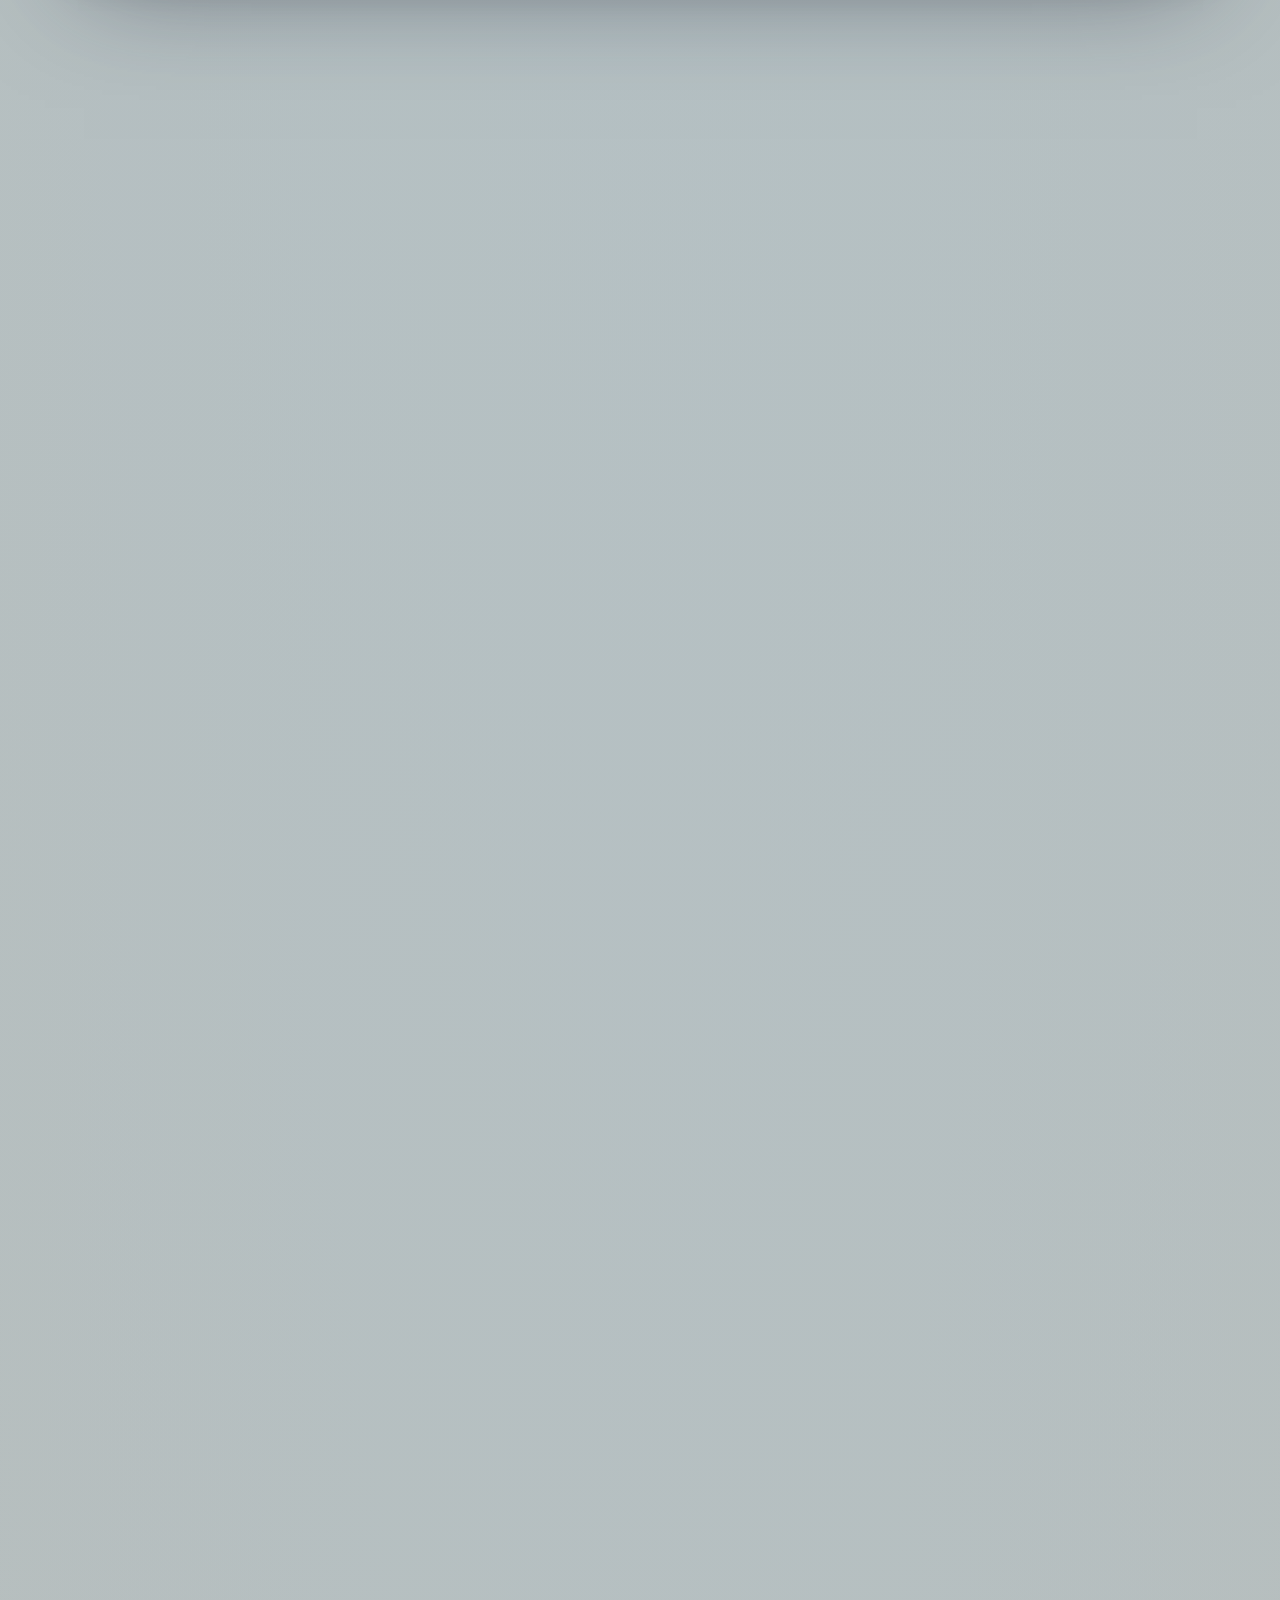
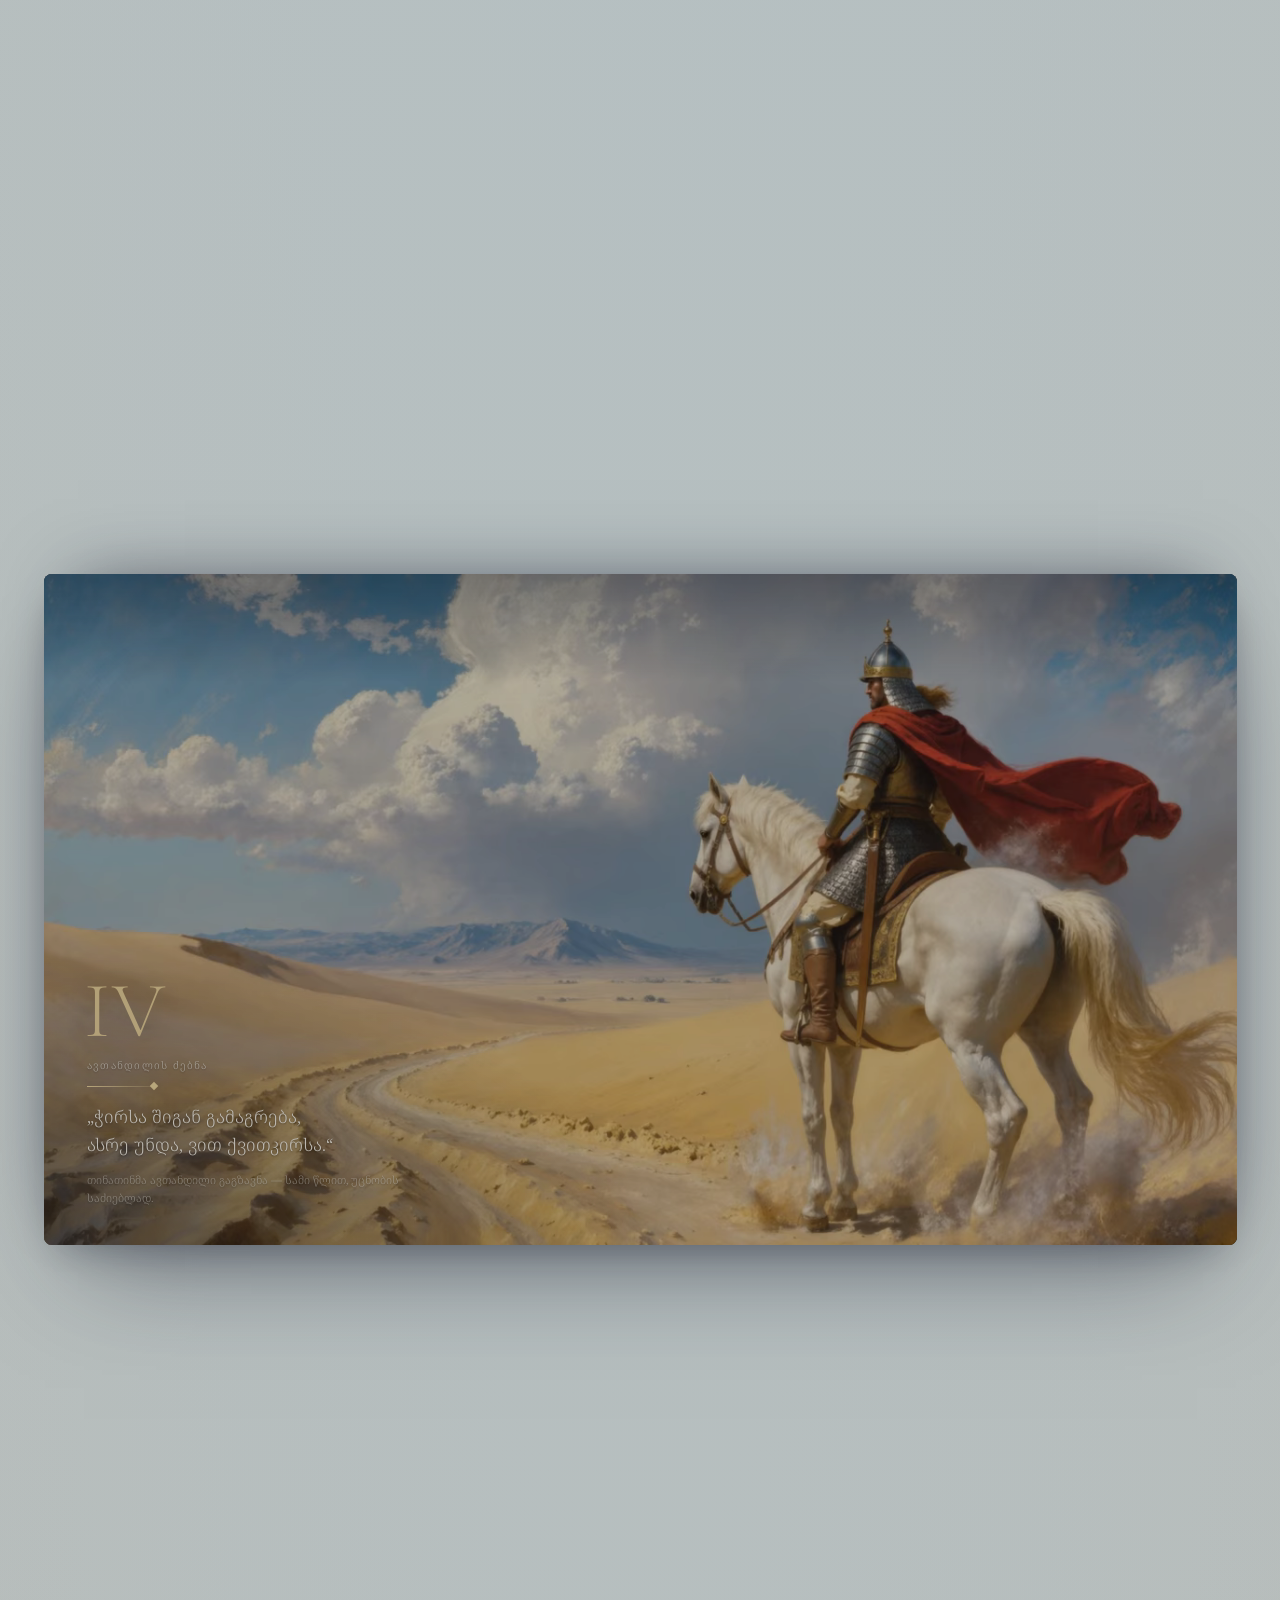
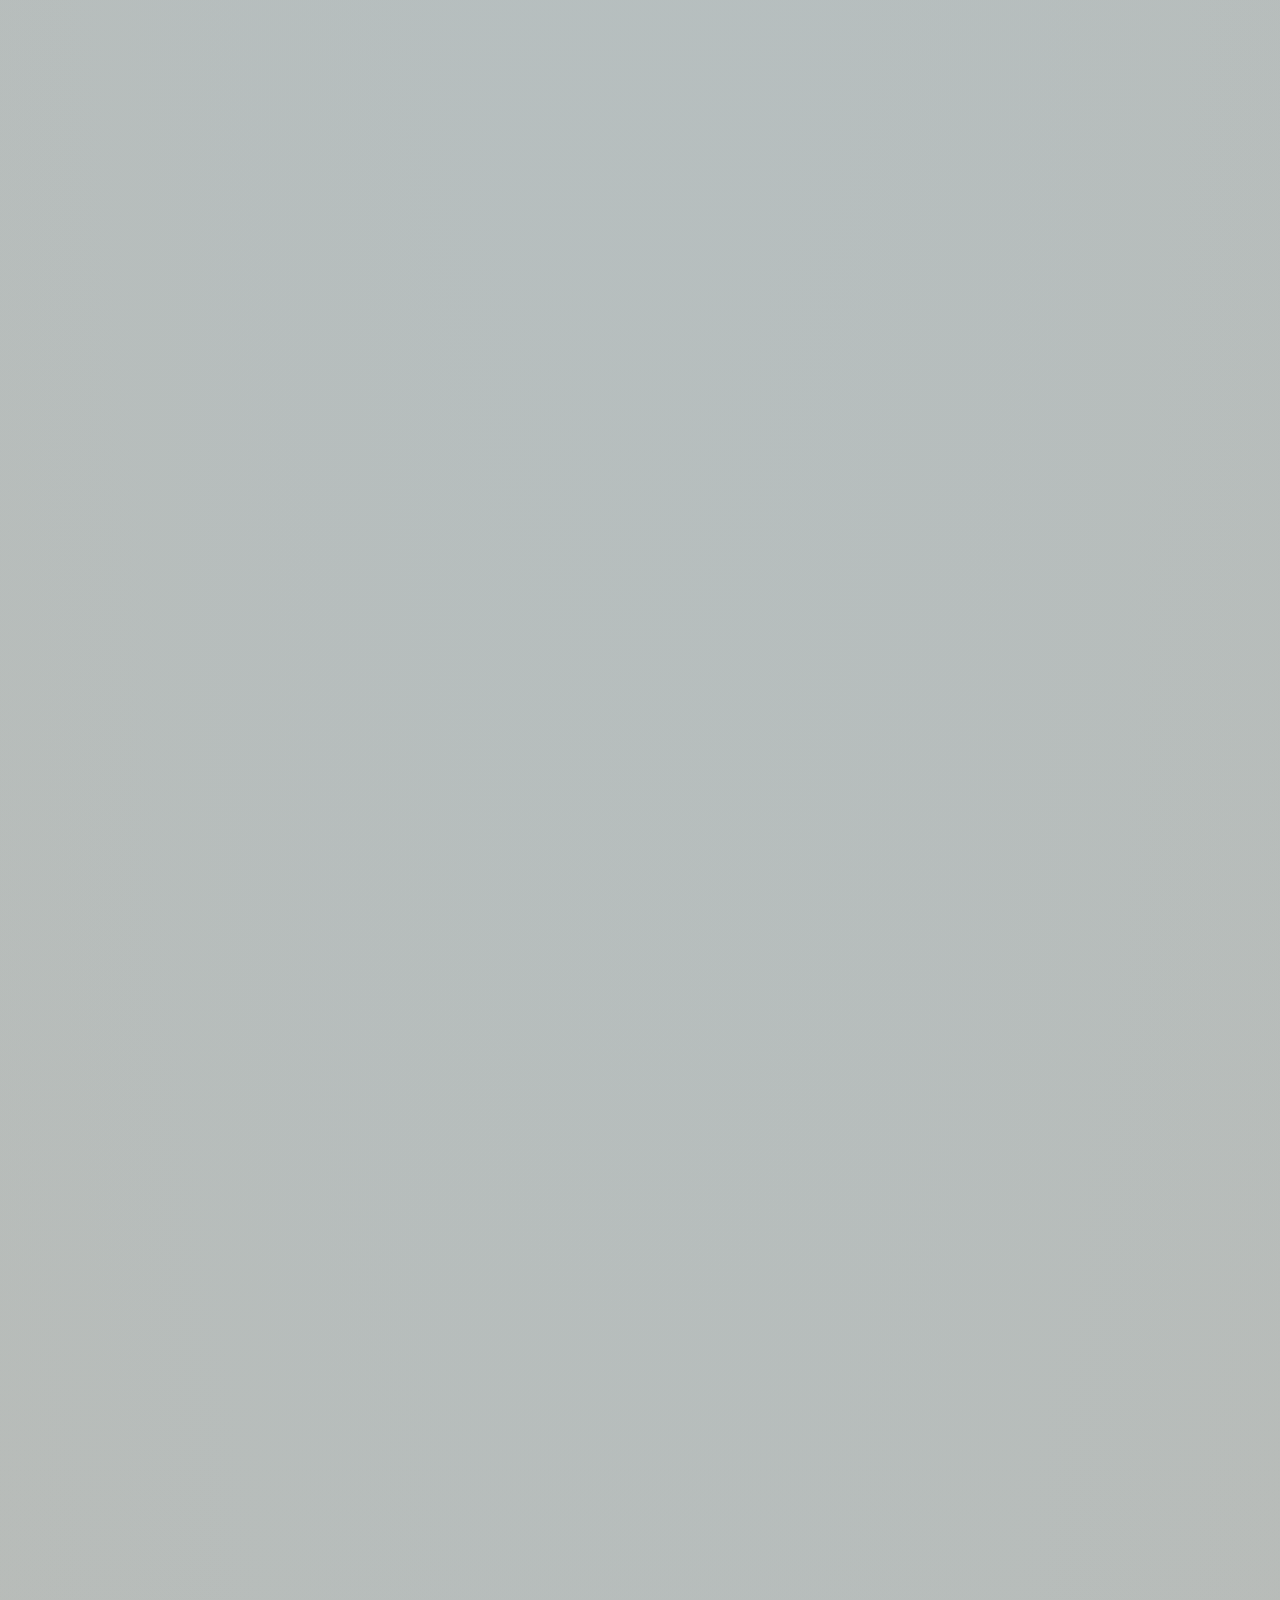
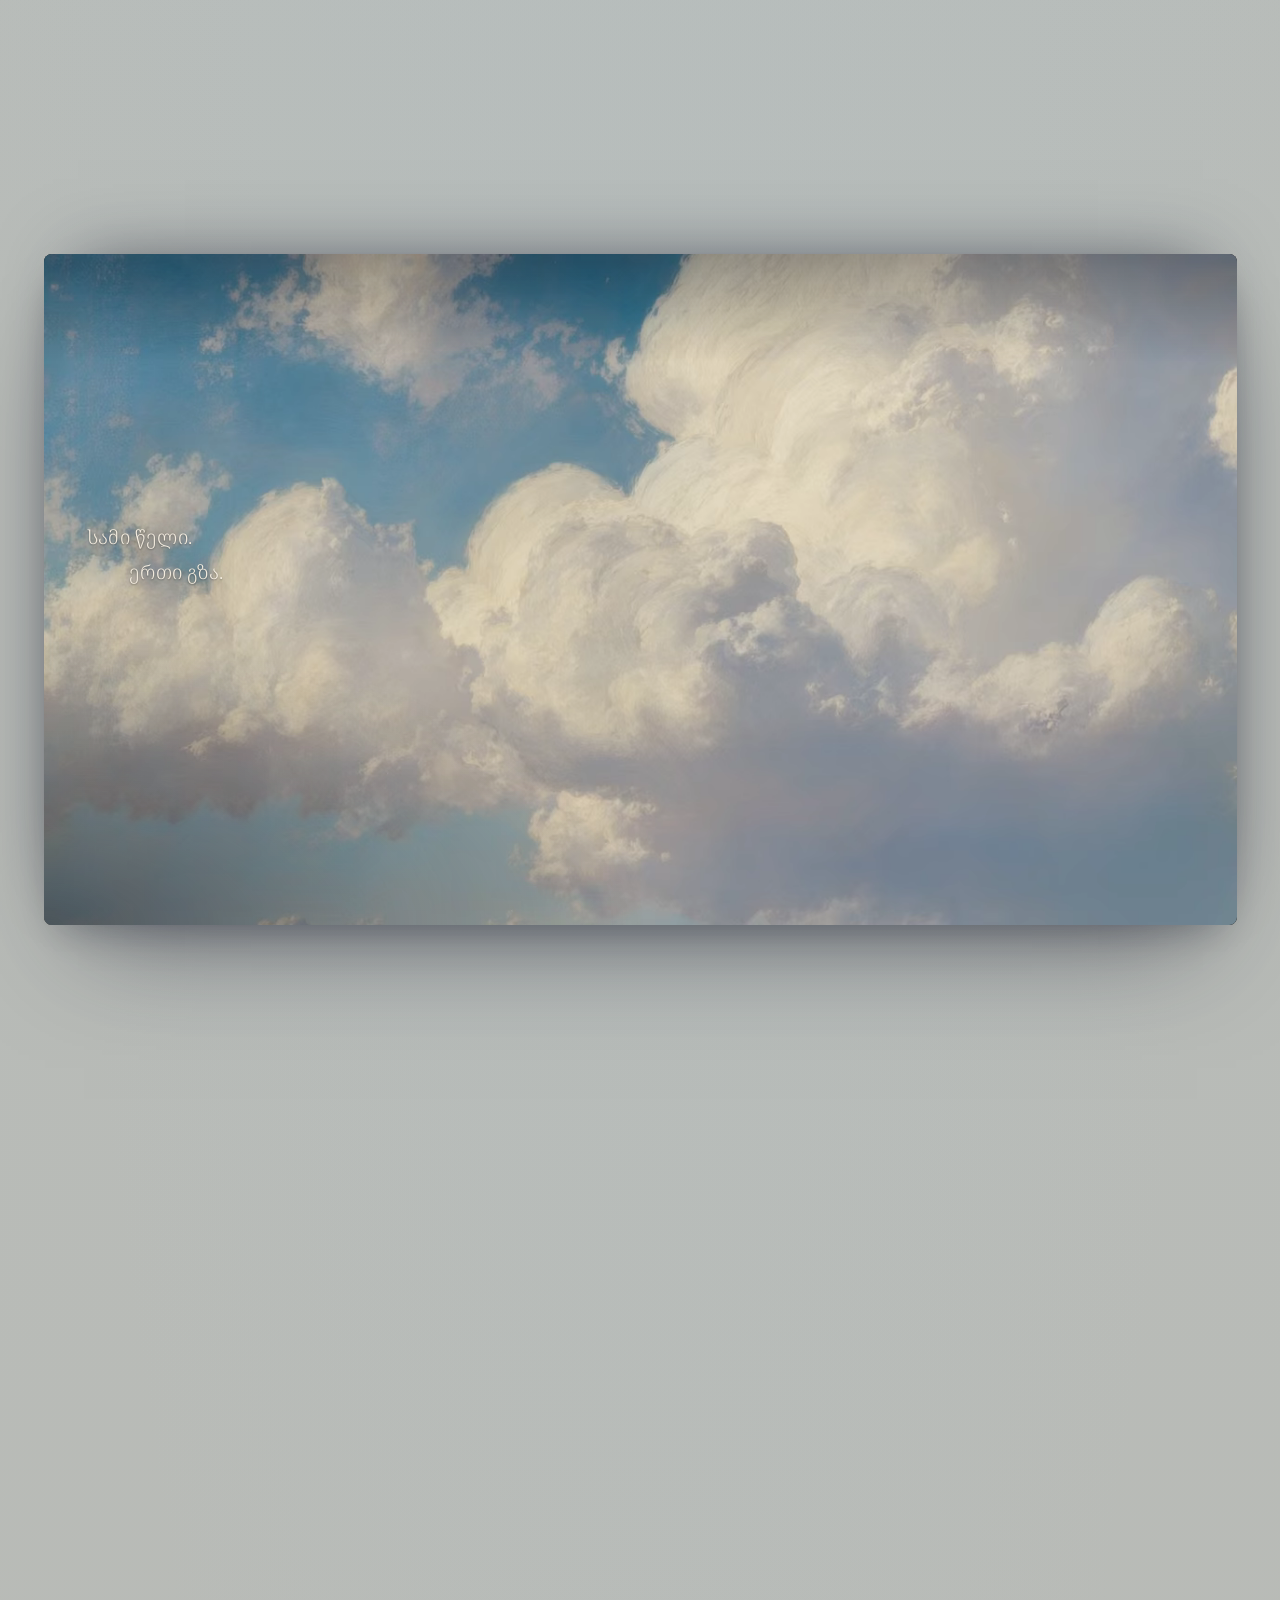
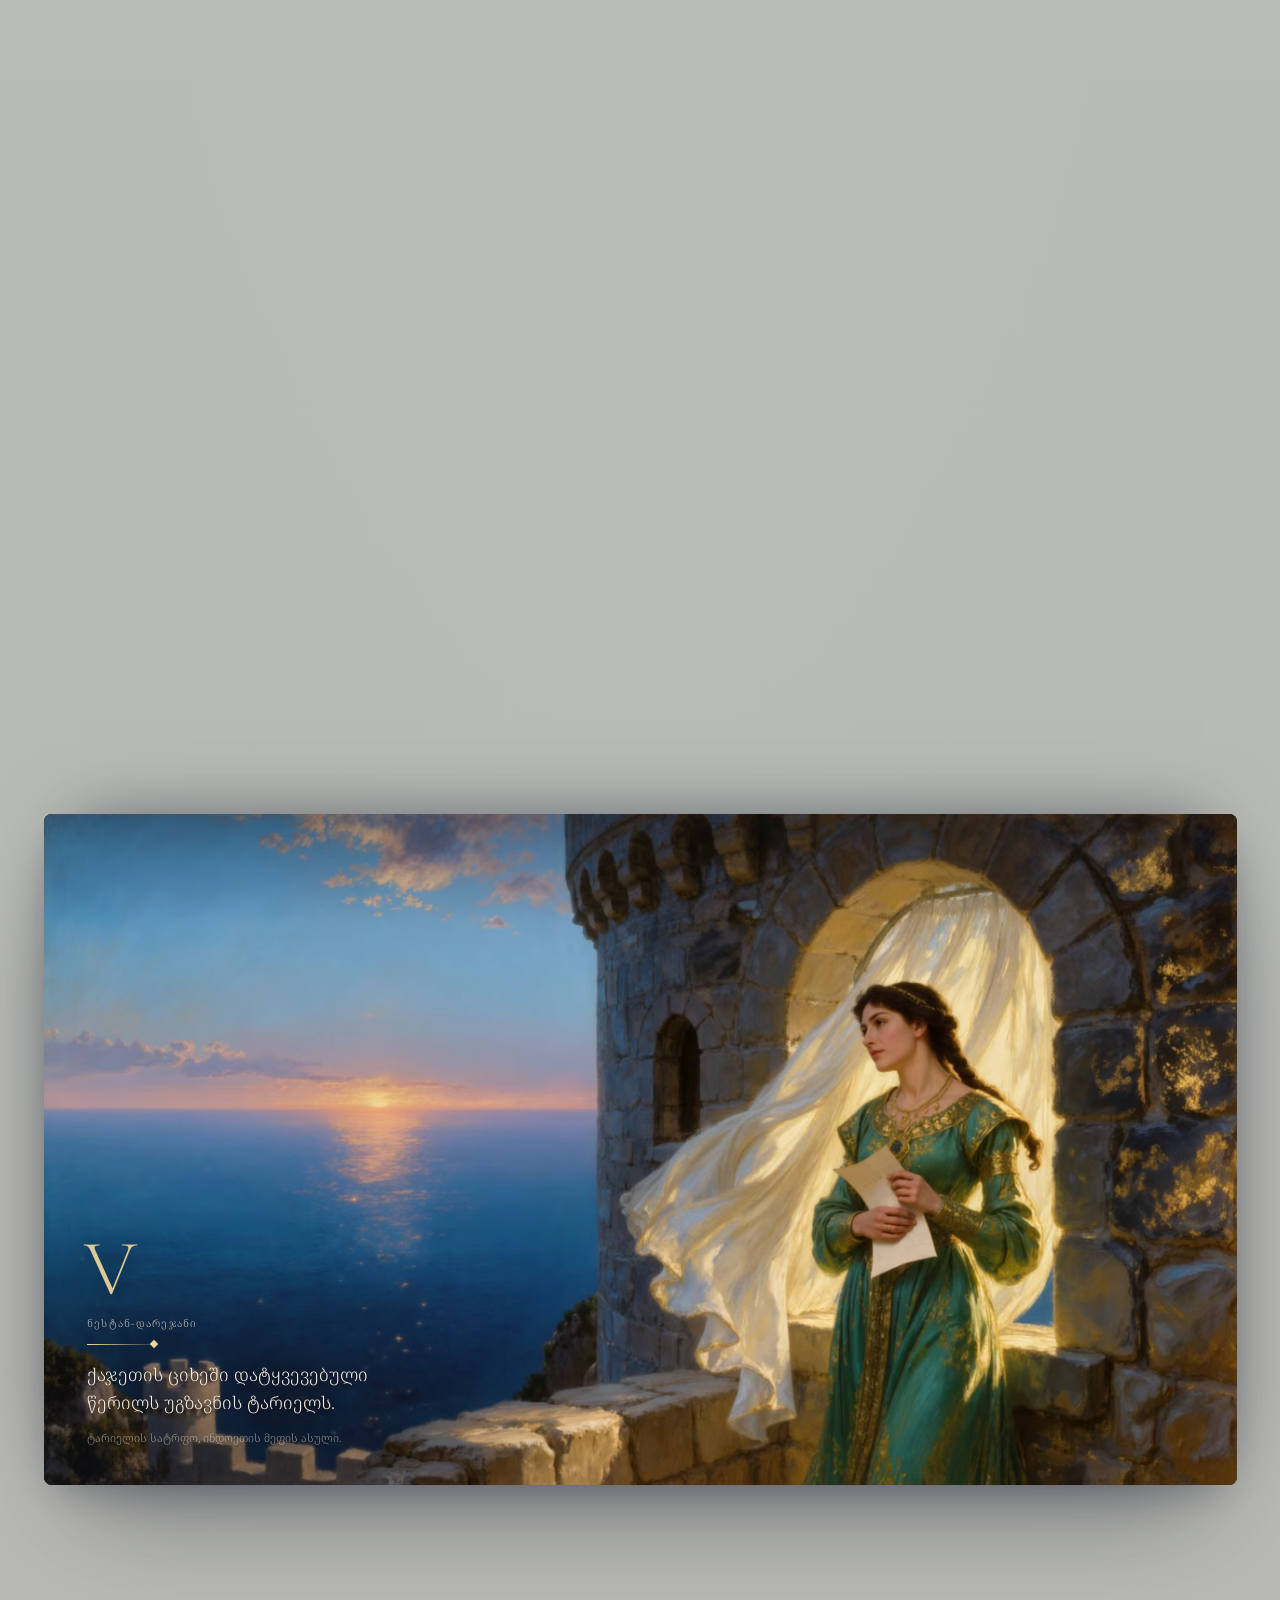
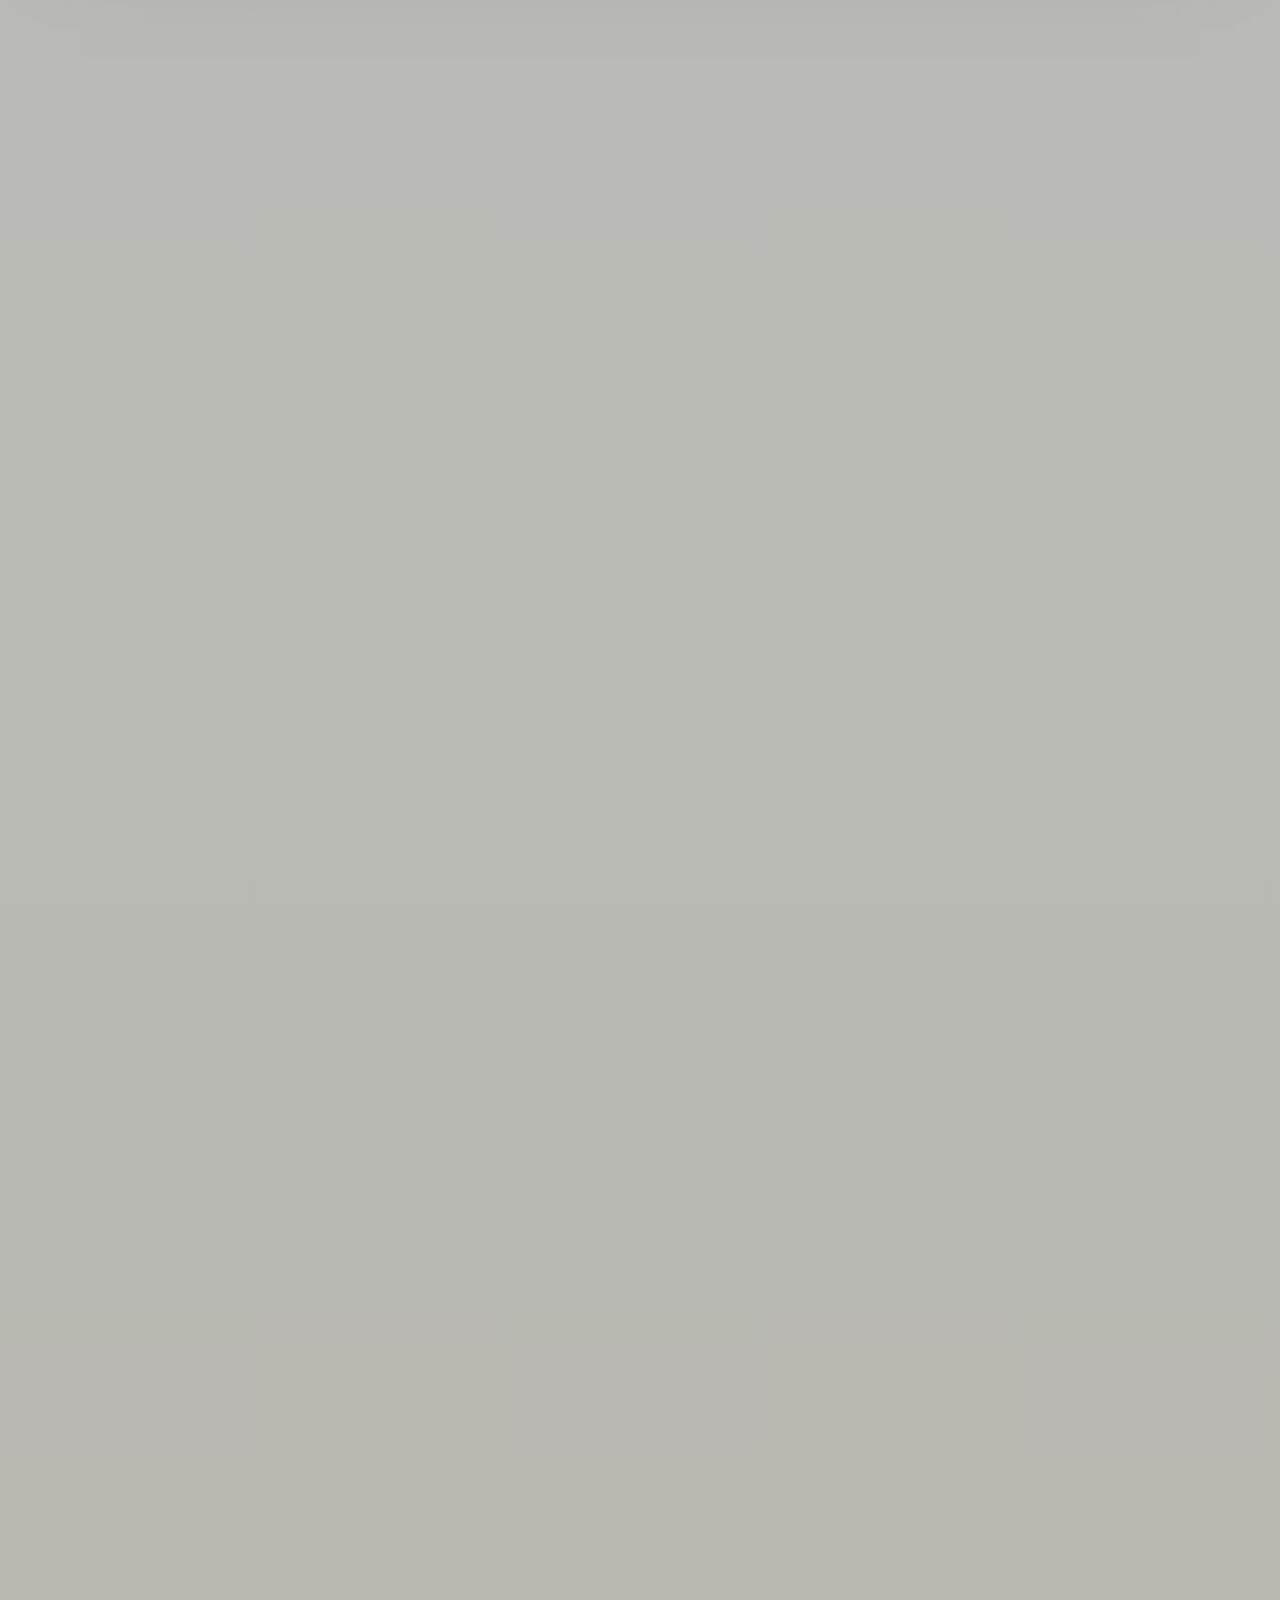
==== commit 657b38e6: "B: make the stickiness visible — acts as a deck of pinned cards The previous build pinned each act, " ====
--- a/b/index.html
+++ b/b/index.html
@@ -16,16 +16,207 @@
 </head>
 <body>
 
-<!-- ── the stage ──────────────────────────────────────────────
-     One framed card, fixed to the viewport. Its canvas shows the
-     scene videos, scrubbed by scroll, and every transition between
-     them. Nothing here plays on its own: a video advances only when
-     the page is scrolled. -->
-<div class="stage">
-  <figure class="card" id="card">
-    <canvas class="scene-canvas" id="gl" aria-hidden="true"></canvas>
-    <div class="scrim" aria-hidden="true"></div>
-
+<!-- ── the stack ──────────────────────────────────────────────
+     Each act is a card on a sticky pin. Scrolled to, a card rises from
+     below, pins to the screen and holds while its film runs; the next
+     card then slides up over it while it settles back and dims. All
+     pins share one parent, so every card stays stuck beneath the ones
+     that follow — a deck, built by the reader's scroll.
+
+     Films never play on their own: scroll writes their currentTime.
+     An act's parts arrive in data-o order once its card has pinned,
+     each with the entrance named in data-fx. Quotations from the poem
+     are set in „ “ ; lines without them are narration. -->
+<main class="stack" id="stack">
+  <section class="pin" id="act-0" data-scene="0" style="z-index:1">
+    <figure class="card card--prologue">
+      <video class="film" muted playsinline preload="none" disableremoteplayback
+             data-name="00-prologue" aria-hidden="true"></video>
+      <div class="scrim" aria-hidden="true"></div>
+      <div class="flare" aria-hidden="true"></div>
+      <article class="act act--prologue">
+        <p class="label" data-o="0" data-fx="rise">შოთა რუსთაველი</p>
+        <h1 class="title" data-o="1" data-fx="letters">ვეფხისტყაოსანი</h1>
+        <span class="rule" data-o="2" data-fx="draw" aria-hidden="true"></span>
+        <p class="verse" data-o="3" data-fx="lines">„რომელმან შექმნა სამყარო<br>ძალითა მით ძლიერითა“</p>
+        <p class="cue" data-o="4" data-fx="rise"><span aria-hidden="true"></span>ჩამოსქროლე — ამბავი იშლება</p>
+      </article>
+      <div class="dim" aria-hidden="true"></div>
+    </figure>
+  </section>
+  <div class="gap" aria-hidden="true"></div>
+  <section class="pin" id="act-1" data-scene="1" style="z-index:2">
+    <figure class="card">
+      <video class="film" muted playsinline preload="none" disableremoteplayback
+             data-name="01-tinatin" aria-hidden="true"></video>
+      <div class="scrim" aria-hidden="true"></div>
+      <div class="flare" aria-hidden="true"></div>
+      <article class="act">
+        <span class="numeral" data-o="0" data-fx="num" aria-hidden="true">II</span>
+        <p class="label" data-o="1" data-fx="rise">თინათინის მეფობა</p>
+        <span class="rule" data-o="2" data-fx="draw" aria-hidden="true"></span>
+        <p class="verse" data-o="3" data-fx="lines">„ლეკვი ლომისა სწორია,<br>ძუ იყოს, თუნდა ხვადია.“</p>
+        <p class="gloss" data-o="5" data-fx="blur">არაბეთის მეფე როსტევანი ტახტს თავის ასულს უთმობს.</p>
+      </article>
+      <div class="dim" aria-hidden="true"></div>
+    </figure>
+  </section>
+  <div class="gap" aria-hidden="true"></div>
+  <section class="pin" id="act-2" data-scene="2" style="z-index:3">
+    <figure class="card">
+      <video class="film" muted playsinline preload="none" disableremoteplayback
+             data-name="02-stranger" aria-hidden="true"></video>
+      <div class="scrim" aria-hidden="true"></div>
+      <div class="flare" aria-hidden="true"></div>
+      <article class="act">
+        <span class="numeral" data-o="0" data-fx="num" aria-hidden="true">III</span>
+        <p class="label" data-o="1" data-fx="rise">უცხო მოყმე</p>
+        <span class="rule" data-o="2" data-fx="draw" aria-hidden="true"></span>
+        <p class="verse" data-o="3" data-fx="lines">მდინარის პირას იჯდა მოყმე,<br>ვეფხის ტყავით მოსილი.</p>
+        <p class="gloss" data-o="5" data-fx="blur">მეფემ იგი ნადირობისას იხილა — და ვერავინ შეიპყრო.</p>
+      </article>
+      <div class="dim" aria-hidden="true"></div>
+    </figure>
+  </section>
+  <div class="gap" aria-hidden="true"></div>
+  <section class="pin" id="act-3" data-scene="3" style="z-index:4">
+    <figure class="card">
+      <video class="film" muted playsinline preload="none" disableremoteplayback
+             data-name="03-quest" aria-hidden="true"></video>
+      <div class="scrim" aria-hidden="true"></div>
+      <div class="flare" aria-hidden="true"></div>
+      <article class="act">
+        <span class="numeral" data-o="0" data-fx="num" aria-hidden="true">IV</span>
+        <p class="label" data-o="1" data-fx="rise">ავთანდილის ძებნა</p>
+        <span class="rule" data-o="2" data-fx="draw" aria-hidden="true"></span>
+        <p class="verse" data-o="3" data-fx="lines">„ჭირსა შიგან გამაგრება,<br>ასრე უნდა, ვით ქვითკირსა.“</p>
+        <p class="gloss" data-o="5" data-fx="blur">თინათინმა ავთანდილი გაგზავნა — სამი წლით, უცნობის საძიებლად.</p>
+      </article>
+      <div class="dim" aria-hidden="true"></div>
+    </figure>
+  </section>
+  <div class="gap" aria-hidden="true"></div>
+  <section class="pin" id="act-4" data-scene="4" style="z-index:5">
+    <figure class="card">
+      <video class="film" muted playsinline preload="none" disableremoteplayback
+             data-name="04-sky" aria-hidden="true"></video>
+      <div class="scrim" aria-hidden="true"></div>
+      <div class="flare" aria-hidden="true"></div>
+      <article class="act act--breath">
+        <p class="verse" data-o="0" data-fx="letters">სამი წელი.</p>
+        <p class="verse" data-o="2" data-fx="letters">ერთი გზა.</p>
+      </article>
+      <div class="dim" aria-hidden="true"></div>
+    </figure>
+  </section>
+  <div class="gap" aria-hidden="true"></div>
+  <section class="pin" id="act-5" data-scene="5" style="z-index:6">
+    <figure class="card">
+      <video class="film" muted playsinline preload="none" disableremoteplayback
+             data-name="05-nestan" aria-hidden="true"></video>
+      <div class="scrim" aria-hidden="true"></div>
+      <div class="flare" aria-hidden="true"></div>
+      <article class="act">
+        <span class="numeral" data-o="0" data-fx="num" aria-hidden="true">V</span>
+        <p class="label" data-o="1" data-fx="rise">ნესტან-დარეჯანი</p>
+        <span class="rule" data-o="2" data-fx="draw" aria-hidden="true"></span>
+        <p class="verse" data-o="3" data-fx="lines">ქაჯეთის ციხეში დატყვევებული<br>წერილს უგზავნის ტარიელს.</p>
+        <p class="gloss" data-o="5" data-fx="blur">ტარიელის სატრფო, ინდოეთის მეფის ასული.</p>
+      </article>
+      <div class="dim" aria-hidden="true"></div>
+    </figure>
+  </section>
+  <div class="gap" aria-hidden="true"></div>
+  <section class="pin" id="act-6" data-scene="6" style="z-index:7">
+    <figure class="card">
+      <video class="film" muted playsinline preload="none" disableremoteplayback
+             data-name="06-brothers" aria-hidden="true"></video>
+      <div class="scrim" aria-hidden="true"></div>
+      <div class="flare" aria-hidden="true"></div>
+      <article class="act">
+        <span class="numeral" data-o="0" data-fx="num" aria-hidden="true">VI</span>
+        <p class="label" data-o="1" data-fx="rise">ძმადნაფიცნი</p>
+        <span class="rule" data-o="2" data-fx="draw" aria-hidden="true"></span>
+        <p class="verse" data-o="3" data-fx="lines">ავთანდილი, ტარიელი, ფრიდონი —<br>სამი ხმალი, ერთი ფიცი.</p>
+        <p class="gloss" data-o="5" data-fx="blur">მეგობრობა და ერთგულება — პოემის ხერხემალი.</p>
+      </article>
+      <div class="dim" aria-hidden="true"></div>
+    </figure>
+  </section>
+  <div class="gap" aria-hidden="true"></div>
+  <section class="pin" id="act-7" data-scene="7" style="z-index:8">
+    <figure class="card">
+      <video class="film" muted playsinline preload="none" disableremoteplayback
+             data-name="07-kajeti" aria-hidden="true"></video>
+      <div class="scrim" aria-hidden="true"></div>
+      <div class="flare" aria-hidden="true"></div>
+      <article class="act">
+        <span class="numeral" data-o="0" data-fx="num" aria-hidden="true">VII</span>
+        <p class="label" data-o="1" data-fx="rise">ქაჯეთის ციხე</p>
+        <span class="rule" data-o="2" data-fx="draw" aria-hidden="true"></span>
+        <p class="verse" data-o="3" data-fx="lines">„სჯობს სიცოცხლესა ნაძრახსა<br>სიკვდილი სახელოვანი.“</p>
+        <p class="gloss" data-o="5" data-fx="blur">სამმა რაინდმა ქაჯეთი აიღო და ნესტანი იხსნა.</p>
+      </article>
+      <div class="dim" aria-hidden="true"></div>
+    </figure>
+  </section>
+  <div class="gap" aria-hidden="true"></div>
+  <section class="pin" id="act-8" data-scene="8" style="z-index:9">
+    <figure class="card">
+      <video class="film" muted playsinline preload="none" disableremoteplayback
+             data-name="08-feast" aria-hidden="true"></video>
+      <div class="scrim" aria-hidden="true"></div>
+      <div class="flare" aria-hidden="true"></div>
+      <article class="act">
+        <span class="numeral" data-o="0" data-fx="num" aria-hidden="true">VIII</span>
+        <p class="label" data-o="1" data-fx="rise">ეპილოგი</p>
+        <span class="rule" data-o="2" data-fx="draw" aria-hidden="true"></span>
+        <p class="verse" data-o="3" data-fx="lines">„ბოროტსა სძლია კეთილმან,<br>არსება მისი გრძელია.“</p>
+        <p class="gloss" data-o="5" data-fx="blur">ორი ქორწილი — ტარიელისა და ნესტანის, ავთანდილისა და თინათინის.</p>
+      </article>
+      <div class="dim" aria-hidden="true"></div>
+    </figure>
+  </section>
+  <div class="gap" aria-hidden="true"></div>
+  <section class="pin" id="act-9" data-scene="9" style="z-index:10">
+    <figure class="card">
+      <video class="film" muted playsinline preload="none" disableremoteplayback
+             data-name="09-colophon" aria-hidden="true"></video>
+      <div class="scrim" aria-hidden="true"></div>
+      <div class="flare" aria-hidden="true"></div>
+      <article class="act">
+        <p class="label" data-o="0" data-fx="rise">ბოლოთქმა</p>
+        <span class="rule" data-o="1" data-fx="draw" aria-hidden="true"></span>
+        <p class="verse" data-o="2" data-fx="lines">„ესე ამბავი სპარსული,<br>ქართულად ნათარგმანები“</p>
+        <p class="gloss" data-o="4" data-fx="blur">შოთა რუსთაველი · XII საუკუნე</p>
+      </article>
+      <div class="dim" aria-hidden="true"></div>
+    </figure>
+  </section>
+  <div class="gap" aria-hidden="true"></div>
+  <section class="pin" id="act-10" data-scene="10" style="z-index:11">
+    <figure class="card card--paper">
+      <div class="parchment" aria-hidden="true"></div>
+      <article class="act act--end on-paper">
+        <p class="label" data-o="0" data-fx="rise">დასასრული</p>
+        <p class="end-title" data-o="1" data-fx="letters">ვეფხისტყაოსანი</p>
+        <span class="rule rule--center" data-o="2" data-fx="draw" aria-hidden="true"></span>
+        <p class="gloss" data-o="3" data-fx="blur">რვა აქტი · შოთა რუსთაველის ლეგენდა</p>
+        <p class="end-links" data-o="4" data-fx="rise">
+        <button type="button" class="pill" data-jump="0">თავიდან</button>
+        <a class="pill pill--ghost" href="../">A ვერსია</a>
+        </p>
+      </article>
+      <div class="dim" aria-hidden="true"></div>
+    </figure>
+  </section>
+  <div class="gap" aria-hidden="true"></div>
+</main>
+
+<!-- chrome and gold motes float over whichever card is on top -->
+<canvas class="motes" id="motes" aria-hidden="true"></canvas>
+<div class="hud" id="hud">
+  <div class="hud__frame" id="hudFrame">
     <header class="chrome">
       <a class="brand" href="#act-0" data-jump="0" aria-label="ვეფხისტყაოსანი — დასაწყისი">ვეფხისტყაოსანი</a>
       <nav class="acts" aria-label="აქტები">
@@ -39,155 +230,12 @@
         <button type="button" data-jump="8" aria-label="VIII — ეპილოგი">VIII</button>
       </nav>
     </header>
-
     <footer class="meter" aria-hidden="true">
       <span class="meter__bar"><i id="meterFill"></i></span>
       <span class="meter__count"><b id="actNow">I</b><span>/</span>VIII</span>
     </footer>
-  </figure>
+  </div>
 </div>
-
-<!-- ── the acts ───────────────────────────────────────────────
-     Each act is a tall section with a sticky pin. While the pin holds,
-     scroll runs the act's video; once it has settled, the act's parts
-     arrive one by one in data-o order (numeral, label, rule, lines,
-     gloss) with the entrance named in data-fx, then leave together
-     before the next transition. Quotations from the poem are set in
-     „ “ ; lines without them are narration. -->
-<main class="story" id="story">
-
-  <section class="sec" id="act-0" data-scene="0">
-    <div class="pin"><div class="frame">
-      <article class="act act--prologue">
-        <p class="label" data-o="0" data-fx="rise">შოთა რუსთაველი</p>
-        <h1 class="title" data-o="1" data-fx="letters">ვეფხისტყაოსანი</h1>
-        <span class="rule" data-o="2" data-fx="draw" aria-hidden="true"></span>
-        <p class="verse" data-o="3" data-fx="lines">„რომელმან შექმნა სამყარო<br>ძალითა მით ძლიერითა“</p>
-        <p class="cue" data-o="4" data-fx="rise"><span aria-hidden="true"></span>ჩამოსქროლე — ამბავი იშლება</p>
-      </article>
-    </div></div>
-  </section>
-
-  <section class="sec" id="act-1" data-scene="1">
-    <div class="pin"><div class="frame">
-      <article class="act">
-        <span class="numeral" data-o="0" data-fx="num" aria-hidden="true">II</span>
-        <p class="label" data-o="1" data-fx="rise">თინათინის მეფობა</p>
-        <span class="rule" data-o="2" data-fx="draw" aria-hidden="true"></span>
-        <p class="verse" data-o="3" data-fx="lines">„ლეკვი ლომისა სწორია,<br>ძუ იყოს, თუნდა ხვადია.“</p>
-        <p class="gloss" data-o="5" data-fx="blur">არაბეთის მეფე როსტევანი ტახტს თავის ასულს უთმობს.</p>
-      </article>
-    </div></div>
-  </section>
-
-  <section class="sec" id="act-2" data-scene="2">
-    <div class="pin"><div class="frame">
-      <article class="act">
-        <span class="numeral" data-o="0" data-fx="num" aria-hidden="true">III</span>
-        <p class="label" data-o="1" data-fx="rise">უცხო მოყმე</p>
-        <span class="rule" data-o="2" data-fx="draw" aria-hidden="true"></span>
-        <p class="verse" data-o="3" data-fx="lines">მდინარის პირას იჯდა მოყმე,<br>ვეფხის ტყავით მოსილი.</p>
-        <p class="gloss" data-o="5" data-fx="blur">მეფემ იგი ნადირობისას იხილა — და ვერავინ შეიპყრო.</p>
-      </article>
-    </div></div>
-  </section>
-
-  <section class="sec" id="act-3" data-scene="3">
-    <div class="pin"><div class="frame">
-      <article class="act">
-        <span class="numeral" data-o="0" data-fx="num" aria-hidden="true">IV</span>
-        <p class="label" data-o="1" data-fx="rise">ავთანდილის ძებნა</p>
-        <span class="rule" data-o="2" data-fx="draw" aria-hidden="true"></span>
-        <p class="verse" data-o="3" data-fx="lines">„ჭირსა შიგან გამაგრება,<br>ასრე უნდა, ვით ქვითკირსა.“</p>
-        <p class="gloss" data-o="5" data-fx="blur">თინათინმა ავთანდილი გაგზავნა — სამი წლით, უცნობის საძიებლად.</p>
-      </article>
-    </div></div>
-  </section>
-
-  <section class="sec" id="act-4" data-scene="4">
-    <div class="pin"><div class="frame">
-      <article class="act act--breath">
-        <p class="verse" data-o="0" data-fx="letters">სამი წელი.</p>
-        <p class="verse" data-o="2" data-fx="letters">ერთი გზა.</p>
-      </article>
-    </div></div>
-  </section>
-
-  <section class="sec" id="act-5" data-scene="5">
-    <div class="pin"><div class="frame">
-      <article class="act">
-        <span class="numeral" data-o="0" data-fx="num" aria-hidden="true">V</span>
-        <p class="label" data-o="1" data-fx="rise">ნესტან-დარეჯანი</p>
-        <span class="rule" data-o="2" data-fx="draw" aria-hidden="true"></span>
-        <p class="verse" data-o="3" data-fx="lines">ქაჯეთის ციხეში დატყვევებული<br>წერილს უგზავნის ტარიელს.</p>
-        <p class="gloss" data-o="5" data-fx="blur">ტარიელის სატრფო, ინდოეთის მეფის ასული.</p>
-      </article>
-    </div></div>
-  </section>
-
-  <section class="sec" id="act-6" data-scene="6">
-    <div class="pin"><div class="frame">
-      <article class="act">
-        <span class="numeral" data-o="0" data-fx="num" aria-hidden="true">VI</span>
-        <p class="label" data-o="1" data-fx="rise">ძმადნაფიცნი</p>
-        <span class="rule" data-o="2" data-fx="draw" aria-hidden="true"></span>
-        <p class="verse" data-o="3" data-fx="lines">ავთანდილი, ტარიელი, ფრიდონი —<br>სამი ხმალი, ერთი ფიცი.</p>
-        <p class="gloss" data-o="5" data-fx="blur">მეგობრობა და ერთგულება — პოემის ხერხემალი.</p>
-      </article>
-    </div></div>
-  </section>
-
-  <section class="sec" id="act-7" data-scene="7">
-    <div class="pin"><div class="frame">
-      <article class="act">
-        <span class="numeral" data-o="0" data-fx="num" aria-hidden="true">VII</span>
-        <p class="label" data-o="1" data-fx="rise">ქაჯეთის ციხე</p>
-        <span class="rule" data-o="2" data-fx="draw" aria-hidden="true"></span>
-        <p class="verse" data-o="3" data-fx="lines">„სჯობს სიცოცხლესა ნაძრახსა<br>სიკვდილი სახელოვანი.“</p>
-        <p class="gloss" data-o="5" data-fx="blur">სამმა რაინდმა ქაჯეთი აიღო და ნესტანი იხსნა.</p>
-      </article>
-    </div></div>
-  </section>
-
-  <section class="sec" id="act-8" data-scene="8">
-    <div class="pin"><div class="frame">
-      <article class="act">
-        <span class="numeral" data-o="0" data-fx="num" aria-hidden="true">VIII</span>
-        <p class="label" data-o="1" data-fx="rise">ეპილოგი</p>
-        <span class="rule" data-o="2" data-fx="draw" aria-hidden="true"></span>
-        <p class="verse" data-o="3" data-fx="lines">„ბოროტსა სძლია კეთილმან,<br>არსება მისი გრძელია.“</p>
-        <p class="gloss" data-o="5" data-fx="blur">ორი ქორწილი — ტარიელისა და ნესტანის, ავთანდილისა და თინათინის.</p>
-      </article>
-    </div></div>
-  </section>
-
-  <section class="sec" id="act-9" data-scene="9">
-    <div class="pin"><div class="frame">
-      <article class="act">
-        <p class="label" data-o="0" data-fx="rise">ბოლოთქმა</p>
-        <span class="rule" data-o="1" data-fx="draw" aria-hidden="true"></span>
-        <p class="verse" data-o="2" data-fx="lines">„ესე ამბავი სპარსული,<br>ქართულად ნათარგმანები“</p>
-        <p class="gloss" data-o="4" data-fx="blur">შოთა რუსთაველი · XII საუკუნე</p>
-      </article>
-    </div></div>
-  </section>
-
-  <section class="sec" id="act-10" data-scene="10">
-    <div class="pin"><div class="frame">
-      <article class="act act--end on-paper">
-        <p class="label" data-o="0" data-fx="rise">დასასრული</p>
-        <p class="end-title" data-o="1" data-fx="letters">ვეფხისტყაოსანი</p>
-        <span class="rule rule--center" data-o="2" data-fx="draw" aria-hidden="true"></span>
-        <p class="gloss" data-o="3" data-fx="blur">რვა აქტი · შოთა რუსთაველის ლეგენდა</p>
-        <p class="end-links" data-o="4" data-fx="rise">
-          <button type="button" class="pill" data-jump="0">თავიდან</button>
-          <a class="pill pill--ghost" href="../">A ვერსია</a>
-        </p>
-      </article>
-    </div></div>
-  </section>
-
-</main>
 
 <noscript>
   <p class="noscript">ეს გვერდი სქროლით მართულ ანიმაციას იყენებს და JavaScript სჭირდება.</p>
--- a/b/assets/css/b.css
+++ b/b/assets/css/b.css
@@ -43,35 +43,82 @@
 button{ font:inherit; color:inherit; background:none; border:0; padding:0; cursor:pointer; }
 :focus-visible{ outline:1.5px solid var(--gold-hi); outline-offset:3px; border-radius:2px; }
 
-/* ── stage & card ───────────────────────────────────────── */
-/* The stage and every act's pin share one geometry, so the words
-   pinned in a section sit exactly on the painting behind them. */
-.stage, .pin{
+/* ── the stack ─────────────────────────────────────────────
+   Every pin is a direct child of .stack and sticks at the top, so a
+   pinned card stays put underneath the cards that follow; the gaps
+   between pins (sized in script) are how long each act holds. */
+.stack{ position:relative; }
+.pin, .hud{
   height:100svh;
   display:grid; place-items:center;
   padding:clamp(14px, 3.4vw, 56px);
-}
-.stage{
-  position:fixed; top:0; left:0; right:0; z-index:0;
   pointer-events:none;
 }
-.card, .frame{
+.pin{ position:sticky; top:0; }
+.gap{ height:200svh; }               /* rewritten in script */
+
+.card, .hud__frame{
   position:relative; margin:0;
   width:min(100%, calc((100svh - 2 * clamp(14px, 3.4vw, 56px)) * 16 / 9));
   aspect-ratio:16 / 9;
 }
 .card{
-  border-radius:7px;
+  border-radius:8px;
   overflow:hidden;
-  background:#e8dcc4;
+  background:#2b2a28;
   box-shadow:
+    0 -24px 70px -34px rgba(24,28,44,.55),
     0 50px 110px -40px rgba(24,28,44,.55),
-    0 18px 40px -18px rgba(24,28,44,.35),
-    0 0 0 1px rgba(255,255,255,.18) inset;
-  pointer-events:auto;
+    0 18px 40px -18px rgba(24,28,44,.35);
+  transform-origin:50% 30%;
+  will-change:transform;
   isolation:isolate;
 }
-.scene-canvas{ position:absolute; inset:0; width:100%; height:100%; display:block; }
+.card.is-gone{ visibility:hidden; }
+
+/* the film fills the card; while a card rises it starts a little
+   large and settles, so the card reads as a window, not a sticker */
+.film{
+  position:absolute; inset:0; width:100%; height:100%;
+  object-fit:cover; display:block;
+  background:#2b2a28 center / cover no-repeat;
+  transform-origin:50% 40%;
+  will-change:transform;
+}
+
+/* a card settling back under the next one goes dim */
+.dim{
+  position:absolute; inset:0; z-index:5; pointer-events:none;
+  background:#0d1018; opacity:0;
+}
+
+/* one band of warm light crosses each act as it pins */
+.flare{
+  position:absolute; top:-20%; bottom:-20%; left:0; width:55%; z-index:2;
+  pointer-events:none; opacity:0;
+  background:linear-gradient(100deg, transparent 0%, rgba(255,226,170,.0) 25%, rgba(255,226,170,.26) 50%, rgba(255,226,170,0) 75%, transparent 100%);
+  mix-blend-mode:screen;
+  will-change:transform, opacity;
+}
+
+/* parchment for the end card, made rather than loaded */
+.card--paper{ background:#e6d6b3; }
+.parchment{
+  position:absolute; inset:0;
+  background:
+    radial-gradient(120% 95% at 50% 42%, rgba(255,250,236,.55) 0%, rgba(255,250,236,0) 55%),
+    radial-gradient(140% 120% at 50% 50%, transparent 55%, rgba(120,88,40,.28) 100%),
+    url("data:image/svg+xml,%3Csvg xmlns='http://www.w3.org/2000/svg' width='300' height='300'%3E%3Cfilter id='n'%3E%3CfeTurbulence type='fractalNoise' baseFrequency='.012 .09' numOctaves='4' seed='7'/%3E%3CfeColorMatrix values='0 0 0 0 .45 0 0 0 0 .33 0 0 0 0 .16 0 0 0 .13 0'/%3E%3C/filter%3E%3Crect width='300' height='300' filter='url(%23n)'/%3E%3C/svg%3E"),
+    linear-gradient(180deg, #efe2c4, #e2cfa6);
+}
+
+/* gold motes, one canvas over the whole stack */
+.motes{ position:fixed; inset:0; width:100%; height:100%; z-index:60; pointer-events:none; }
+
+/* chrome rides above every card, on the pinned card's frame */
+.hud{ position:fixed; top:0; left:0; right:0; z-index:70; }
+.hud__frame{ pointer-events:none; }
+.hud .chrome a, .hud .chrome button{ pointer-events:auto; }
 
 /* a quiet shade under the words, never across the whole painting */
 .scrim{
@@ -79,10 +126,8 @@
   background:
     radial-gradient(70% 60% at 0% 100%, rgba(10,14,26,.52) 0%, rgba(10,14,26,.18) 45%, transparent 72%),
     linear-gradient(180deg, rgba(10,14,26,.32) 0%, transparent 16%);
-  transition:opacity .6s var(--ease);
-}
-.card.is-paper .scrim{ opacity:0; }
-.card.is-prologue .scrim{
+}
+.card--prologue .scrim{
   background:
     linear-gradient(90deg, rgba(10,14,26,.50) 0%, rgba(10,14,26,.16) 42%, transparent 62%),
     linear-gradient(180deg, rgba(10,14,26,.32) 0%, transparent 16%);
@@ -121,23 +166,18 @@
 .acts button[aria-current="true"]{ opacity:1; color:var(--gold-hi); }
 .acts button[aria-current="true"]::after{ width:100%; }
 
-.card.is-paper .chrome,
-.card.is-paper .meter{ color:var(--ink); }
-.card.is-paper .acts button[aria-current="true"]{ color:#9a6a24; }
-
-/* ── the acts: tall sections, each with a sticky pin ────── */
-.story{ position:relative; z-index:1; pointer-events:none; }
-.sec{ position:relative; }            /* height set in script */
-.pin{ position:sticky; top:0; }
-.frame{ overflow:hidden; border-radius:7px; }
+.hud.is-paper .chrome,
+.hud.is-paper .meter{ color:var(--ink); }
+.hud.is-paper .acts button[aria-current="true"]{ color:#9a6a24; }
+
+/* ── the acts ───────────────────────────────────────────── */
 .act{
   position:absolute;
   left:var(--pad); bottom:calc(var(--pad) * 1.55);
+  z-index:3;
   width:min(46%, 34rem);
-  visibility:hidden;
-}
-.act.is-live{ visibility:visible; }
-.act.is-live .end-links{ pointer-events:auto; }
+}
+.end-links{ pointer-events:auto; }
 .act > *{
   margin:0;
   opacity:0;
@@ -290,7 +330,7 @@
   position:absolute; left:0; top:0; bottom:0; width:0;
   background:var(--gold-hi); opacity:1;
 }
-.card.is-paper .meter__bar i{ background:#9a6a24; }
+.hud.is-paper .meter__bar i{ background:#9a6a24; }
 .meter__count{
   font-family:var(--num); font-size:clamp(10.5px, .85vw, 13px); letter-spacing:.12em;
   display:flex; gap:.4em; opacity:.8;
@@ -299,8 +339,8 @@
 
 /* ── portrait: the painting becomes a tall window ───────── */
 @media (max-aspect-ratio: 1/1){
-  .stage, .pin{ padding:10px; }
-  .card, .frame{
+  .pin, .hud{ padding:10px; }
+  .card, .hud__frame{
     width:100%;
     height:calc(100svh - 20px);
     aspect-ratio:auto;
@@ -311,7 +351,7 @@
   .act--prologue{ top:auto; bottom:calc(var(--pad) * 2.6); transform:none; }
   .act--breath{ top:auto; }
   .act--end{ left:var(--pad); right:var(--pad); width:auto; transform:translateY(-50%); }
-  .scrim, .card.is-prologue .scrim{
+  .scrim, .card--prologue .scrim{
     background:
       linear-gradient(0deg, rgba(10,14,26,.62) 0%, rgba(10,14,26,.28) 38%, transparent 62%),
       linear-gradient(180deg, rgba(10,14,26,.34) 0%, transparent 14%);
@@ -327,7 +367,7 @@
 /* ── reduced motion: still scroll-driven, never animated ── */
 @media (prefers-reduced-motion: reduce){
   .cue span::after{ animation:none; top:10px; }
-  .pill, .acts button, .scrim{ transition:none; }
+  .pill, .acts button{ transition:none; }
 }
 
 .noscript{
@@ -337,6 +377,4 @@
 }
 
 /* offscreen holders */
-.vids{ position:absolute; left:0; top:0; width:1px; height:1px; overflow:hidden; opacity:0; pointer-events:none; }
-.vids video{ width:1px; height:1px; }
 .sr{ position:absolute; width:1px; height:1px; overflow:hidden; clip:rect(0 0 0 0); clip-path:inset(50%); white-space:nowrap; }
